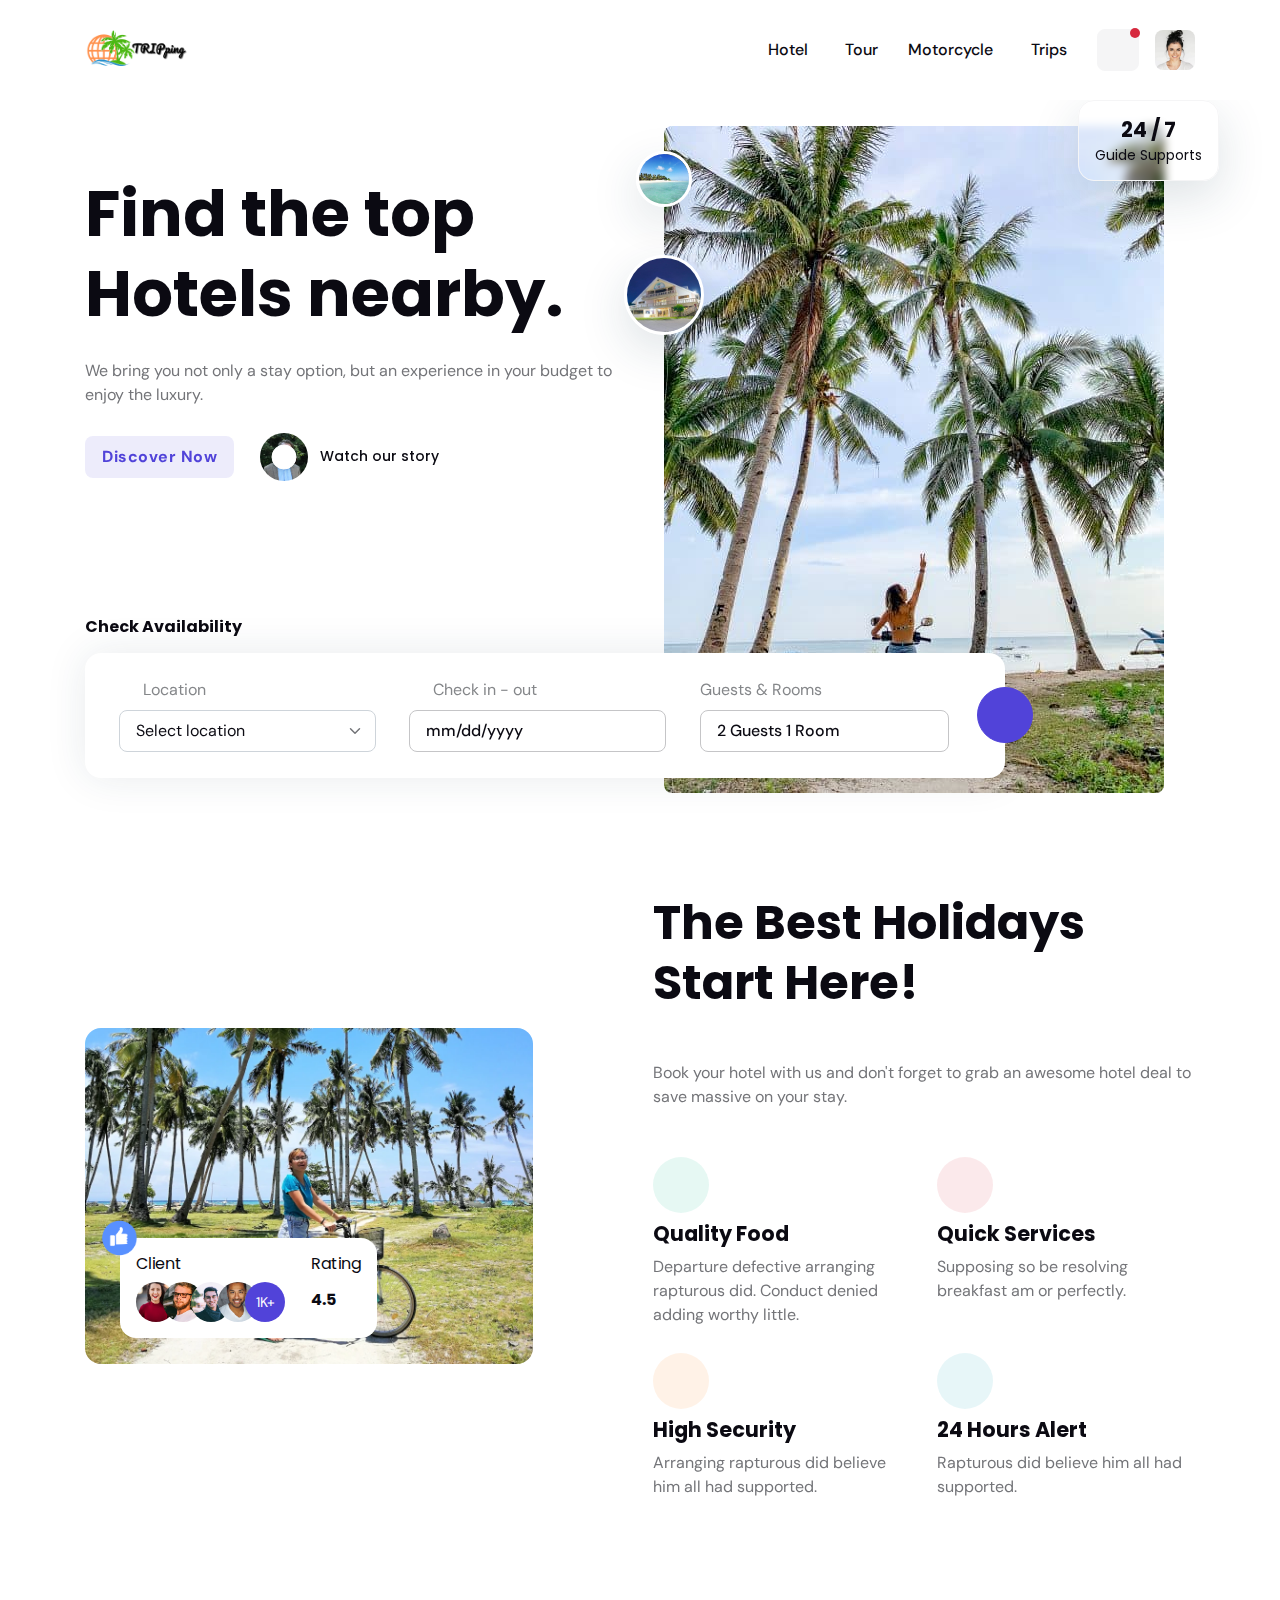
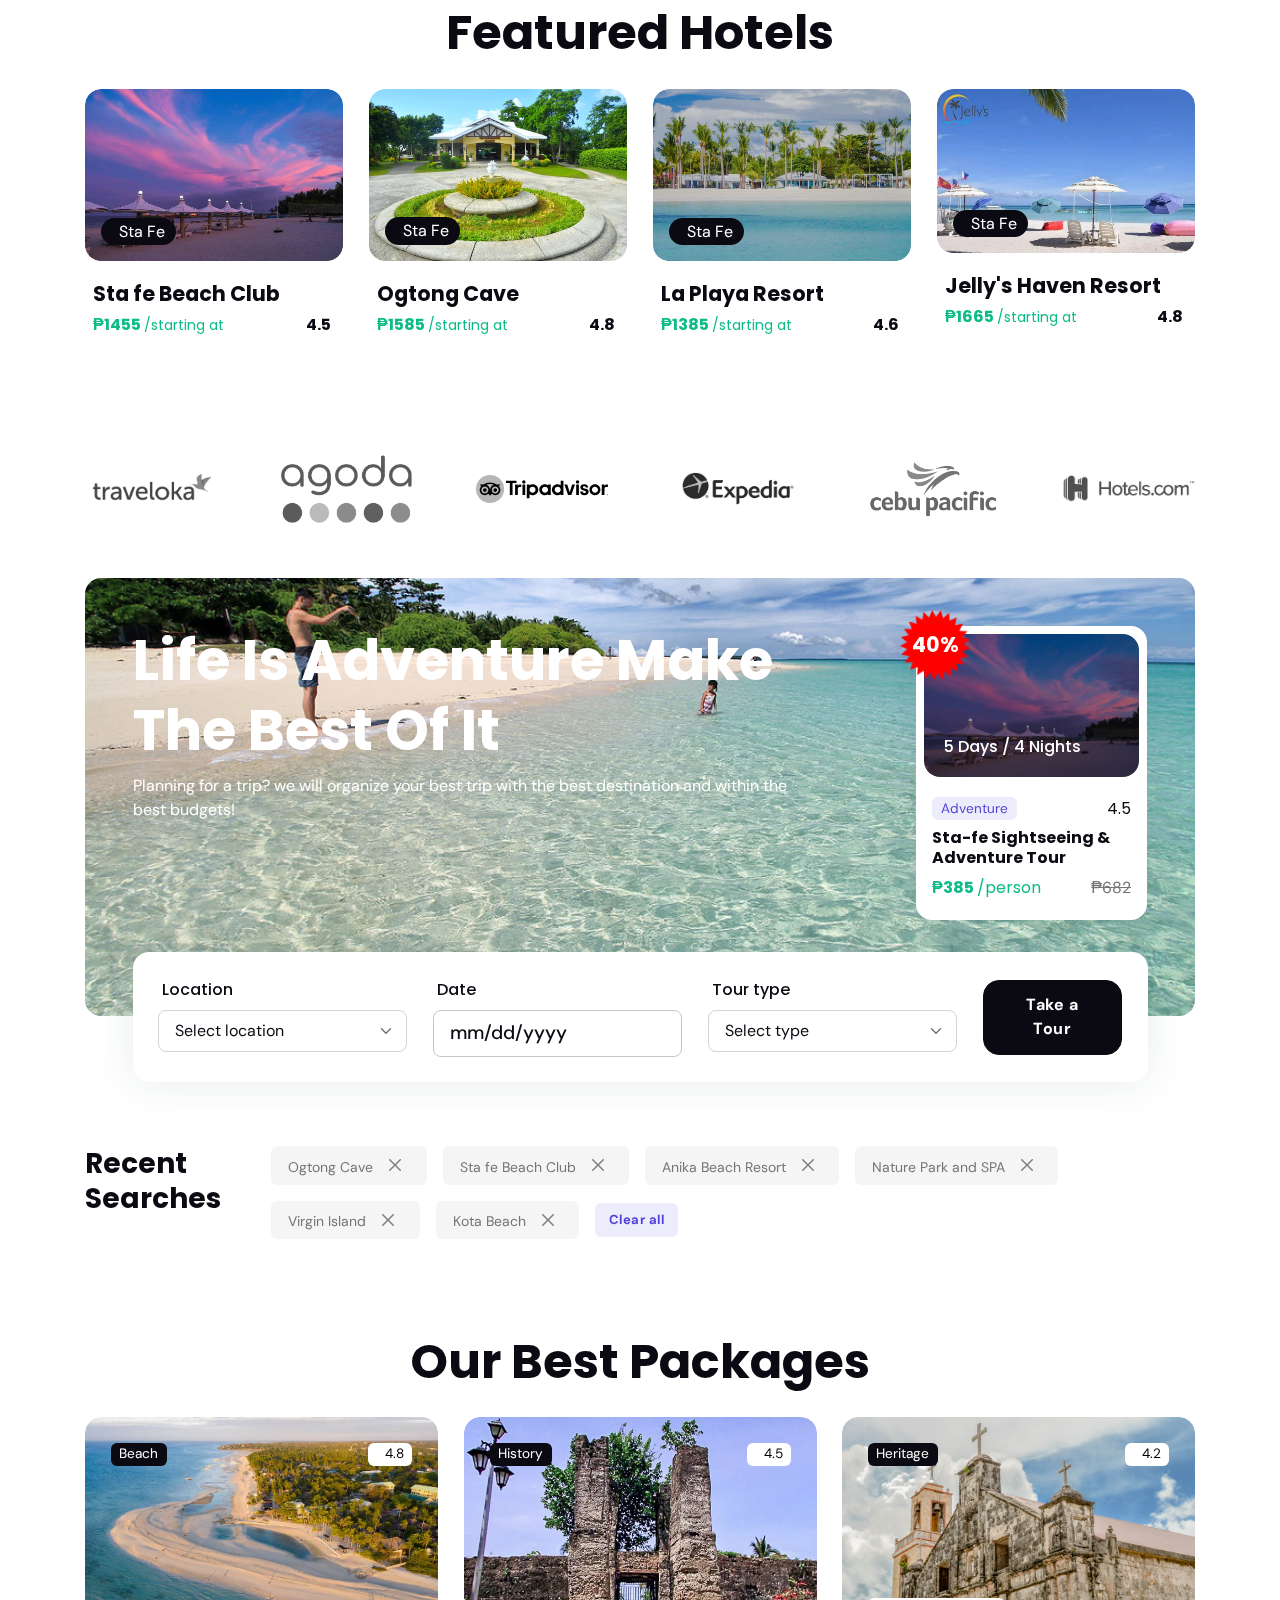
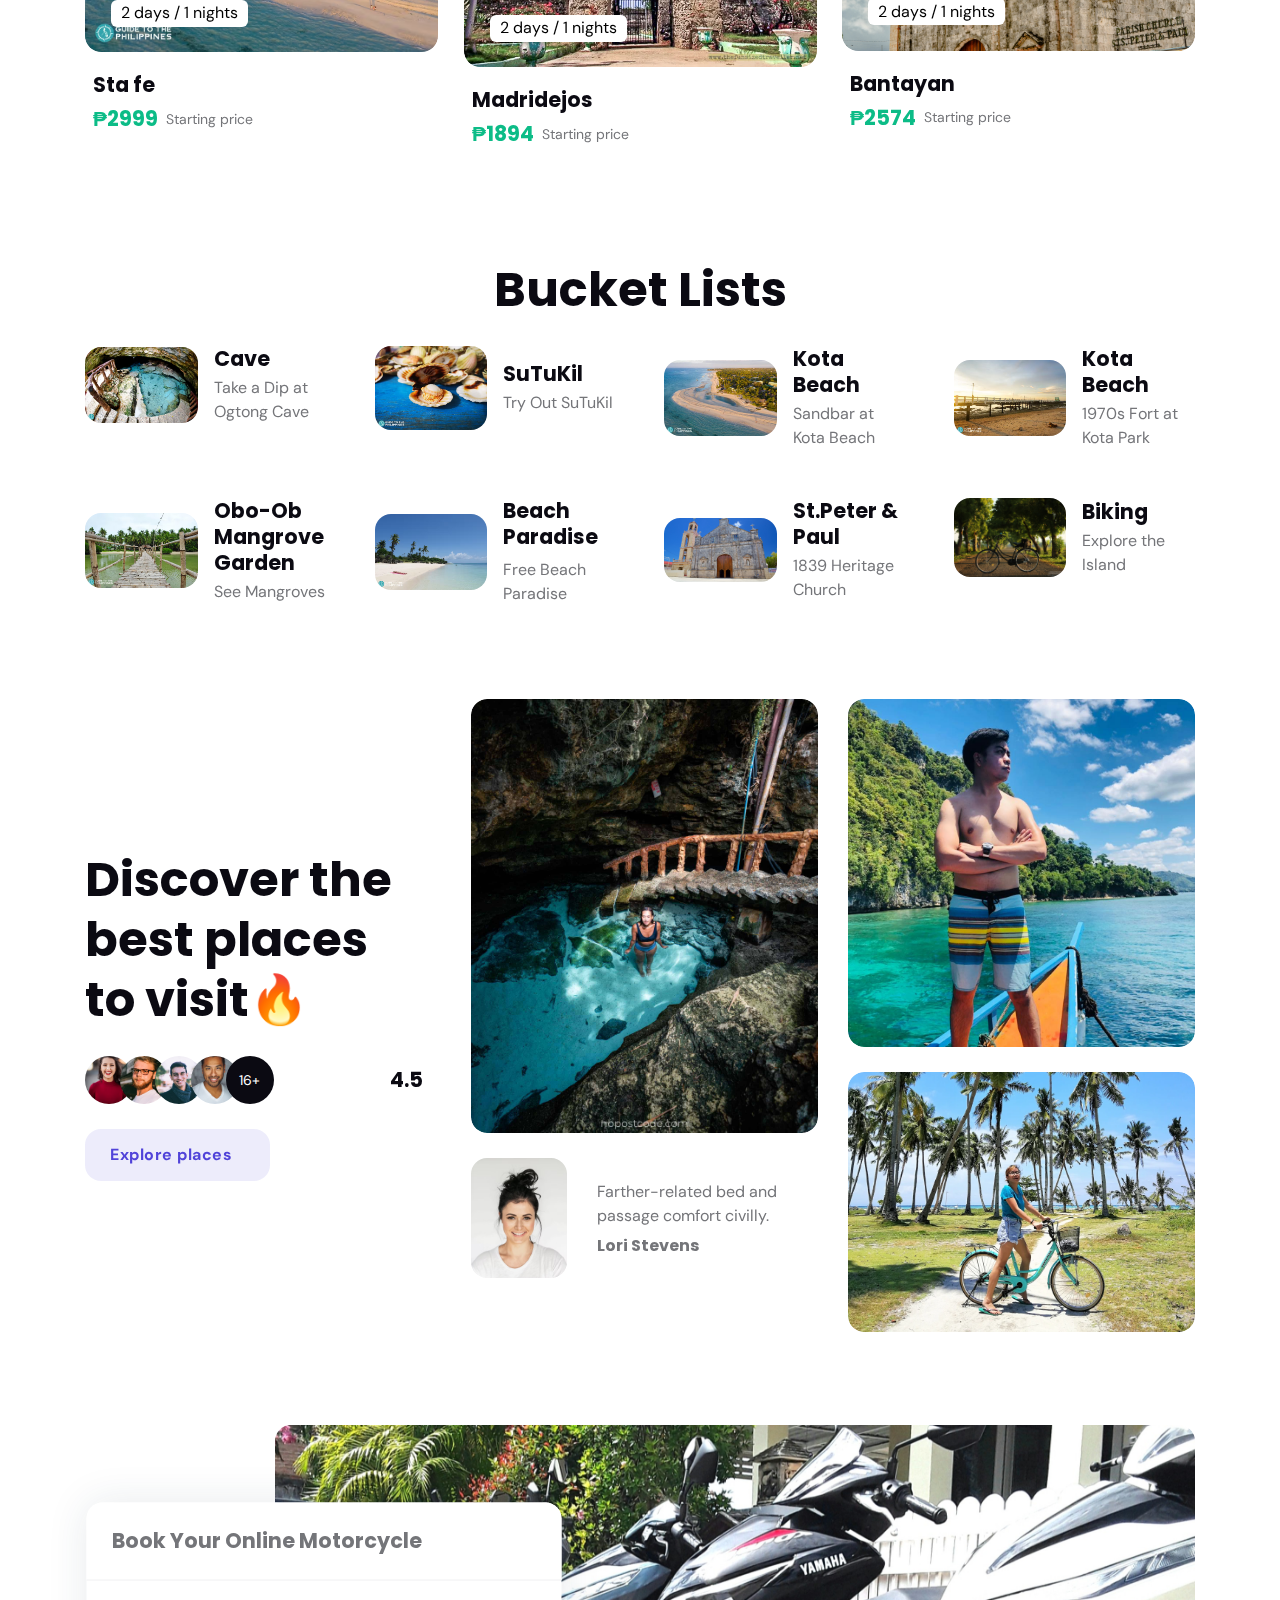
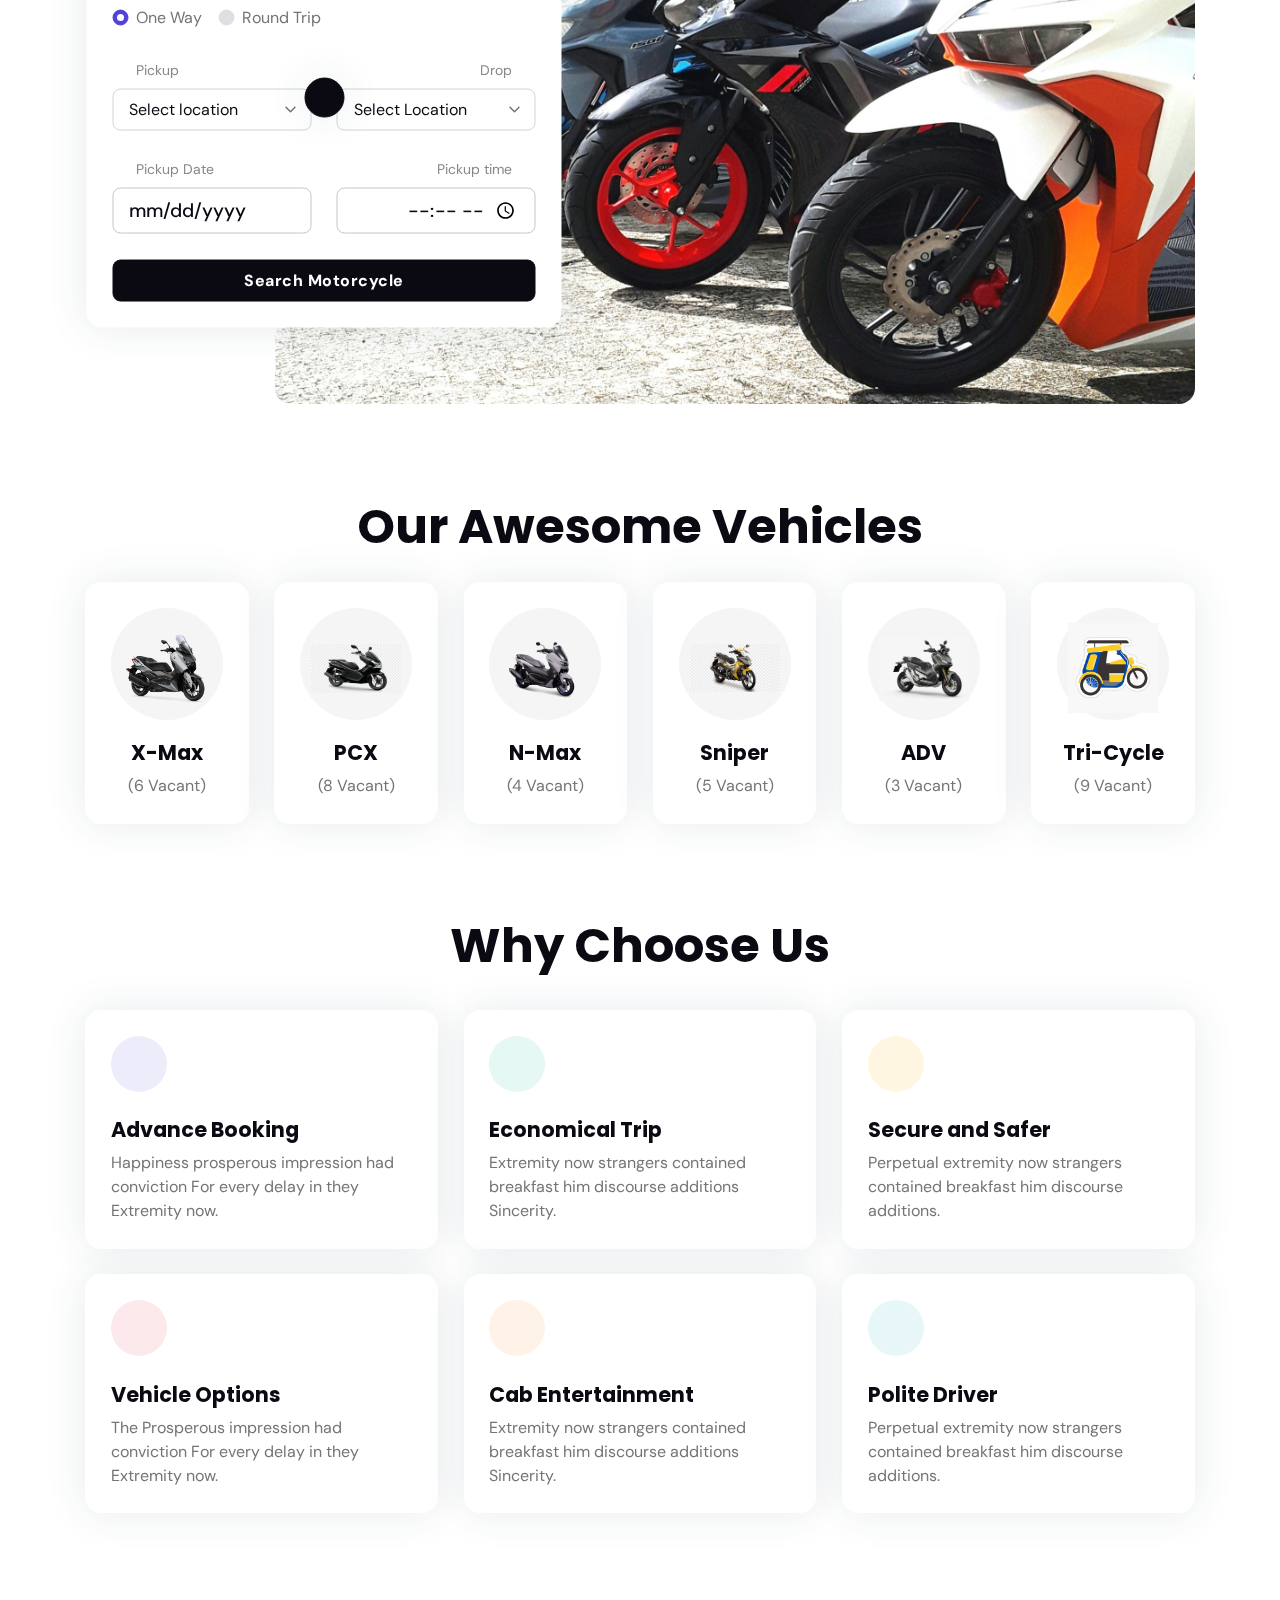
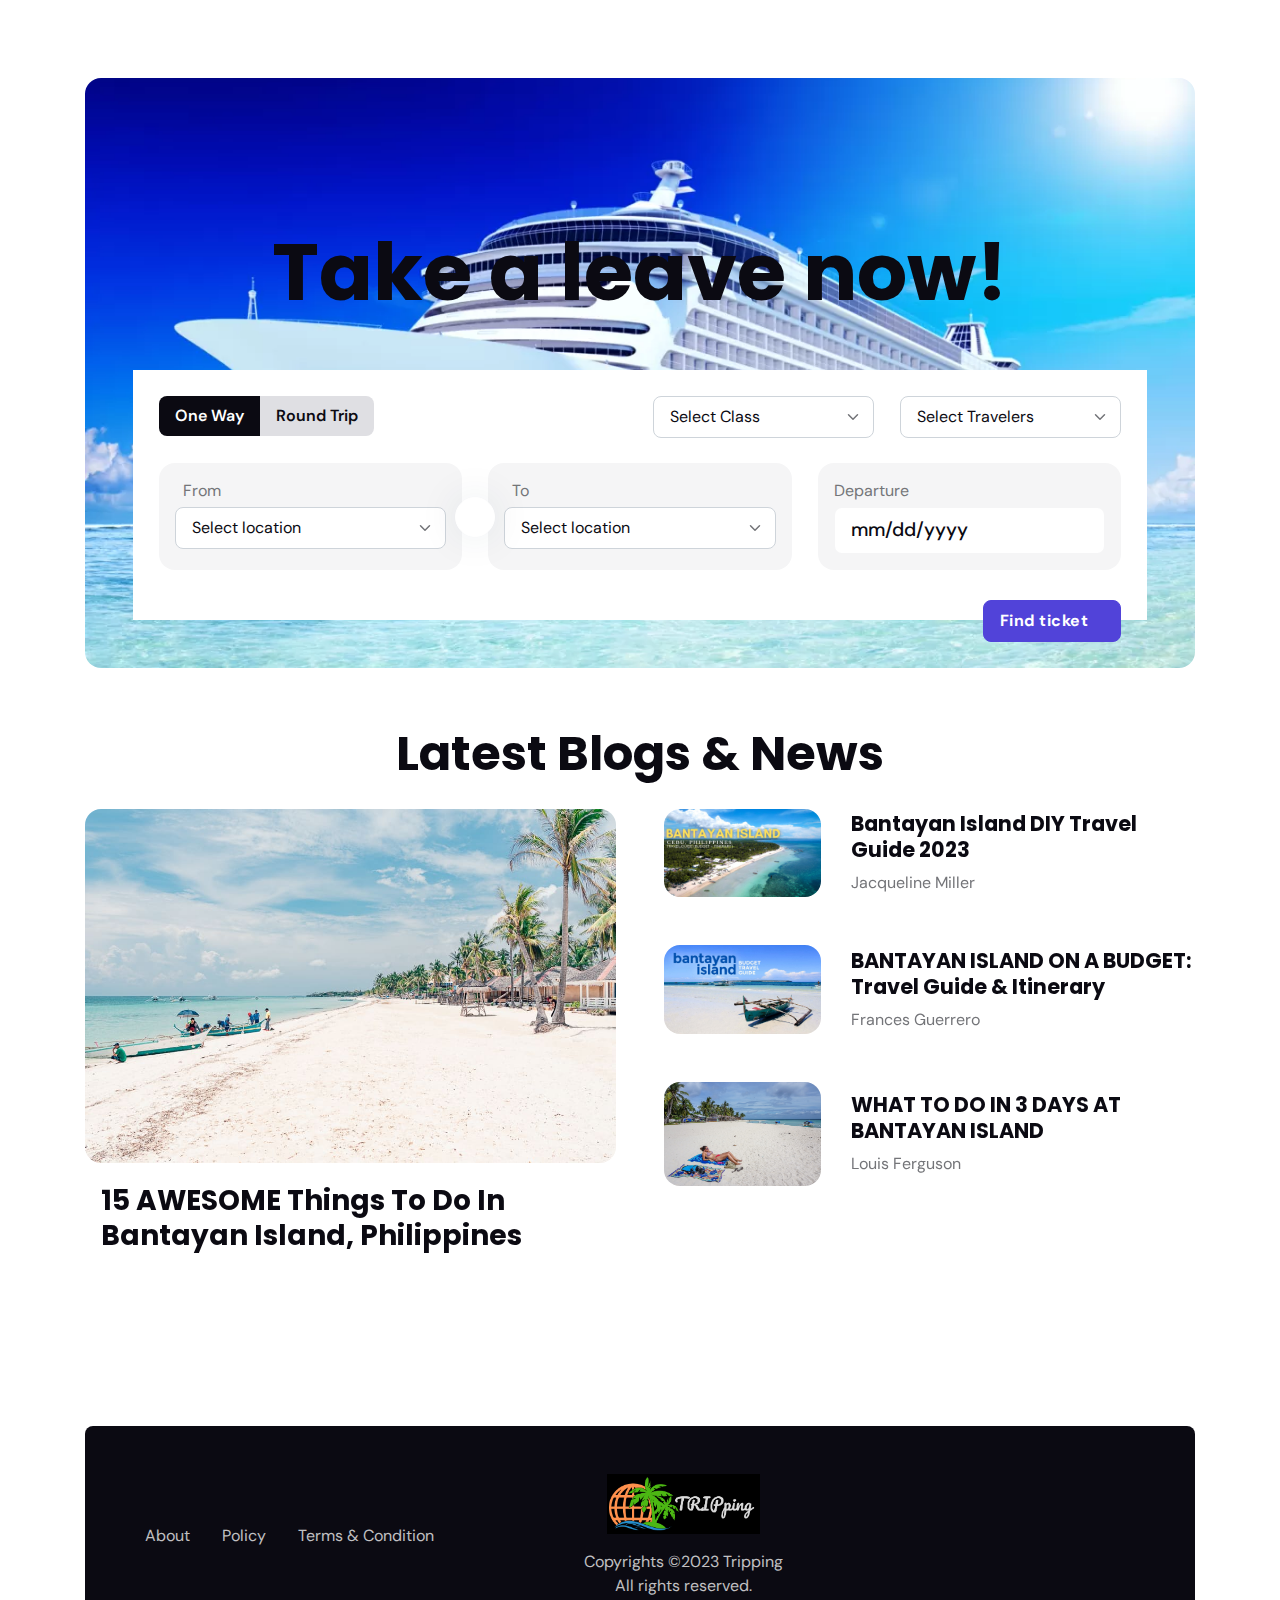
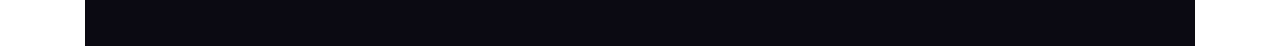
==== index.html @ 611f7858 "for deplying" ====
<!DOCTYPE html>
<html lang="en">
<head>                                                              
	<title>Multipurpose Online Booking Theme</title>                          

	<!-- Meta Tags -->
	<meta charset="utf-8">
	<meta name="viewport" content="width=device-width, initial-scale=1, shrink-to-fit=no">
	<meta name="author" content="Webestica.com">
	<meta name="description" content="Multipurpose Online Booking Theme">

    <!-- Bootstrap -->
    <link rel="stylesheet" href="https://cdn.jsdelivr.net/npm/bootstrap@5.2.0/dist/css/bootstrap.min.css"/>
<script src="https://ajax.googleapis.com/ajax/libs/jquery/3.6.0/jquery.min.js"></script>
<script src="https://cdn.jsdelivr.net/npm/bootstrap@5.0.2/dist/js/bootstrap.bundle.min.js"></script>
	<!-- Favicon -->
	<link rel="shortcut icon" href="assets/images/favicon.ico">
    <!-- FontAwesome -->
    <script src="https://kit.fontawesome.com/9973449bcd.js" crossorigin="anonymous"></script>
<!-- flatpicker -->
<link rel="stylesheet" href="https://cdn.jsdelivr.net/npm/flatpickr/dist/flatpickr.min.css">
<script src="https://cdn.jsdelivr.net/npm/flatpickr"></script>

	<!-- Google Font -->
	<link rel="preconnect" href="https://fonts.googleapis.com">
	<link rel="preconnect" href="https://fonts.gstatic.com" crossorigin>
	<link rel="stylesheet" href="https://fonts.googleapis.com/css2?family=DM+Sans:wght@400;500;700&family=Poppins:wght@400;500;700&display=swap">
                                                                                                       

	

	<!-- My CSS -->
	<link rel="stylesheet" type="text/css" href="style.css">
	<link rel="stylesheet" type="text/css" href="inner.css">
</head>

<body class="has-navbar-mobile">

<!-- Header START -->
<header class="navbar-light header-sticky">
	<!-- Logo Nav START -->
	<nav class="navbar navbar-expand-xl">
		<div class="container">
			<!-- Logo START -->
			<!-- <img class="navbar-brand-item navbar-brand" href="index.html" src="assets/img/logo-2.png" width="150px" alt="logo"> -->
			<a class="navbar-brand mb-0" href="index.html">
				<img class="navbar-brand-item" src="assets/img/logo-2.png" width="150px" alt="logo">
				<!-- <img class="dark-mode-item navbar-brand-item" src="assets/img/logo-2.jpg" alt="logo"> -->
			</a>
			<!-- Logo END -->

			<!-- Responsive navbar toggler -->
			<!-- <button class="navbar-toggler ms-auto ms-sm-0 p-0 p-sm-2" type="button" data-bs-toggle="collapse" data-bs-target="#navbarCollapse" aria-controls="navbarCollapse" aria-expanded="false" aria-label="Toggle navigation">
				<span class="navbar-toggler-animation">
					<span></span>
					<span></span>
					<span></span>
				</span>
		<span class="d-none d-sm-inline-block small">Menu</span>
			</button> -->

			<!-- Responsive category toggler -->
			<button class="navbar-toggler ms-sm-auto mx-3 me-md-0 p-0 p-sm-2" type="button" data-bs-toggle="collapse" data-bs-target="#navbarCategoryCollapse" aria-controls="navbarCategoryCollapse" aria-expanded="false" aria-label="Toggle navigation">
				<i class="fa-solid fa-bars"></i>
			</button>

			<!-- Nav category menu START -->
			<div class="navbar-collapse collapse" id="navbarCategoryCollapse">
				<ul class="navbar-nav navbar-nav-scroll nav-pills-primary-soft text-center ms-auto p-2 p-xl-0" role="tablist"           style="
				--bs-nav-link-color: var(--bs-white);
				--bs-navbar-collapse-link-active-color: var(--bs-dark);
				--bs-navbar-collapse-link-active-bg: var(--bs-white);
			  ">
					<!-- Nav item Hotel -->
					<li class="nav-item cateGory"  role="presentation">
						<a class="nav-link" href="#hotel"><i class="fa-solid fa-hotel me-2"></i>Hotel</a>	
					</li>

					<!-- Nav item Tour -->
					<li class="nav-item cateGory"  role="presentation"> 
						<a class="nav-link" href="#tour"><i class="fa-solid fa-globe-americas me-2"></i>Tour</a> 
					</li>

					<!-- Nav item Motorcycle -->
					<li class="nav-item cateGory"> 
						<a class="nav-link" href="#motorcycle"><i class="fa-solid fa-motorcycle"></i>Motorcycle</a>
					</li>

				 <!-- Nav item Trips -->
				 <li class="nav-item cateGory"> 
					<a class="nav-link" href="#trips"><i class="fa-solid fa-ship me-2"></i>Trips</a>	
				</li>    
<!-- try -->
<!-- 
<li class="nav-item" role="presentation">
	<button
	  class="nav-link active"
	  id="home-tab2"
	  data-bs-toggle="tab"
	  type="button"
	  role="tab"
	  aria-selected="true"
	>
	  <a href="#hotel" class="scrollspy-item"> Home </a>
	</button>
  </li>
  <li class="nav-item" role="presentation">
	<button
	  class="nav-link"
	  id="services-tab2"
	  data-bs-toggle="tab"
	  type="button"
	  role="tab"
	  
	>
	  <a href="#tour" class="scrollspy-item"> Services </a>
	</button>
  </li>
  <li class="nav-item" role="presentation">
	<button
	  class="nav-link"
	  id="portfolio-tab2"
	  data-bs-toggle="tab"
	  type="button"
	  role="tab"
	  aria-selected="false"
	>
	  <a href="#motorcycle" class="scrollspy-item">
		Portfolio
	  </a>
	</button>
  </li>
  <li class="nav-item" role="presentation">
	<button
	  class="nav-link"
	  id="contact-tab2"
	  data-bs-toggle="tab"
	  type="button"
	  role="tab"
	  aria-selected="false"
	>
	  <a href="#trips" class="scrollspy-item">
		Let's Talk
	  </a>
	</button>
  </li> -->



				</ul>
			</div>
			<!-- Nav category menu END -->

			<!-- Profile and Notification START -->
			<ul class="nav flex-row align-items-center list-unstyled ms-xl-auto">

				<!-- Notification dropdown START -->
				<li class="nav-item dropdown ms-0 ms-md-3">
					<!-- Notification button -->
					<a class="nav-notification btn btn-light p-0 mb-0" href="#" role="button" data-bs-toggle="dropdown" aria-expanded="false" data-bs-auto-close="outside">
						<i class="fa-regular fa-bell"></i>
					</a>
					<!-- Notification dote -->
					<span class="notif-badge animation-blink"></span>

					<!-- Notification dropdown menu START -->
					<div class="dropdown-menu dropdown-animation dropdown-menu-end dropdown-menu-size-md shadow-lg p-0">
						<div class="card bg-transparent">
							<!-- Card header -->
							<div class="card-header bg-transparent d-flex justify-content-between align-items-center border-bottom">
								<h6 class="m-0">Notifications <span class="badge bg-danger bg-opacity-10 text-danger ms-2">4 new</span></h6>
								<a class="small" href="#">Clear all</a>
							</div>

							<!-- Card body START -->
							<div class="card-body p-0">
								<ul class="list-group list-group-flush list-unstyled p-2">
									<!-- Notification item -->
									<li>
										<a href="#" class="list-group-item list-group-item-action rounded notif-unread border-0 mb-1 p-3">
											<h6 class="mb-2">New! Booking flights from Cebu City ✈️</h6>
											<p class="mb-0 small">Find the flexible ticket on flights around the world. Start searching today</p>
											<span>Wednesday</span>
										</a>
									</li>
									<!-- Notification item -->
									<li>
										<a href="#" class="list-group-item list-group-item-action rounded border-0 mb-1 p-3">
											<h6 class="mb-2">Sunshine saving are here 🌞 save 30% or more on a stay</h6>
											<span>15 Nov 2022</span>
										</a>
									</li>
								</ul>
							</div>
							<!-- Card body END -->

							<!-- Card footer -->
							<div class="card-footer bg-transparent text-center border-top">
								<a href="#" class="btn btn-sm btn-link mb-0 p-0">See all incoming activity</a>
							</div>
						</div>
					</div>
					<!-- Notification dropdown menu END -->
				</li>
				<!-- Notification dropdown END -->

				<!-- Profile dropdown START -->
				<li class="nav-item ms-3 dropdown">
					<!-- Avatar -->
					<a class="avatar avatar-sm p-0" href="#" id="profileDropdown" role="button" data-bs-auto-close="outside" data-bs-display="static" data-bs-toggle="dropdown" aria-expanded="false">
						<img class="avatar-img rounded-2" src="assets/img/avatar-7.avif" alt="avatar">
					</a>

					<ul class="dropdown-menu dropdown-animation dropdown-menu-end shadow pt-3" aria-labelledby="profileDropdown">
						<!-- Profile info -->
						<li class="px-3 mb-3">
							<div class="d-flex align-items-center">
								<!-- Avatar -->
								<div class="avatar me-3">
									<img class="avatar-img rounded-circle shadow" src="assets/images/avatar/01.jpg" alt="avatar">
								</div>
								<div>
									<a class="h6 mt-2 mt-sm-0" href="#">Lori Ferguson</a>
									<p class="small m-0">example@gmail.com</p>
								</div>
							</div>
						</li>

						<!-- Links -->
						<li> <hr class="dropdown-divider"></li>
						<li><a class="dropdown-item" href="#"><i class="bi bi-bookmark-check fa-fw me-2"></i>My Bookings</a></li>
						<li><a class="dropdown-item" href="#"><i class="bi bi-heart fa-fw me-2"></i>My Wishlist</a></li>
						<li><a class="dropdown-item" href="#"><i class="bi bi-gear fa-fw me-2"></i>Settings</a></li>
						<li><a class="dropdown-item" href="#"><i class="bi bi-info-circle fa-fw me-2"></i>Help Center</a></li>
						<li><a class="dropdown-item bg-danger-soft-hover" href="#"><i class="bi bi-power fa-fw me-2"></i>Sign Out</a></li>
						<li> <hr class="dropdown-divider"></li>

						<!-- Dark mode switch START -->
						<li>
							<div class="modeswitch-wrap" id="darkModeSwitch">
								<div class="modeswitch-item">
									<div class="modeswitch-icon"></div>
								</div>
								<span>Dark mode</span>
							</div>
						</li> 
						<!-- Dark mode switch END -->
					</ul>
				</li>
				<!-- Profile dropdown END -->
			</ul>
			<!-- Profile and Notification START -->

		</div>
	</nav>
	<!-- Logo Nav END -->
</header>
<!-- Header END -->

<!-- **************** Hotel CONTENT START **************** -->
<main>
	
<!-- =======================
Main Banner START -->

<section class="pt-3 pt-lg-4" id="hotel">
	<div class="container">
			<!-- Content and Image START -->
			<div class="row g-4 g-lg-5">
				<!-- Content -->
				<div class="col-lg-6 position-relative mb-4 mb-md-0">
					<!-- Title -->
					<h1 class="mb-4 mt-md-5 display-5">Find the top Hotels nearby.</h1>
					<!-- Info -->
					<p class="mb-4">We bring you not only a stay option, but an experience in your budget to enjoy the luxury.</p>

					<!-- Buttons -->
					<div class="hstack gap-4 flex-wrap align-items-center">
						<!-- Button -->
						<a href="#" class="btn btn-primary-soft mb-0">Discover Now</a>
						<!-- Story button -->
						<a data-glightbox="" data-gallery="office-tour" href="https://www.youtube.com/embed/xHQ7wMP8vfg" class="d-block">
							<!-- Avatar -->
							<div class="avatar avatar-md z-index-1 position-relative me-2">
								<img class="avatar-img rounded-circle" src="assets/img/avatar-5.avif" alt="avatar">
								<!-- Video button -->
								<div class="btn btn-xs btn-round btn-white shadow-sm position-absolute top-50 start-50 translate-middle z-index-9 mb-0"> 
									<i class="fas fa-play"></i>
								</div>
							</div>
							<div class="align-middle d-inline-block">
								<h6 class="fw-normal small mb-0">Watch our story</h6>
							</div>
						</a>
					</div>
				</div>
				
				<!-- Image -->
				<div class="col-lg-6 position-relative">

					<img src="assets/img/activity-3.jpg" class="rounded" alt="">
					<!-- Support guid -->
					<div class="position-absolute top-0 end-0 z-index-1 mt-n4">
						<div class="bg-blur border border-light rounded-3 text-center shadow-lg p-3">
							<!-- Title -->
							<i class="bi bi-headset text-danger fs-3"></i>
							<h5 class="text-dark mb-1">24 / 7</h5>
							<h6 class="text-dark fw-light small mb-0">Guide Supports</h6>
						</div>
					</div>

					<!-- Round image group -->
					<div class="vstack gap-5 align-items-center position-absolute top-0 start-0 d-none d-md-flex mt-4 ms-n3">
						<img class="icon-lg shadow-lg border border-3 border-white rounded-circle" src="assets/img/stafe-10.webp" alt="avatar">
						<img class="icon-xl shadow-lg border border-3 border-white rounded-circle" src="assets/img/package-1.jpg" alt="avatar">
					</div>
				</div>
			</div>
			<!-- Content and Image END -->
			
		<!-- Search START -->
		<div class="row">
			<div class="col-xl-10 position-relative mt-n3 mt-xl-n9">
				<!-- Title -->
				<h6 class="d-none d-xl-block mb-3">Check Availability</h6>

				<!-- Booking from START -->
				<form class="card shadow rounded-3 position-relative p-4 pe-md-5 pb-5 pb-md-4">
					<div class="row g-4 align-items-center">
						<!-- Location -->
						<div class="col-lg-4">
							<div class="form-control-border form-control-transparent form-fs-md d-flex">
								<!-- Icon -->
								<i class="bi bi-geo-alt fs-3 me-2 mt-2"></i>
								<!-- Select input -->
								<div class="flex-grow-1">
									<label class="form-label">Location</label>
									<select class="form-select js-choice" data-search-enabled="true">
										<option value="">Select location</option>
										<option>Sta Fe, Cebu City</option>
										<option>Bantayan, Cebu City</option>
										<option>Madridejos, Cebu City</option>
									</select>
								</div>
							</div>
						</div>

						<!-- Check in -->
						<div class="col-lg-4">
							<div class="d-flex">
								<!-- Icon -->
								<i class="bi bi-calendar fs-3 me-2 mt-2"></i>
								<!-- Date input -->
								<div class="form-control-border form-control-transparent form-fs-md">
									<label class="form-label">Check in - out</label>
									<input type="date" class="form-control flatpickr" data-mode="range" placeholder="Select date" value="19 Sep to 28 Sep">
								</div>
							</div>
						</div>

						<!-- Guest -->
						<div class="col-lg-4">
							<div class="form-control-transparent form-fs-md d-flex">
								<!-- Icon -->
								<i class="bi bi-person fs-3 me-2 mt-2"></i>
								<!-- Dropdown input -->
								<div class="w-100">
									<label class="form-label">Guests & Rooms</label>
									<div class="dropdown guest-selector me-2">
										<input type="text" class="form-guest-selector form-control selection-result" value="2 Guests 1 Room" data-bs-auto-close="outside" data-bs-toggle="dropdown">
									
										<!-- dropdown items -->
										<ul class="dropdown-menu guest-selector-dropdown">
											<!-- Adult -->
											<li class="d-flex justify-content-between">
												<div>
													<h6 class="mb-0">Adults</h6>
													<small>Ages 13 or above</small>
												</div>

												<div class="hstack gap-1 align-items-center">
													<button type="button" class="btn btn-link adult-remove p-0 mb-0"><i class="fa-solid fa-user-minus fs-5 fa-fw"></i></button>
													<h6 class="guest-selector-count mb-0 adults">2</h6>
													<button type="button" class="btn btn-link adult-add p-0 mb-0"><i class="fa-solid fa-user-plus fs-5 fa-fw"></i></button>
												</div>
											</li>

											<!-- Divider -->
											<li class="dropdown-divider"></li>

											<!-- Child -->
											<li class="d-flex justify-content-between">
												<div>
													<h6 class="mb-0">Child</h6>
													<small>Ages 13 below</small>
												</div>

												<div class="hstack gap-1 align-items-center">
													<button type="button" class="btn btn-link child-remove p-0 mb-0" ><i class="fa-solid fa-user-minus fs-5 fa-fw"></i></button>
													<h6 class="guest-selector-count mb-0 child">0</h6>
													<button type="button" class="btn btn-link child-add p-0 mb-0" ><i class="fa-solid fa-user-plus fs-5 fa-fw"></i></button>
												</div>
											</li>

											<!-- Divider -->
											<li class="dropdown-divider"></li>

											<!-- Rooms -->
											<li class="d-flex justify-content-between">
												<div>
													<h6 class="mb-0">Rooms</h6>
													<small>Max room 8</small>
												</div>

												<div class="hstack gap-1 align-items-center">
													<button type="button" class="btn btn-link room-remove p-0 mb-0" ><i class="fa-solid fa-user-minus fs-5 fa-fw"></i></button>
													<h6 class="guest-selector-count mb-0 rooms">1</h6>
													<button type="button" class="btn btn-link room-add p-0 mb-0" ><i class="fa-solid fa-user-plus fs-5 fa-fw"></i></button>
												</div>
											</li>
										</ul>
									</div>
								</div>
							</div>
						</div>
					</div>
					<!-- Button -->
					<div class="btn-position-md-middle">
						<a class="icon-lg btn btn-round btn-primary mb-0" href="#"><i class="fa-solid fa-magnifying-glass"></i></a>
					</div>
				</form>
				<!-- Booking from END -->
			</div>
		</div>
		<!-- Search END -->
	</div>
</section>
<!-- =======================
Main Banner END -->



<!-- =======================
About START -->
<section class="pb-0 pb-xl-5">
	<div class="container">
		<div class="row g-4 justify-content-between align-items-center">
			<!-- Left side START -->
			<div class="col-lg-5 position-relative">
				<!-- Image -->
				<img src="assets/img/activity-4.webp" class="rounded-3 position-relative" alt="">

				<!-- Client rating START -->
				<div class="position-absolute bottom-0 start-0 z-index-1 mb-4 ms-5">
					<div class="bg-body d-flex d-inline-block rounded-3 position-relative p-3">	

						<!-- Element -->
						<img src="assets/img/small-2.png" class="position-absolute top-0 start-0 translate-middle w-40px" alt="">

						<!-- Avatar group -->
						<div class="me-4">
							<h6 class="fw-light">Client</h6>
							<!-- Avatar group -->
							<ul class="avatar-group mb-0">
								<li class="avatar avatar-sm">
									<img class="avatar-img rounded-circle" src="assets/img/avatar-1.avif" alt="avatar">
								</li>
								<li class="avatar avatar-sm">
									<img class="avatar-img rounded-circle" src="assets/img/avatar-2.avif" alt="avatar">
								</li>
								<li class="avatar avatar-sm">
									<img class="avatar-img rounded-circle" src="assets/img/avatar-3.avif" alt="avatar">
								</li>
								<li class="avatar avatar-sm">
									<img class="avatar-img rounded-circle" src="assets/img/avatar-4.avif" alt="avatar">
								</li>
								<li class="avatar avatar-sm">
									<div class="avatar-img rounded-circle bg-primary">
										<span class="text-white position-absolute top-50 start-50 translate-middle small">1K+</span>
									</div>
								</li>
							</ul>
						</div>

						<!-- Rating -->
						<div>
							<h6 class="fw-light mb-3">Rating</h6>
							<h6 class="m-0">4.5<i class="fa-solid fa-star text-warning ms-1"></i></h6>
						</div>
					</div>
				</div>
				<!-- Client rating END -->
			</div>
			<!-- Left side END -->

			<!-- Right side START -->
			<div class="col-lg-6">
				<h2 class="mb-3 mb-lg-5">The Best Holidays Start Here!</h2>
				<p class="mb-3 mb-lg-5">Book your hotel with us and don't forget to grab an awesome hotel deal to save massive on your stay.</p>

				<!-- Features START -->
				<div class="row g-4">
					<!-- Item -->
					<div class="col-sm-6">
						<div class="icon-lg bg-success bg-opacity-10 text-success rounded-circle"><i class="fa-solid fa-utensils"></i></div>
						<h5 class="mt-2">Quality Food</h5>
						<p class="mb-0">Departure defective arranging rapturous did. Conduct denied adding worthy little.</p>
					</div>
					<!-- Item -->
					<div class="col-sm-6">
						<div class="icon-lg bg-danger bg-opacity-10 text-danger rounded-circle"><i class="fa-solid fa-stopwatch"></i></div>
						<h5 class="mt-2">Quick Services</h5>
						<p class="mb-0">Supposing so be resolving breakfast am or perfectly. </p>
					</div>
					<!-- Item -->
					<div class="col-sm-6">
						<div class="icon-lg bg-orange bg-opacity-10 text-orange rounded-circle">
							<i class="fa-solid fa-shield-halved"></i>
						</div>
						<h5 class="mt-2">High Security</h5>
						<p class="mb-0">Arranging rapturous did believe him all had supported. </p>
					</div>
					<!-- Item -->
					<div class="col-sm-6">
						<div class="icon-lg bg-info bg-opacity-10 text-info rounded-circle"><i class="fa-sharp fa-solid fa-bolt-lightning"></i></div>
						<h5 class="mt-2">24 Hours Alert</h5>
						<p class="mb-0">Rapturous did believe him all had supported.</p>
					</div>		
				</div>
				<!-- Features END -->

			</div>
			<!-- Right side END -->
		</div>
	</div>
</section>
<!-- =======================
About END -->

<!-- =======================
Featured Hotels START -->
<section>
	<div class="container">

		<!-- Title -->
		<div class="row mb-4">
			<div class="col-12 text-center">
				<h2 class="mb-0">Featured Hotels</h2>
			</div>
		</div>

		<div class="row g-4">
			<!-- Hotel item -->
			<div class="col-sm-6 col-xl-3">
				<!-- Card START -->
				<div class="card card-img-scale overflow-hidden bg-transparent">
					<!-- Image and overlay -->
					<div class="card-img-scale-wrapper rounded-3">
						<!-- Image -->
						<img src="assets/img/stafe-5.jpg" class="card-img" alt="hotel image">
						<!-- Badge -->
						<div class="position-absolute bottom-0 start-0 p-3">
							<div class="badge text-bg-dark fs-6 rounded-pill stretched-link"><i class="bi bi-geo-alt me-2"></i>Sta Fe</div>
						</div>
					</div>

					<!-- Card body -->
					<div class="card-body px-2">
						<!-- Title -->
						<h5 class="card-title"><a href="hotel-detail.html" class="stretched-link">Sta fe Beach Club</a></h5>
						<!-- Price and rating -->
						<div class="d-flex justify-content-between align-items-center">
							<h6 class="text-success mb-0">₱1455 <small class="fw-light">/starting at</small> </h6>
							<h6 class="mb-0">4.5<i class="fa-solid fa-star text-warning ms-1"></i></h6>
						</div>
					</div>
				</div>
				<!-- Card END -->
			</div>

			<!-- Hotel item -->
			<div class="col-sm-6 col-xl-3">
				<!-- Card START -->
				<div class="card card-img-scale overflow-hidden bg-transparent">
					<!-- Image and overlay -->
					<div class="card-img-scale-wrapper rounded-3">
						<!-- Image -->
						<img src="assets/img/Package-2.webp" class="card-img" alt="hotel image">
						<!-- Badge -->
						<div class="position-absolute bottom-0 start-0 p-3">
							<div class="badge text-bg-dark fs-6 rounded-pill stretched-link"><i class="bi bi-geo-alt me-2"></i>Sta Fe</div>
						</div>
					</div>

					<!-- Card body -->
					<div class="card-body px-2">
						<!-- Title -->
						<h5 class="card-title"><a href="hotel-detail.html" class="stretched-link">Ogtong Cave</a></h5>
						<!-- Price and rating -->
						<div class="d-flex justify-content-between align-items-center">
							<h6 class="text-success mb-0">₱1585 <small class="fw-light">/starting at</small> </h6>
							<h6 class="mb-0">4.8<i class="fa-solid fa-star text-warning ms-1"></i></h6>
						</div>
					</div>
				</div>
				<!-- Card END -->
			</div>

			<!-- Hotel item -->
			<div class="col-sm-6 col-xl-3">
				<!-- Card START -->
				<div class="card card-img-scale overflow-hidden bg-transparent">
					<!-- Image and overlay -->
					<div class="card-img-scale-wrapper rounded-3">
						<!-- Image -->
						<img src="assets/img/package-3.webp" class="card-img" alt="hotel image">
						<!-- Badge -->
						<div class="position-absolute bottom-0 start-0 p-3">
							<div class="badge text-bg-dark fs-6 rounded-pill stretched-link"><i class="bi bi-geo-alt me-2"></i>Sta Fe</div>
						</div>
					</div>

					<!-- Card body -->
					<div class="card-body px-2">
						<!-- Title -->
						<h5 class="card-title"><a href="hotel-detail.html" class="stretched-link">La Playa Resort</a></h5>
						<!-- Price and rating -->
						<div class="d-flex justify-content-between align-items-center">
							<h6 class="text-success mb-0">₱1385 <small class="fw-light">/starting at</small> </h6>
							<h6 class="mb-0">4.6<i class="fa-solid fa-star text-warning ms-1"></i></h6>
						</div>
					</div>
				</div>
				<!-- Card END -->
			</div>

			<!-- Hotel item -->
			<div class="col-sm-6 col-xl-3">
				<!-- Card START -->
				<div class="card card-img-scale overflow-hidden bg-transparent">
					<!-- Image and overlay -->
					<div class="card-img-scale-wrapper rounded-3">
						<!-- Image -->
						<img src="assets/img/package-4.webp" class="card-img" alt="hotel image">
						<!-- Badge -->
						<div class="position-absolute bottom-0 start-0 p-3">
							<div class="badge text-bg-dark fs-6 rounded-pill stretched-link"><i class="bi bi-geo-alt me-2"></i>Sta Fe</div>
						</div>
					</div>

					<!-- Card body -->
					<div class="card-body px-2">
						<!-- Title -->
						<h5 class="card-title"><a href="hotel-detail.html" class="stretched-link">Jelly's Haven Resort</a></h5>
						<!-- Price and rating -->
						<div class="d-flex justify-content-between align-items-center">
							<h6 class="text-success mb-0">₱1665 <small class="fw-light">/starting at</small> </h6>
							<h6 class="mb-0">4.8<i class="fa-solid fa-star text-warning ms-1"></i></h6>
						</div>
					</div>
				</div>
				<!-- Card END -->
			</div>
		</div> <!-- Row END -->
	</div>
</section>
<!-- =======================
Featured Hotels END -->

<!-- =======================
Client START -->
<section class="py-0 py-md-5">
	<div class="container">
		<div class="row g-4 g-lg-7 justify-content-center align-items-center">
			<!-- Image -->
			<div class="col-5 col-sm-3 col-xl-2">
				<img src="assets/img/partner-1.jpg" class="grayscale" alt="">
			</div>
			<!-- Image -->
			<div class="col-5 col-sm-3 col-xl-2">
				<img src="assets/img/partner-2.jpg" class="grayscale" alt="">
			</div>
			<!-- Image -->
			<div class="col-5 col-sm-3 col-xl-2">
				<img src="assets/img/partner-4.svg" class="grayscale" alt="">
			</div>
			<!-- Image -->
			<div class="col-5 col-sm-3 col-xl-2">
				<img src="assets/img/partner-6.jpg" class="grayscale" alt="">
			</div>
			<!-- Image -->
			<div class="col-5 col-sm-3 col-xl-2">
				<img src="assets/img/partner-7.png" class="grayscale" alt="">
			</div>
			<!-- Image -->
			<div class="col-5 col-sm-3 col-xl-2">
				<img src="assets/img/partner-8.png" class="grayscale" alt="">
			</div>
		</div>
	</div>
</section>
<!-- =======================
Client END -->






<!-- **************** Hotel CONTENT END **************** -->

<!-- **************** Tour CONTENT START **************** -->

	
	<!-- =======================
	Main Banner START -->
	<section class="pt-0" id="tour">
		<div class="container position-relative">
			<!-- Bg image -->
			<div class="rounded-3 p-4 p-sm-5" style="background-image: url(assets/img/stafe-8.jpg); background-position: center center; background-repeat: no-repeat; background-size: cover;">
				<!-- Banner title -->
				<div class="row justify-content-between pt-0 pb-5"> 
					<div class="col-md-7 col-lg-8 col-xxl-7 pb-5 mb-0 mb-lg-5"> 
						<h1 class="text-white">Life Is Adventure Make The Best Of It</h1>
						<p class="text-white mb-0">Planning for a trip? we will organize your best trip with the best destination and within the best budgets!</p>
					</div>
	
					<!-- Produce item START -->
					<div class="col-md-5 col-lg-4 col-xl-3 mb-3 mb-sm-0">
						<div class="card shadow p-2 pb-0">
							<!-- Offer badge -->
							<div class="position-absolute top-0 start-0 mt-n3 ms-n3 z-index-9">
								<img src="assets/img/ribbon-2.png" class="position-relative h-70px" alt="">
								<span class="h5 text-white position-absolute top-50 start-50 translate-middle">40%</span>
							</div>
	
							<div class="rounded-3 overflow-hidden position-relative">
								<!-- Image -->
								<img src="assets/img/stafe-5.jpg" class="card-img" alt="">
								<!-- Overlay -->
								<div class="bg-overlay bg-dark opacity-4"></div>
								
								<!-- Hover element -->
								<div class="card-img-overlay d-flex">
									<h6 class="text-white fw-normal mt-auto mb-0">5 Days / 4 Nights</h6>
								</div>
							</div>
							<!-- Card body -->
							<div class="card-body px-2">
								<!-- Badge and Rating -->
								<div class="d-flex justify-content-between align-items-center mb-2">
									<a href="#" class="badge bg-primary bg-opacity-10 text-primary">Adventure</a>
									<!-- Rating -->
									<h6 class="fw-light m-0"><i class="fa-solid fa-star text-warning me-2"></i>4.5</h6>
								</div>
	
								<!-- Title -->
								<h6 class="card-title"><a href="#">Sta-fe Sightseeing & Adventure Tour</a></h6>
								
								<!-- Badge and Price -->
								<div class="d-flex justify-content-between align-items-center mb-0">
									<!-- Price -->
									<h6 class="text-success mb-0">₱385 <span class="fw-light">/person</span></h6>
									<span class="text-decoration-line-through mb-0 text-reset">₱682</span>
								</div>
							</div>
						</div>
					</div>
					<!-- Produce item END -->
				</div>
			</div>
	
			<!-- Search START -->
			<div class="row mt-n7">
				<div class="col-11 mx-auto">				
					<!-- Booking from START -->
					<form class="bg-mode shadow rounded-3 p-4">
						<div class="row g-4 align-items-center">
	
							<div class="col-xl-10">
								<div class="row g-4">
									<!-- Location -->
									<div class="col-md-6 col-lg-4">
										<label class="h6 fw-normal mb-0"><i class="fa-solid fa-location-dot text-primary me-1"></i>Location</label>
										<!-- Input field -->
										<div class="form-control-border form-control-transparent form-fs-lg mt-2">
											<select class="form-select js-choice" data-search-enabled="true">
												<option value="">Select location</option>
												<option>Sta Fe, Cebu City</option>
												<option>Bantayan, Cebu City</option>
												<option>Madridejos, PCebu City</option>
											</select>
										</div>
									</div>
	
									<!-- Check in -->
									<div class="col-md-6 col-lg-4">
										<label class="h6 fw-normal mb-0"><i class="fa-solid fa-calendar-days text-primary me-1"></i>Date</label>
										<!-- Input field -->
										<div class="form-control-border form-control-transparent form-fs-lg mt-2">
											<input type="date" class="form-control flatpickr py-2" data-date-format="D M Y" placeholder="Choose a date">
										</div>
									</div>
	
									<!-- Guest -->
									<div class="col-md-6 col-lg-4">
										<label class="h6 fw-normal mb-0"><i class="fa-solid fa-person-skating text-primary me-1"></i>Tour type</label>
										<!-- Input field -->
										<div class="form-control-border form-control-transparent form-fs-lg mt-2">
											<select class="form-select js-choice" data-search-enabled="true">
												<option value="">Select type</option>
												<option>Adventure</option>
												<option>Beach</option>
												<option>History</option>
											</select>
										</div>
									</div>
								</div>
							</div>
	
							<!-- Button -->
							<div class="col-xl-2">
								<div class="d-grid">
									<a href="#" class="btn btn-lg btn-dark mb-0">Take a Tour</a>
								</div>
							</div>
						</div>
					</form>
					<!-- Booking from END -->
				</div>
			</div>
			<!-- Search END -->
	
			<!-- Recent Search START -->
			<div class="row g-2 mt-6">
				<!-- Title -->
				<div class="col-lg-2">
					<h4 class="mb-0">Recent Searches</h4>
				</div>
	
				<div class="col-lg-10">
					<div class="hstack flex-wrap gap-3">
						<!-- Search item -->			
						<div class="alert bg-light fade show small px-3 py-1 mb-0" role="alert">
							<span class="me-1">Ogtong Cave</span>
							<button type="button" class="btn-close small p-2" data-bs-dismiss="alert" aria-label="Close"></button>
						</div>
	
						<!-- Search item -->			
						<div class="alert bg-light fade show small px-3 py-1 mb-0" role="alert">
							<span class="me-1">Sta fe Beach Club</span>
							<button type="button" class="btn-close small p-2" data-bs-dismiss="alert" aria-label="Close"></button>
						</div>
	
						<!-- Search item -->			
						<div class="alert bg-light fade show small px-3 py-1 mb-0" role="alert">
							<span class="me-1">Anika Beach Resort</span>
							<button type="button" class="btn-close small p-2" data-bs-dismiss="alert" aria-label="Close"></button>
						</div>
	
						<!-- Search item -->			
						<div class="alert bg-light fade show small px-3 py-1 mb-0" role="alert">
							<span class="me-1">Nature Park and SPA</span>
							<button type="button" class="btn-close small p-2" data-bs-dismiss="alert" aria-label="Close"></button>
						</div>
	
						<!-- Search item -->			
						<div class="alert bg-light fade show small px-3 py-1 mb-0" role="alert">
							<span class="me-1">Virgin Island</span>
							<button type="button" class="btn-close small p-2" data-bs-dismiss="alert" aria-label="Close"></button>
						</div>
						
						<!-- Search item -->			
						<div class="alert bg-light fade show small px-3 py-1 mb-0" role="alert">
							<span class="me-1">Kota Beach</span>
							<button type="button" class="btn-close small p-2" data-bs-dismiss="alert" aria-label="Close"></button>
						</div>
	
						<!-- Search item -->			
						<button type="button" class="btn btn-sm btn-primary-soft mb-0"> Clear all</button>
					</div>
				</div>
			</div>
			<!-- Recent Search END -->
	
		</div>
	</section>
	<!-- =======================
	Main Banner END -->
	
	<!-- =======================
	Packages START -->
	<section class="pt-0 pt-md-5">
		<div class="container">
			<!-- Title -->
			<div class="row mb-4">
				<div class="col-12 text-center">
					<h2 class="mb-0">Our Best Packages</h2>
				</div>
			</div>
	
			<div class="row g-4">
				<!-- Package item -->
				<div class="col-sm-6 col-xl-4">
					<!-- Card START -->
					<div class="card card-img-scale overflow-hidden bg-transparent">
						<div class="card-img-scale-wrapper rounded-3">
							<!-- Card Image -->
							<img src="assets/img/municipal-4.avif" class="card-img" alt="">
							<!-- Overlay -->
							<div class="card-img-overlay d-flex flex-column z-index-1 p-4">
								<!-- Card overlay top -->
								<div class="d-flex justify-content-between">
									<span class="badge text-bg-dark">Beach</span>
									<span class="badge text-bg-white"><i class="fa-solid fa-star text-warning me-2"></i>4.8</span>
								</div>
								<!-- Card overlay bottom -->
								<div class="w-100 mt-auto">
									<!-- Card category -->
									<span class="badge text-bg-white fs-6">2 days / 1 nights</span>
								</div>
							</div>
						</div> 
						
						<!-- Card body -->
						<div class="card-body px-2">
							<!-- Title -->
							<h5 class="card-title"><a href="tour-grid.html" class="stretched-link">Sta fe</a></h5>
							<!-- Content -->
							<div class="hstack gap-2">
								<span class="h5 mb-0 text-success">₱2999</span>
								<small>Starting price</small>
							</div>
						</div>
					</div>
					<!-- Card END -->
				</div>
	
				<!-- Package item -->
				<div class="col-sm-6 col-xl-4">
					<!-- Card START -->
					<div class="card card-img-scale overflow-hidden bg-transparent">
						<div class="card-img-scale-wrapper rounded-3">
							<!-- Card Image -->
							<img src="assets/img/municipal-5.webp" class="card-img" alt="">
							<!-- Overlay -->
							<div class="card-img-overlay d-flex flex-column z-index-1 p-4">
								<!-- Card overlay top -->
								<div class="d-flex justify-content-between">
									<span class="badge text-bg-dark">History</span>
									<span class="badge text-bg-white"><i class="fa-solid fa-star text-warning me-2"></i>4.5</span>
								</div>
								<!-- Card overlay bottom -->
								<div class="w-100 mt-auto">
									<!-- Card category -->
									<span class="badge text-bg-white fs-6">2 days / 1 nights</span>
								</div>
							</div>
						</div> 
						
						<!-- Card body -->
						<div class="card-body px-2">
							<!-- Title -->
							<h5 class="card-title"><a href="tour-grid.html" class="stretched-link">Madridejos</a></h5>
							<!-- Content -->
							<div class="hstack gap-2">
								<span class="h5 mb-0 text-success">₱1894</span>
								<small>Starting price</small>
							</div>
						</div>
					</div>
					<!-- Card END -->
				</div>
	
				<!-- Package item -->
				<div class="col-sm-12 col-xl-4">
					<div class="card card-img-scale overflow-hidden bg-transparent">
						<div class="card-img-scale-wrapper rounded-3">
							<!-- Card Image -->
							<img src="assets/img/municipal-2.jpg" class="card-img" alt="">
							<!-- Overlay -->
							<div class="card-img-overlay d-flex flex-column z-index-1 p-4">
								<!-- Card overlay top -->
								<div class="d-flex justify-content-between">
									<span class="badge text-bg-dark">Heritage</span>
									<span class="badge text-bg-white"><i class="fa-solid fa-star text-warning me-2"></i>4.2</span>
								</div>
								<!-- Card overlay bottom -->
								<div class="w-100 mt-auto">
									<!-- Card category -->
									<span class="badge text-bg-white fs-6">2 days / 1 nights</span>
								</div>
							</div>
						</div> 
						
						<!-- Card body -->
						<div class="card-body px-2">
							<!-- Title -->
							<h5 class="card-title"><a href="tour-grid.html" class="stretched-link">Bantayan</a></h5>
							<!-- Content -->
							<div class="hstack gap-2">
								<span class="h5 mb-0 text-success">₱2574</span>
								<small>Starting price</small>
							</div>
						</div>
					</div>
				</div>
			</div> <!-- Row END -->
		</div>
	</section>
	<!-- =======================
	Packages END -->

	
	<!-- =======================
	Top category START -->
	<section class="pt-0 pt-md-5">
		<div class="container">
			<!-- Title -->
			<div class="row mb-3 mb-sm-4">
				<div class="col-12 text-center">
					<h2 class="mb-0">Bucket Lists</h2>
				</div>
			</div>
	
			<div class="row g-4 g-xl-5">
				<!-- Category item -->
				<div class="col-sm-6 col-lg-4 col-xl-3">
					<div class="row g-2 g-md-3 align-items-center position-relative">
						<!-- Image -->
						<div class="col-md-6">
							<img src="assets/img/list-1.avif" class="rounded-3" alt="">
						</div>
						<!-- Content -->
						<div class="col-md-6">
							<div class="p-2 p-md-0">
								<h5 class="mb-1"><a href="#" class="stretched-link">Cave</a></h5>
								<span>Take a Dip at Ogtong Cave</span>
							</div>
						</div>
					</div>
				</div>
	
				<!-- Category item -->
				<div class="col-sm-6 col-lg-4 col-xl-3">
					<div class="row g-2 g-md-3 align-items-center position-relative">
						<!-- Image -->
						<div class="col-md-6">
							<img src="assets/img/list-2.avif" class="rounded-3" alt="">
						</div>
						<!-- Content -->
						<div class="col-md-6">
							<div class="p-2 p-md-0">
								<h5 class="mb-1"><a href="#" class="stretched-link">SuTuKil</a></h5>
								<span>Try Out SuTuKil</span>
							</div>	
						</div>
					</div>
				</div>
	
				<!-- Category item -->
				<div class="col-sm-6 col-lg-4 col-xl-3">
					<div class="row g-2 g-md-3 align-items-center position-relative">
						<!-- Image -->
						<div class="col-md-6">
							<img src="assets/img/list-3.avif" class="rounded-3" alt="">
						</div>
						<!-- Content -->
						<div class="col-md-6">
							<div class="p-2 p-md-0">
								<h5 class="mb-1"><a href="#" class="stretched-link">Kota Beach</a></h5>
								<span>Sandbar at Kota Beach</span>
							</div>	
						</div>
					</div>
				</div>
	
				<!-- Category item -->
				<div class="col-sm-6 col-lg-4 col-xl-3">
					<div class="row g-2 g-md-3 align-items-center position-relative">
						<!-- Image -->
						<div class="col-md-6">
							<img src="assets/img/list-4.avif" class="rounded-3" alt="">
						</div>
						<!-- Content -->
						<div class="col-md-6">
							<div class="p-2 p-md-0">
								<h5 class="mb-1"><a href="#" class="stretched-link">Kota Beach</a></h5>
								<span>1970s Fort at Kota Park</span>
							</div>
						</div>
					</div>
				</div>
	
				<!-- Category item -->
				<div class="col-sm-6 col-lg-4 col-xl-3">
					<div class="row g-2 g-md-3 align-items-center position-relative">
						<!-- Image -->
						<div class="col-md-6">
							<img src="assets/img/list-5.avif" class="rounded-3" alt="">
						</div>
						<!-- Content -->
						<div class="col-md-6">
							<div class="p-2 p-md-0">
								<h5 class="mb-1"><a href="#" class="stretched-link">Obo-Ob Mangrove Garden</a></h5>
								<span>See Mangroves</span>
							</div>
						</div>
					</div>
				</div>
	
				<!-- Category item -->
				<div class="col-sm-6 col-lg-4 col-xl-3">
					<div class="row g-2 g-md-3 align-items-center position-relative">
						<!-- Image -->
						<div class="col-md-6">
							<img src="assets/img/list-6.avif" class="rounded-3" alt="">
						</div>
						<!-- Content -->
						<div class="col-md-6">
							<div class="p-2 p-md-0">
								<h5 class=""><a href="#" class="stretched-link">Beach Paradise</a></h5>
								<span>Free Beach Paradise</span>
							</div>
						</div>
					</div>
				</div>
	
				<!-- Category item -->
				<div class="col-sm-6 col-lg-4 col-xl-3">
						<div class="row g-2 g-md-3 align-items-center position-relative">
							<!-- Image -->
							<div class="col-md-6">
								<img src="assets/img/list-7.jpg" class="rounded-3" alt="">
							</div>
							<!-- Content -->
							<div class="col-md-6">
								<div class="p-2 p-md-0">
									<h5 class="mb-1"><a href="#" class="stretched-link">St.Peter & Paul</a></h5>
									<span>1839 Heritage Church</span>
								</div>
							</div>
						</div>
				</div>
	
				<!-- Category item -->
				<div class="col-sm-6 col-lg-4 col-xl-3">
					<div class="row g-2 g-md-3 align-items-center position-relative">
						<!-- Image -->
						<div class="col-md-6">
							<img src="assets/img/list-8.jpg" class="rounded-3" alt="">
						</div>
						<!-- Content -->
						<div class="col-md-6">
							<div class="p-2 p-md-0">
								<h5 class="mb-1"><a href="#" class="stretched-link">Biking</a></h5>
								<span>Explore the Island</span>
							</div>
						</div>
					</div>
				</div>
			</div> <!-- Row END -->
		</div>
	</section>
	<!-- =======================
	Top category END -->
	
	<!-- =======================
	Stories START-->
	<section class="pt-0 pt-md-5">
		<div class="container">
	
			<div class="row g-4 g-lg-5 align-items-center">
	
				<div class="col-lg-4">
					<!-- Title -->
					<h2 class="mb-0">Discover the best places to visit🔥</h2>
	
					<div class="d-sm-flex justify-content-sm-between align-items-center mt-4">
						<!-- Avatar group -->
						<ul class="avatar-group mb-sm-0">
							<li class="avatar">
								<img class="avatar-img rounded-circle" src="assets/img/avatar-1.avif" alt="avatar">
							</li>
							<li class="avatar">
								<img class="avatar-img rounded-circle" src="assets/img/avatar-2.avif" alt="avatar">
							</li>
							<li class="avatar">
								<img class="avatar-img rounded-circle" src="assets/img/avatar-3.avif" alt="avatar">
							</li>
							<li class="avatar">
								<img class="avatar-img rounded-circle" src="assets/img/avatar-4.avif" alt="avatar">
							</li>
							<li class="avatar">
								<div class="avatar-img rounded-circle bg-dark">
									<span class="text-white position-absolute top-50 start-50 translate-middle small">16+</span>
								</div>
							</li>
						</ul>
	
						<!-- Rating -->
						<h5 class="m-0"><i class="fa-solid fa-star text-warning me-2"></i>4.5</h5>
					</div>
	
					<!-- Button -->
					<a href="#" class="btn btn-lg btn-primary-soft mb-0 mt-4">Explore places <i class="bi fa-fw bi-arrow-right ms-2"></i></a>
				</div>
	
				<div class="col-lg-8">
					<div class="row">
						<div class="col-md-6">
							<!-- Card item -->
							<div class="card card-element-hover card-overlay-hover overflow-hidden">
								<!-- Image -->
								<img src="assets/img/activity-1.jpg" class="rounded-3" alt="">
								<!-- Full screen button -->
								<a class="hover-element position-absolute w-100 h-100" data-glightbox data-gallery="gallery" href="assets/img/activity/activity-1.jpg">
									<i class="bi bi-fullscreen fs-6 text-white position-absolute top-50 start-50 translate-middle bg-dark rounded-1 p-2 lh-1"></i>
								</a>
							</div>                               
	
							<!-- Testimonials START -->
							<div class="my-4 mb-md-0">
								<div class="pb-1">
									<!-- Testimonial item -->
									<div class="card bg-transparent">
										<div class="row align-items-center">
											<!-- Image -->
											<div class="col-4">
												<img src="assets/img/avatar-7.avif" class="card-img" alt="">
											</div>
											<!-- Card body -->
											<div class="col-8">
												<div class="card-body p-0">
													<p class="mb-0">Farther-related bed and passage comfort civilly.</p>
													<h6 class="card-title mb-0 mt-2">Lori Stevens</h6>
												</div>
											</div>
										</div>
									</div>
								</div>
							</div>		
							<!-- Testimonials END -->
						</div>
	
						<div class="col-md-6">
							<!-- Card item -->
							<div class="card card-element-hover card-overlay-hover overflow-hidden mb-4">
								<!-- Image -->
								<img src="assets/img/activity-5.jpg" class="rounded-3" alt="">
								<!-- Full screen button -->
								<a class="hover-element position-absolute w-100 h-100" data-glightbox data-gallery="gallery" href="https://www.youtube.com/embed/BswLVIRuGE4">
									<span class="btn text-danger btn-round btn-white position-absolute top-50 start-50 translate-middle mb-0">
										<i class="fas fa-play"></i>
									</span>
								</a>
							</div>
							<!-- Card item -->
							<div class="card card-element-hover card-overlay-hover overflow-hidden">
								<!-- Image -->
								<img src="assets/img/activity-4.webp" class="rounded-3" alt="">
								<!-- Full screen button -->
								<a class="hover-element position-absolute w-100 h-100" data-glightbox data-gallery="gallery" href="assets/img/activity-4.webp">
									<i class="bi bi-fullscreen fs-6 text-white position-absolute top-50 start-50 translate-middle bg-dark rounded-1 p-2 lh-1"></i>
								</a>
							</div>
						</div>
					</div><!-- Row END -->
				</div>
			</div> <!-- Row END -->
		</div>
	</section>
	<!-- =======================
	Stories END-->
	
	

<!-- **************** Tour CONTENT END **************** -->

<!-- **************** Motorcycle CONTENT START **************** -->


	
	<!-- =======================
	Main Banner START -->
	<section class="pt-0 pt-lg-5" id="motorcycle">
		<div class="container">
			<div class="row">
	
				<div class="col-lg-10 ms-auto position-relative">
					<img src="assets/img/motor-3.jpg" class="rounded-3" alt="">
	
					<!-- Search START -->
					<div class="col-11 col-sm-10 col-lg-8 col-xl-6 position-lg-middle ms-lg-8 ms-xl-7">
						<div class="card shadow pb-0 mt-n7 mt-sm-n8 mt-lg-0">
	
							<!-- Card header -->
							<div class="card-header border-bottom p-3 p-sm-4">
								<h5 class="card-title mb-0">Book Your Online Motorcycle</h5>
							</div>
	
							<!-- Card body START -->
							<form class="card-body form-control-border p-3 p-sm-4">
								<!-- Tabs START -->
								<div class="nav nav-pills mb-3" id="pills-tab" role="tablist">
									<div class="form-check form-check-inline active" id="cab2-one-way-tab" data-bs-toggle="pill" data-bs-target="#cab2-one-way" role="tab" aria-controls="cab2-one-way" aria-selected="true">
										<input class="form-check-input" type="radio" name="inlineRadioOptions" id="cabRadio1" value="option1" checked>
										<label class="form-check-label" for="cabRadio1">One Way</label>
									</div>
									<div class="form-check form-check-inline" id="cab2-round-way-tab" data-bs-toggle="pill" data-bs-target="#cab2-round-way" role="tab" aria-controls="cab2-round-way" aria-selected="false">
										<input class="form-check-input" type="radio" name="inlineRadioOptions" id="cabRadio2" value="option2">
										<label class="form-check-label" for="cabRadio2">Round Trip</label>
									</div>
								</div>
								<!-- Tabs END -->
	
								<!-- Tabs content START -->
								<div class="tab-content my-4" id="pills-tabContent">
									<!-- One way START -->
									<div class="tab-pane fade show active" id="cab2-one-way" role="tabpanel" aria-labelledby="cab2-one-way-tab">
										<div class="row g-2 g-md-4">
											<!-- Pickup -->
											<div class="col-md-6 position-relative">
												<div class="form-fs-lg form-control-transparent">
													<label class="form-label small">Pickup</label>
													<select class="form-select js-choice" data-search-enabled="true">
														<option value="">Select location</option>
														<option>Sta Fe</option>
														<option>Bantayan</option>
														<option>Madridejos</option>
													</select>
												</div>
	
												<!-- Auto fill button -->
												<div class="btn-flip-icon z-index-9 mt-2 mt-md-1">
													<button class="btn btn-dark shadow btn-round mb-0"><i class="fa-solid fa-right-left"></i></button>
												</div>
											</div>
	
											<!-- Drop -->
											<div class="col-md-6 text-md-end">
												<div class="form-fs-lg form-control-transparent">
													<label class="form-label small ms-3 ms-md-0 me-md-3">Drop</label>
													<select class="form-select js-choice" data-search-enabled="true">
														<option value="">Select Location</option>
														<option>Sta Fe</option>
														<option>Bantayan</option>
														<option>Madridejos</option>
													</select>
												</div>	
											</div>
	
											<!-- Date -->
											<div class="col-md-6">
												<div class="form-fs-lg form-control-transparent">
													<label class="form-label small">Pickup Date</label>
													<input type="date" class="form-control flatpickr" placeholder="Select date">
												</div>
											</div>
	
											<!-- Time -->
											<div class="col-md-6 text-md-end">
												<div class="form-fs-lg form-control-transparent">
													<label class="form-label small ms-3 ms-md-0 me-md-3">Pickup time</label>
													<input type="time" class="form-control flatpickr text-md-end" data-enableTime="true" data-noCalendar="true" placeholder="Select time">
												</div>
											</div>
	
										</div>
									</div>
									<!-- One way END -->
	
									<!-- Round trip START -->
									<div class="tab-pane fade" id="cab2-round-way" role="tabpanel" aria-labelledby="cab2-round-way-tab">
										<div class="row g-2 g-md-4">
											<!-- Pickup -->
											<div class="col-md-6 position-relative">
												<label class="form-label small">Pickup</label>
												<div class="form-fs-lg form-control-transparent">
													<select class="form-select js-choice" data-search-enabled="true">
														<option value="">Select Location</option>
														<option>Sta Fe</option>
														<option>Bantayan</option>
														<option>Madridejos</option>
													</select>
												</div>	
	
												<!-- Auto fill button -->
												<div class="btn-flip-icon z-index-9 mt-2 mt-md-1">
													<button class="btn btn-dark shadow btn-round mb-0"><i class="fa-solid fa-right-left"></i></button>
												</div>
											</div>
	
											<!-- Drop -->
											<div class="col-sm-6 text-sm-end">
												<label class="form-label small ms-3 ms-md-0 me-md-3">Drop</label>
												<div class="form-fs-lg form-control-transparent">
													<select class="form-select js-choice" data-search-enabled="true">
														<option value="">Select Location</option>
														<option>Sta Fe</option>
														<option>Bantayan</option>
														<option>Madridejos</option>
													</select>
												</div>	
											</div>
	
											<!-- Date -->
											<div class="col-sm-6">
												<div class="form-fs-lg form-control-transparent">
													<label class="form-label small">Pickup Date</label>
													<input type="date" class="form-control flatpickr" placeholder="Select date">
												</div>
											</div>
	
											<!-- Time -->
											<div class="col-sm-6 text-sm-end">
												<div class="form-fs-lg form-control-transparent">
													<label class="form-label small ms-3 ms-md-0 me-md-3">Pickup time</label>
													<input type="time" class="form-control flatpickr text-sm-end" data-enableTime="true" data-noCalendar="true" placeholder="Select time">
												</div>
											</div>
	
											<!-- Date -->
											<div class="col-sm-6">
												<div class="form-fs-lg form-control-transparent">
													<label class="form-label small">Return Date</label>
													<input type="date" class="form-control flatpickr" placeholder="Select date">
												</div>
											</div>
	
											<!-- Time -->
											<div class="col-sm-6 text-sm-end">
												<div class="form-fs-lg form-control-transparent">
													<label class="form-label small ms-3 ms-md-0 me-md-3">Return time</label>
													<input type="time" class="form-control flatpickr text-sm-end" data-enableTime="true" data-noCalendar="true" placeholder="Select time">
												</div>
											</div>
										</div> <!-- Row END -->
									</div>
									<!-- Round trip END -->
								</div>
								<!-- Tabs content END -->
	
								<!-- Button -->
								<div class="d-grid">
									<button class="btn btn-dark mb-0">Search Motorcycle</button>
								</div>
	
							</form>
							<!-- Card-body END -->
						</div>
					</div>
					<!-- Search END -->
				</div>
			</div> <!-- Row END -->
		</div>
	</section>
	<!-- =======================
	Main Banner END -->
	
	<!-- =======================
	Fleet START -->
	<section class="pt-0 pt-md-5">
		<div class="container">
	
			<!-- Title -->
			<div class="row mb-4">
				<div class="col-12 text-center">
					<h2 class="mb-0">Our Awesome Vehicles</h2>
				</div>
			</div>
	
			<div class="row g-4">
				<!-- Fleet item -->
				<div class="col-sm-4 col-xl-2">
					<div class="card shadow text-center align-items-center h-100 p-4">
						<!-- Image -->
						<div class="icon-xxl bg-light rounded-circle">
							<img src="assets/img/vehicle-2.png" class="w-90px" alt="">
						</div>
						<!-- Card body -->
						<div class="card-body px-0 pb-0">
							<h5 class="card-title"><a href="#" class="stretched-link">X-Max</a></h5>
							<span>(6 Vacant)</span>
						</div>
					</div>
				</div>
	
				<!-- Fleet item -->
				<div class="col-sm-4 col-xl-2">
					<div class="card shadow text-center align-items-center h-100 p-4">
						<!-- Image -->
						<div class="icon-xxl bg-light rounded-circle">
							<img src="assets/img/vehicle-3.png" class="w-90px" alt="">
						</div>
						<!-- Card body -->
						<div class="card-body px-0 pb-0">
							<h5 class="card-title"><a href="#" class="stretched-link">PCX</a></h5>
							<span>(8 Vacant)</span>
						</div>
					</div>
				</div>
	
				<!-- Fleet item -->
				<div class="col-sm-4 col-xl-2">
					<div class="card shadow text-center align-items-center h-100 p-4">
						<!-- Image -->
						<div class="icon-xxl bg-light rounded-circle">
							<img src="assets/img/vehicle-4.jpg" class="w-90px" alt="">
						</div>
						<!-- Card body -->
						<div class="card-body px-0 pb-0">
							<h5 class="card-title"><a href="#" class="stretched-link">N-Max</a></h5>
							<span>(4 Vacant)</span>
						</div>
					</div>
				</div>
	
				<!-- Fleet item -->
				<div class="col-sm-4 col-xl-2">
					<div class="card shadow text-center align-items-center h-100 p-4">
						<!-- Image -->
						<div class="icon-xxl bg-light rounded-circle">
							<img src="assets/img/vehicle-6.png" class="w-90px" alt="">
						</div>
						<!-- Card body -->
						<div class="card-body px-0 pb-0">
							<h5 class="card-title"><a href="#" class="stretched-link">Sniper</a></h5>
							<span>(5 Vacant)</span>
						</div>
					</div>
				</div>
	
				<!-- Fleet item -->
				<div class="col-sm-4 col-xl-2">
					<div class="card shadow text-center align-items-center h-100 p-4">
						<!-- Image -->
						<div class="icon-xxl bg-light rounded-circle">
							<img src="assets/img/vehicle-7.jpg" class="w-90px" alt="">
						</div>
						<!-- Card body -->
						<div class="card-body px-0 pb-0">
							<h5 class="card-title"><a href="#" class="stretched-link">ADV</a></h5>
							<span>(3 Vacant)</span>
						</div>
					</div>
				</div>
	
				<!-- Fleet item -->
				<div class="col-sm-4 col-xl-2">
					<div class="card shadow text-center align-items-center h-100 p-4">
						<!-- Image -->
						<div class="icon-xxl bg-light rounded-circle">
							<img src="assets/img/vehicle-1.jpg" class="w-90px" alt="">
						</div>
						<!-- Card body -->
						<div class="card-body px-0 pb-0">
							<h5 class="card-title"><a href="#" class="stretched-link">Tri-Cycle</a></h5>
							<span>(9 Vacant)</span>
						</div>
					</div>
				</div>
	
			</div>
		</div>
	</section>
	<!-- =======================
	Fleet END -->
	
	<!-- =======================
	Why Choose Us START -->
	<section class="pt-0 pt-xl-5">
		<div class="container">
			<!-- Title -->
			<div class="row mb-3 mb-sm-4">
				<div class="col-12 text-center">
					<h2>Why Choose Us</h2>
				</div>
			</div>
	
			<div class="row g-4">
				<!-- Category item -->
				<div class="col-sm-6 col-lg-4">
					<!-- Card START -->
					<div class="card card-body shadow p-4 h-100">
						<!-- Icon -->
						<div class="icon-lg bg-primary bg-opacity-10 text-primary rounded-circle mb-4"><i class="fa-solid fa-bolt-lightning"></i></div>
						<h5>Advance Booking</h5>
						<p class="mb-0">Happiness prosperous impression had conviction For every delay in they Extremity now. </p>
					</div>
					<!-- Card END -->
				</div>
	
				<!-- Category item -->
				<div class="col-sm-6 col-lg-4">
					<!-- Card START -->
					<div class="card card-body shadow p-4 h-100">
						<!-- Icon -->
						<div class="icon-lg bg-success bg-opacity-10 text-success rounded-circle mb-4"><i class="fa-solid fa-leaf fs-5"></i></div>
						<h5>Economical Trip</h5>
						<p class="mb-0">Extremity now strangers contained breakfast him discourse additions Sincerity.</p>
					</div>
					<!-- Card END -->
				</div>
	
				<!-- Category item -->
				<div class="col-sm-6 col-lg-4">
					<!-- Card START -->
					<div class="card card-body shadow p-4 h-100">
						<!-- Icon -->
						<div class="icon-lg bg-warning bg-opacity-15 text-warning rounded-circle mb-4"><i class="fa-solid fa-user-shield"></i></div>
						<h5>Secure and Safer</h5>
						<p class="mb-0">Perpetual extremity now strangers contained breakfast him discourse additions.</p>
					</div>
					<!-- Card END -->
				</div>
	
				<!-- Category item -->
				<div class="col-sm-6 col-lg-4">
					<!-- Card START -->
					<div class="card card-body shadow p-4 h-100">
						<!-- Icon -->
						<div class="icon-lg bg-danger bg-opacity-10 text-danger rounded-circle mb-4"><i class="fa-solid fa-car fs-5"></i></div>
						<h5>Vehicle Options</h5>
						<p class="mb-0">The Prosperous impression had conviction For every delay in they Extremity now. </p>
					</div>
					<!-- Card END -->
				</div>
	
				<!-- Category item -->
				<div class="col-sm-6 col-lg-4">
					<!-- Card START -->
					<div class="card card-body shadow p-4 h-100">
						<!-- Icon -->
						<div class="icon-lg bg-orange bg-opacity-10 text-orange rounded-circle mb-4"><i class="fa-solid fa-wifi fs-5"></i></div>
						<h5>Cab Entertainment</h5>
						<p class="mb-0">Extremity now strangers contained breakfast him discourse additions Sincerity.</p>
					</div>
					<!-- Card END -->
				</div>
	
				<!-- Category item -->
				<div class="col-sm-6 col-lg-4">
					<!-- Card START -->
					<div class="card card-body shadow p-4 h-100">
						<!-- Icon -->
						<div class="icon-lg bg-info bg-opacity-10 text-info rounded-circle mb-4"><i class="fa-solid fa-user-check"></i></div>
						<h5>Polite Driver</h5>
						<p class="mb-0">Perpetual extremity now strangers contained breakfast him discourse additions.</p>
					</div>
					<!-- Card END -->
				</div>
	
			</div> <!-- Row END -->
	
		</div>
	</section>
	<!-- =======================
	Why Choose Us END -->
	

	
	<!-- =======================
	Client START-->
	<section class="pt-0 py-md-5">
		<div class="container">
			<div class="row g-4 align-items-center">
				<!-- Image -->
				<div class="col-6 col-sm-4 col-lg-3 col-xl-2">
					<img src="assets/images/client/01.svg" class="grayscale px-3 px-sm-4" alt="">
				</div>
				<!-- Image -->
				<div class="col-6 col-sm-4 col-lg-3 col-xl-2">
					<img src="assets/images/client/02.svg" class="grayscale px-3 px-sm-4" alt="">
				</div>
				<!-- Image -->
				<div class="col-6 col-sm-4 col-lg-3 col-xl-2">
					<img src="assets/images/client/03.svg" class="grayscale px-3 px-sm-4" alt="">
				</div>
				<!-- Image -->
				<div class="col-6 col-sm-4 col-lg-3 col-xl-2">
					<img src="assets/images/client/04.svg" class="grayscale px-3 px-sm-4" alt="">
				</div>
				<!-- Image -->
				<div class="col-6 col-sm-4 col-lg-3 col-xl-2">
					<img src="assets/images/client/05.svg" class="grayscale px-3 px-sm-4" alt="">
				</div>
				<!-- Image -->
				<div class="col-6 col-sm-4 col-lg-3 col-xl-2">
					<img src="assets/images/client/06.svg" class="grayscale px-3 px-sm-4" alt="">
				</div>
			</div>
		</div>
	</section>
	<!-- =======================
	Client END-->
	
	

<!-- **************** Motorcycle CONTENT END **************** -->

<!-- **************** Trips CONTENT START **************** -->

	
	<!-- =======================
	Main Banner START -->
	<section class="py-0" id="trips">
		<div class="container">
			<!-- Background image -->
			<div class="rounded-3 p-3 p-sm-5" style="background-image: url(assets/img/trip-4.webp); background-position: center center; background-repeat: no-repeat; background-size: cover;">
				<!-- Banner title -->
				<div class="row"> 
					<div class="col-md-10 mx-auto text-center"> 
						<h1 class="text-dark display-3 pt-sm-5 my-5">Take a leave now!</h1>
					</div>
				</div>
	
				<!-- Booking from START -->
				<form class="bg-mode position-relative px-3 px-sm-4 pt-4 mb-4 mb-sm-0">
	

	
					<div class="row g-4 position-relative">
	
						<!-- Nav tabs START -->
						<div class="col-lg-6">
							<ul class="nav nav-pills nav-pills-dark" id="pills-tab" role="tablist">
								<li class="nav-item" role="presentation">
									<button class="nav-link rounded-start rounded-0 mb-0 active" id="pills-one-way-tab" data-bs-toggle="pill" data-bs-target="#pills-one-way" type="button" role="tab" aria-selected="true">One Way</button>
								</li>
								<li class="nav-item" role="presentation">
									<button class="nav-link rounded-end rounded-0 mb-0" id="pills-round-trip-tab" data-bs-toggle="pill" data-bs-target="#pills-round-trip" type="button" role="tab" aria-selected="false">Round Trip</button>
								</li>
							</ul>
						</div>
						<!-- Nav tabs END -->
	
						<!-- Ticket class -->
						<div class="col-lg-3 ms-auto">
							<div class="form-control-bg-light form-fs-md">
								<select class="form-select js-choice">
									<option value="">Select Class</option>
									<option>Economy</option>
									<option>Premium Economy</option>
									<option>Business</option>
									<option>First Class</option>
								</select>
							</div>	
						</div>
	
						<!-- Ticket Travelers -->
			  <div class="col-lg-3 ms-auto">
							<div class="form-control-bg-light form-fs-md">
								<select class="form-select js-choice">
									<option value="">Select Travelers</option>
									<option>1</option>
									<option>2</option>
									<option>3</option>
									<option>4</option>
								</select>
							</div>	
						</div>
	
			  <!-- Tab content START -->
			  <div class="tab-content mt-4" id="pills-tabContent">
				<!-- One way tab START -->
				<div class="tab-pane fade show active" id="pills-one-way" role="tabpanel" aria-labelledby="pills-one-way-tab">
				  <div class="row g-4">
					<!-- Leaving From -->
					<div class="col-md-6 col-lg-4 position-relative">
					  <div class="form-border-transparent form-fs-lg bg-light rounded-3 h-100 p-3">
						<!-- Input field -->
						<label class="mb-1"><i class="bi bi-geo-alt me-2"></i>From</label>
						<select class="form-select js-choice" data-search-enabled="true">
						  <option value="">Select location</option>
						  <option>Hagnaya, Cebu</option>
						  <option>Cebu Pier 1, Cebu City</option>
						  <option>Kawit, Medellin</option>
						</select>
					  </div>
	
					  <!-- Auto fill button -->
					  <div class="btn-flip-icon mt-3 mt-md-0">
						<button class="btn btn-white shadow btn-round mb-0"><i class="fa-solid fa-right-left"></i></button>
					</div>
					</div>
	
					<!-- Going To -->
					<div class="col-md-6 col-lg-4">
					  <div class="form-border-transparent form-fs-lg bg-light rounded-3 h-100 p-3">
						<!-- Input field -->
						<label class="mb-1"><i class="bi bi-send me-2"></i>To</label>
						<select class="form-select js-choice" data-search-enabled="true">
						  <option value="">Select location</option>
						  <option>Sta fe, Cebu City</option>
						  <!-- <option>Sta fe, Cebu City</option>
						  <option>Sta fe, Cebu City</option> -->
						</select>
					  </div>
					</div>
	
					<!-- Departure -->
					<div class="col-lg-4">
					  <div class="form-border-transparent form-fs-lg bg-light rounded-3 h-100 p-3">
						<label class="mb-1"><i class="fa-solid fa-calendar-days"></i> Departure</label>
						<input type="date" class="form-control flatpickr" data-date-format="d M Y" placeholder="Select date">
					  </div>
					</div>
	
					<div class="col-12 text-end pt-0">
					  <a  class="btn btn-primary mb-n4" href="#">Find ticket <i class="bi bi-arrow-right ps-3"></i></a>
					</div>
				  </div>
				</div>
				<!-- One way tab END -->
	
				<!-- Round way tab END -->
				<div class="tab-pane fade" id="pills-round-trip" role="tabpanel" aria-labelledby="pills-round-trip-tab">
				  <div class="row g-4">
	
					<!-- Leaving From -->
					<div class="col-md-6 col-xl-3 position-relative">
					  <div class="form-border-transparent form-fs-lg bg-light rounded-3 h-100 p-3">
						<!-- Input field -->
						<label class="mb-1"><i class="bi bi-geo-alt me-2"></i>From</label>
						<select class="form-select js-choice" data-search-enabled="true">
						  <option value="">Select location</option>
						  <option>Hagnaya, Cebu</option>
						  <option>Cebu Pier 1, Cebu City</option>
						  <option>Kawit, Medellin</option>
						</select>
					  </div>
					  
					  <!-- Auto fill button -->
					  <div class="btn-flip-icon mt-3 mt-md-0">
						<button class="btn btn-white shadow btn-round mb-0"><i class="fa-solid fa-right-left"></i></button>
					  </div>
					</div>
	
					<!-- Going To -->
					<div class="col-md-6 col-xl-3">
					  <div class="form-border-transparent form-fs-lg bg-light rounded-3 h-100 p-3">
						<!-- Input field -->
						<label class="mb-1"><i class="bi bi-send me-2"></i>To</label>
						<select class="form-select js-choice" data-search-enabled="true">
						  <option value="">Select location</option>
						  <option>Sta fe, Cebu City</option>
						</select>
					  </div>
					</div>
	
					<!-- Departure -->
					<div class="col-md-6 col-xl-3">
					  <div class="form-border-transparent form-fs-lg bg-light rounded-3 h-100 p-3">
						<label class="mb-1"><i class="bi bi-calendar me-2"></i>Departure</label>
						<input type="date" class="form-control flatpickr" data-date-format="d M Y" placeholder="Select date">
					  </div>
					</div>
	
					<!-- Return -->
					<div class="col-md-6 col-xl-3">
					  <div class="form-border-transparent form-fs-lg bg-light rounded-3 h-100 p-3">
						<label class="mb-1"><i class="bi bi-calendar me-2"></i>Return</label>
						<input type="date" class="form-control flatpickr" data-date-format="d M Y" placeholder="Select date">
					  </div>
					</div>
	
					<div class="col-12 text-end pt-0">
					  <a  class="btn btn-primary mb-n4" href="#">Find ticket <i class="bi bi-arrow-right ps-3"></i></a>
					</div>
				  </div>
				</div>
				<!-- Round way tab END -->
			  </div>
			  <!-- Tab content END -->
			</div>
				</form>
				<!-- Booking from END -->
			</div>
		</div>


	</section>

	<!-- =======================
	Blog START-->
	<section>
		<div class="container">
			<!-- Title -->
			<div class="row mb-3 mb-sm-4">
				<div class="col-12 text-center">
					<h2 class="mb-0">Latest Blogs & News</h2>
				</div>
			</div>
	
			<div class="row g-4 g-xl-5 justify-content-between">
				<div class="col-md-6">
					<!-- Card START -->
					<div class="card bg-transparent">
						<!-- Image -->
						<img src="assets/img/blog-2.jpg" class="card-img" alt="">
	
						<!-- Card body -->
						<div class="card-body px-3">
							<h4><a href="https://www.jonnymelon.com/things-to-do-in-bantayan-island-cebu/" class="stretched-link">15 AWESOME Things To Do In Bantayan Island, Philippines</a></h4>
						</div>
					</div>
					<!-- Card END -->
				</div>
	
				<div class="col-md-6">
					<!-- Card START -->
					<div class="card bg-transparent mb-4 mb-md-5">
						<div class="row align-items-center">
							<!-- Images -->
							<div class="col-sm-4">
								<img src="assets/img/blog-1.jpg" class="card-img" alt="">
							</div>
							<div class="col-sm-8">
								<!-- card body -->
								<div class="card-body p-sm-0">
									<h5 class="card-title"><a href="https://thequeensescape.com/bantayan-island-diy-travel-guide-2022/" class="stretched-link">Bantayan Island DIY Travel Guide 2023</a></h5>
									<p class="mb-0">Jacqueline Miller</p>
								</div>
							</div>
						</div>
					</div>
					<!-- Card END -->
	
					<!-- Card START -->
					<div class="card bg-transparent mb-4 mb-md-5">
						<div class="row align-items-center">
							<!-- Images -->
							<div class="col-sm-4">
								<img src="assets/img/blog-3.jpg" class="card-img" alt="">
							</div>
							<div class="col-sm-8">
								<!-- card body -->
								<div class="card-body p-sm-0">
									<h5 class="card-title"><a href="blog-detail.html" class="stretched-link">BANTAYAN ISLAND ON A BUDGET: Travel Guide & Itinerary </a></h5>
									<p class="mb-0">Frances Guerrero</p>
								</div>
							</div>
						</div>
					</div>
					<!-- Card END -->
	
					<!-- Card START -->
					<div class="card bg-transparent mb-0 mb-md-5">
						<div class="row align-items-center">
							<!-- Images -->
							<div class="col-sm-4">
								<img src="assets/img/blog-4.jpg" class="card-img" alt="">
							</div>
							<div class="col-sm-8">
								<!-- card body -->
								<div class="card-body p-sm-0">
									<h5 class="card-title"><a href="https://thegeestravel.com/bantayan-island-travel-guide/" class="stretched-link">WHAT TO DO IN 3 DAYS AT BANTAYAN ISLAND</a></h5>
									<p class="mb-0">Louis Ferguson</p>
								</div>
							</div>
						</div>
					</div>
					<!-- Card END -->
				</div>
			</div> <!-- Row END -->
		</div>
	</section>
	<!-- =======================
	Blog START-->
	
	
	<!-- **************** Trips CONTENT END **************** -->
</main>




		
	
	<!-- =======================
	Main Banner END -->

	

<!-- =======================
Footer START -->
<footer>
	
	<div class="container">
		<div class="bg-dark rounded-top py-5 p-sm-5 mx-0">
    <div class="row g-4 align-items-center text-center text-lg-start">
			<!-- Copyright -->
			<div class="col-lg-5">
				<ul class="nav list-inline text-primary-hover justify-content-center justify-content-lg-start mb-0">
					<li class="list-inline-item"><a class="nav-link text-muted" href="#">About</a></li>
					<li class="list-inline-item"><a class="nav-link text-muted" href="#">Policy</a></li>
					<li class="list-inline-item"><a class="nav-link text-muted pe-0" href="#">Terms & Condition</a></li>
				</ul>
			</div>
			
			<!-- Logo -->
			<div class="col-lg-3 text-center">
				<!-- Logo -->
				<a class="me-0" href="index.html">
					<img class="h-60px" src="assets/img/Tripping.png" alt="footer logo">
				</a>
				<div class="text-muted text-primary-hover mt-3"> Copyrights <a href="#" class="text-muted">©2023 Tripping</a> <br> All rights reserved. </div>
			</div>

			<!-- Social links -->
			<div class="col-lg-4">
				<ul class="nav text-primary-hover hstack gap-2 justify-content-center justify-content-lg-end">
					<li class="nav-item">
						<a class="nav-link fs-5 text-muted" href="#"><i class="fab fa-facebook-f"></i></a>
					</li>
					<li class="nav-item">
						<a class="nav-link fs-5 text-muted" href="#"><i class="fab fa-twitter"></i></a>
					</li>
					<li class="nav-item">
						<a class="nav-link fs-5 text-muted" href="#"><i class="fab fa-instagram"></i></a>
					</li>
					<li class="nav-item">
						<a class="nav-link fs-5 text-muted" href="#"><i class="fab fa-linkedin-in"></i></a>
					</li>
					<li class="nav-item">
						<a class="nav-link fs-5 text-muted" href="#"><i class="fab fa-github"></i></a>
					</li>
				</ul>
			</div>
		</div>
    </div>
	</div>
</footer>
<!-- =======================
Footer END -->

<!-- SCRIPTS -->
<script>
	flatpickr("input[type=date]", {});
</script>
</body>
</html>
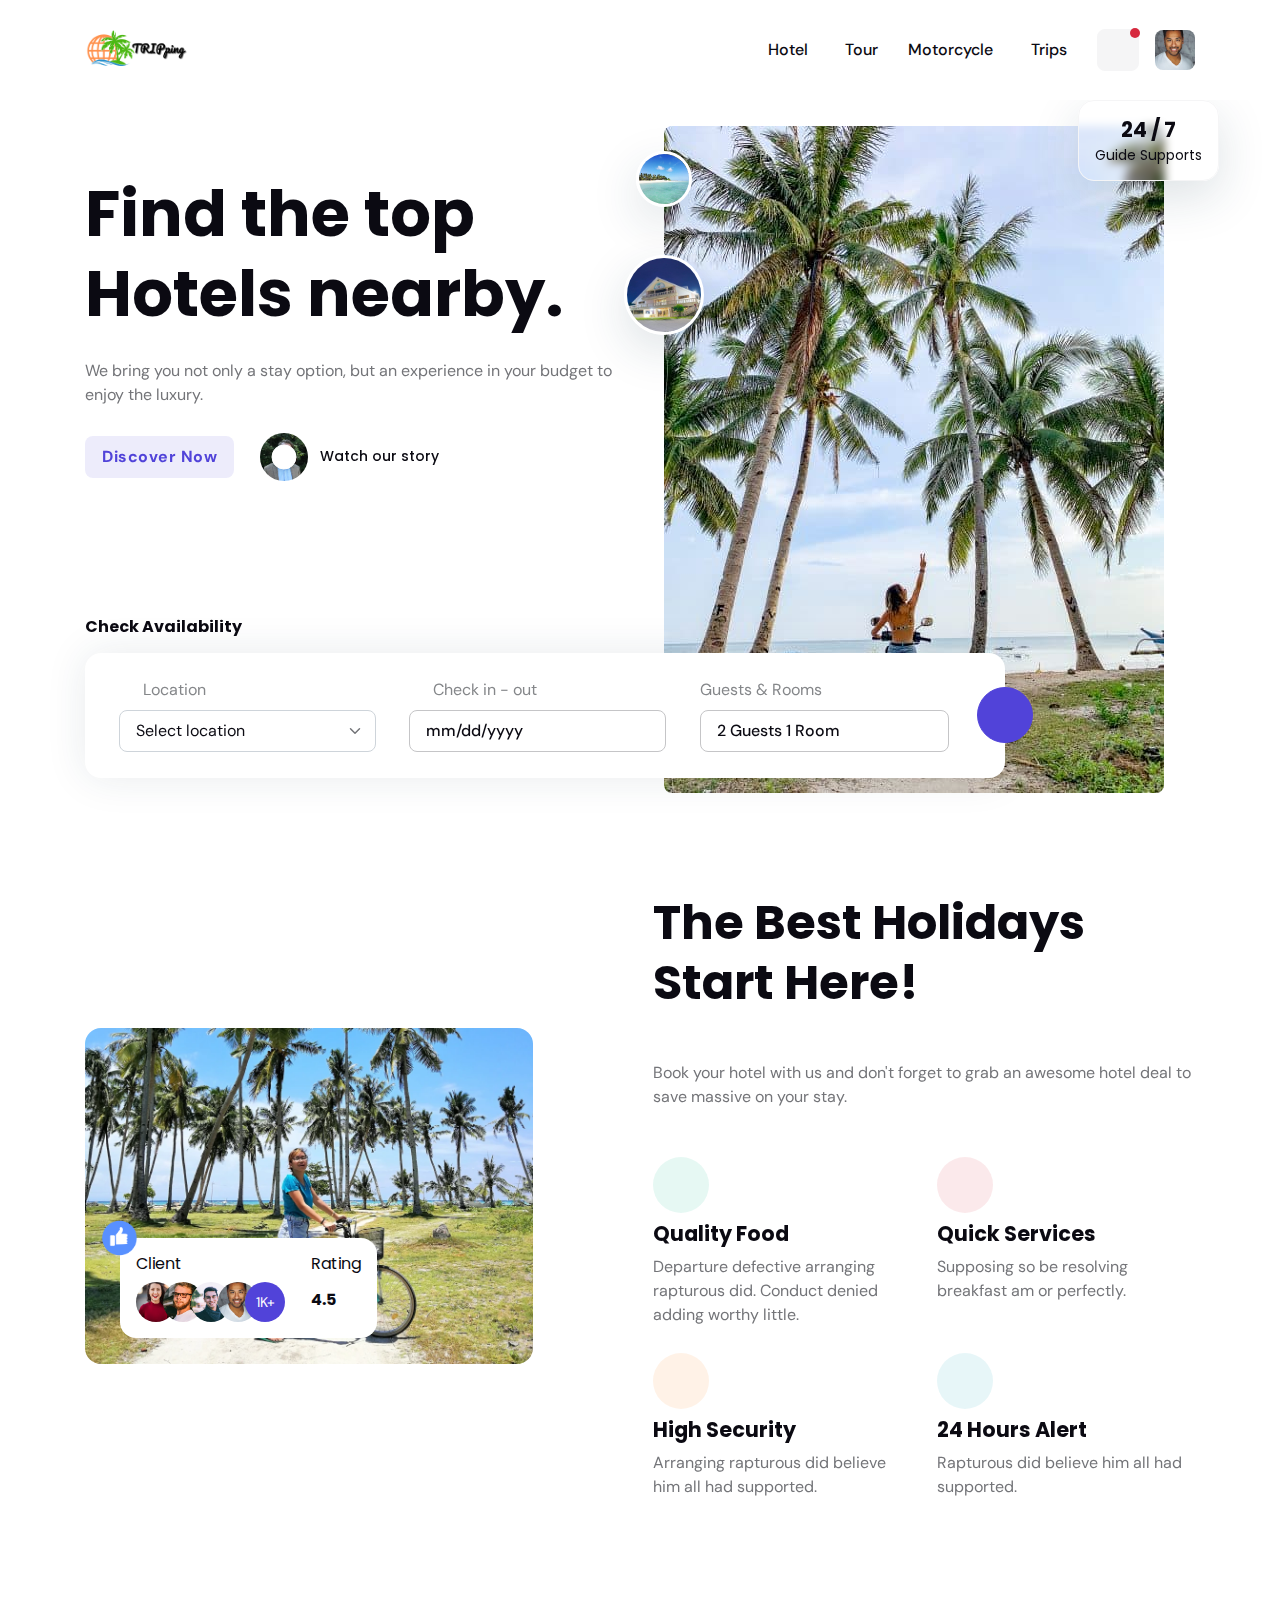
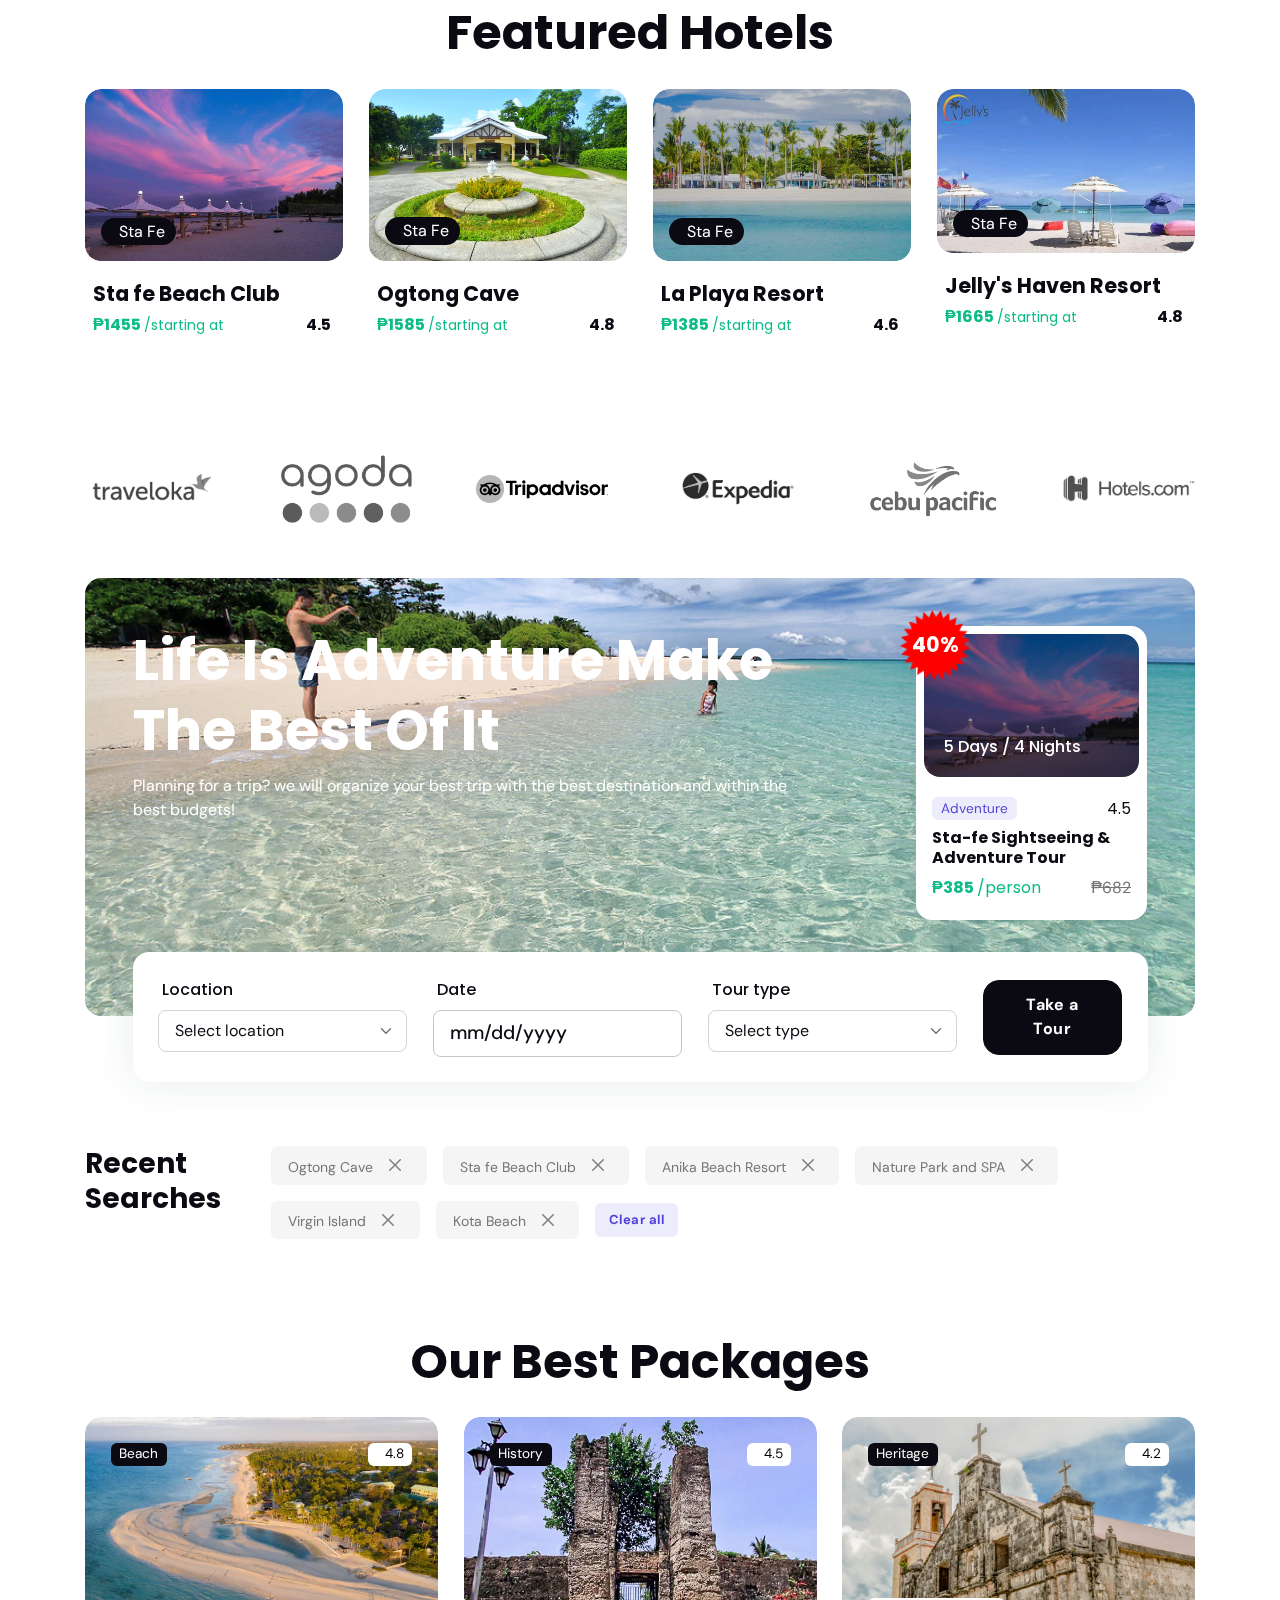
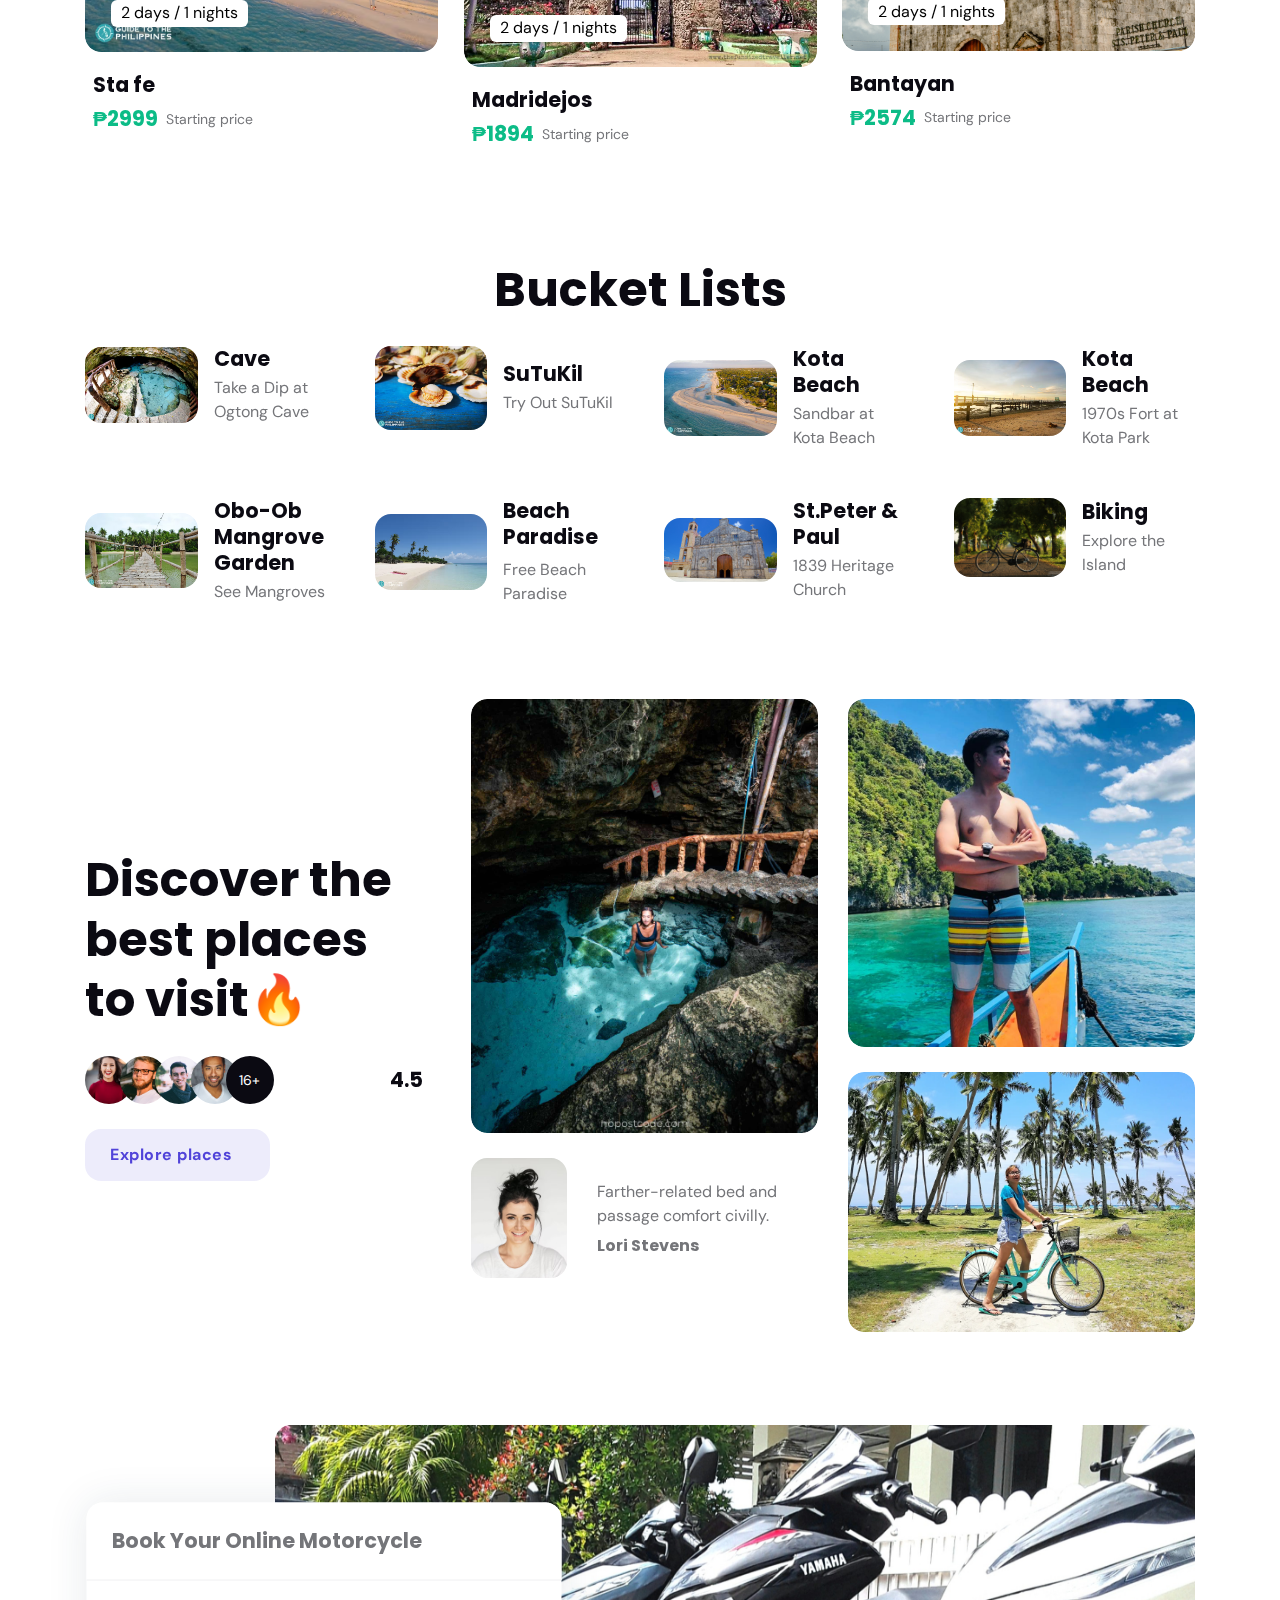
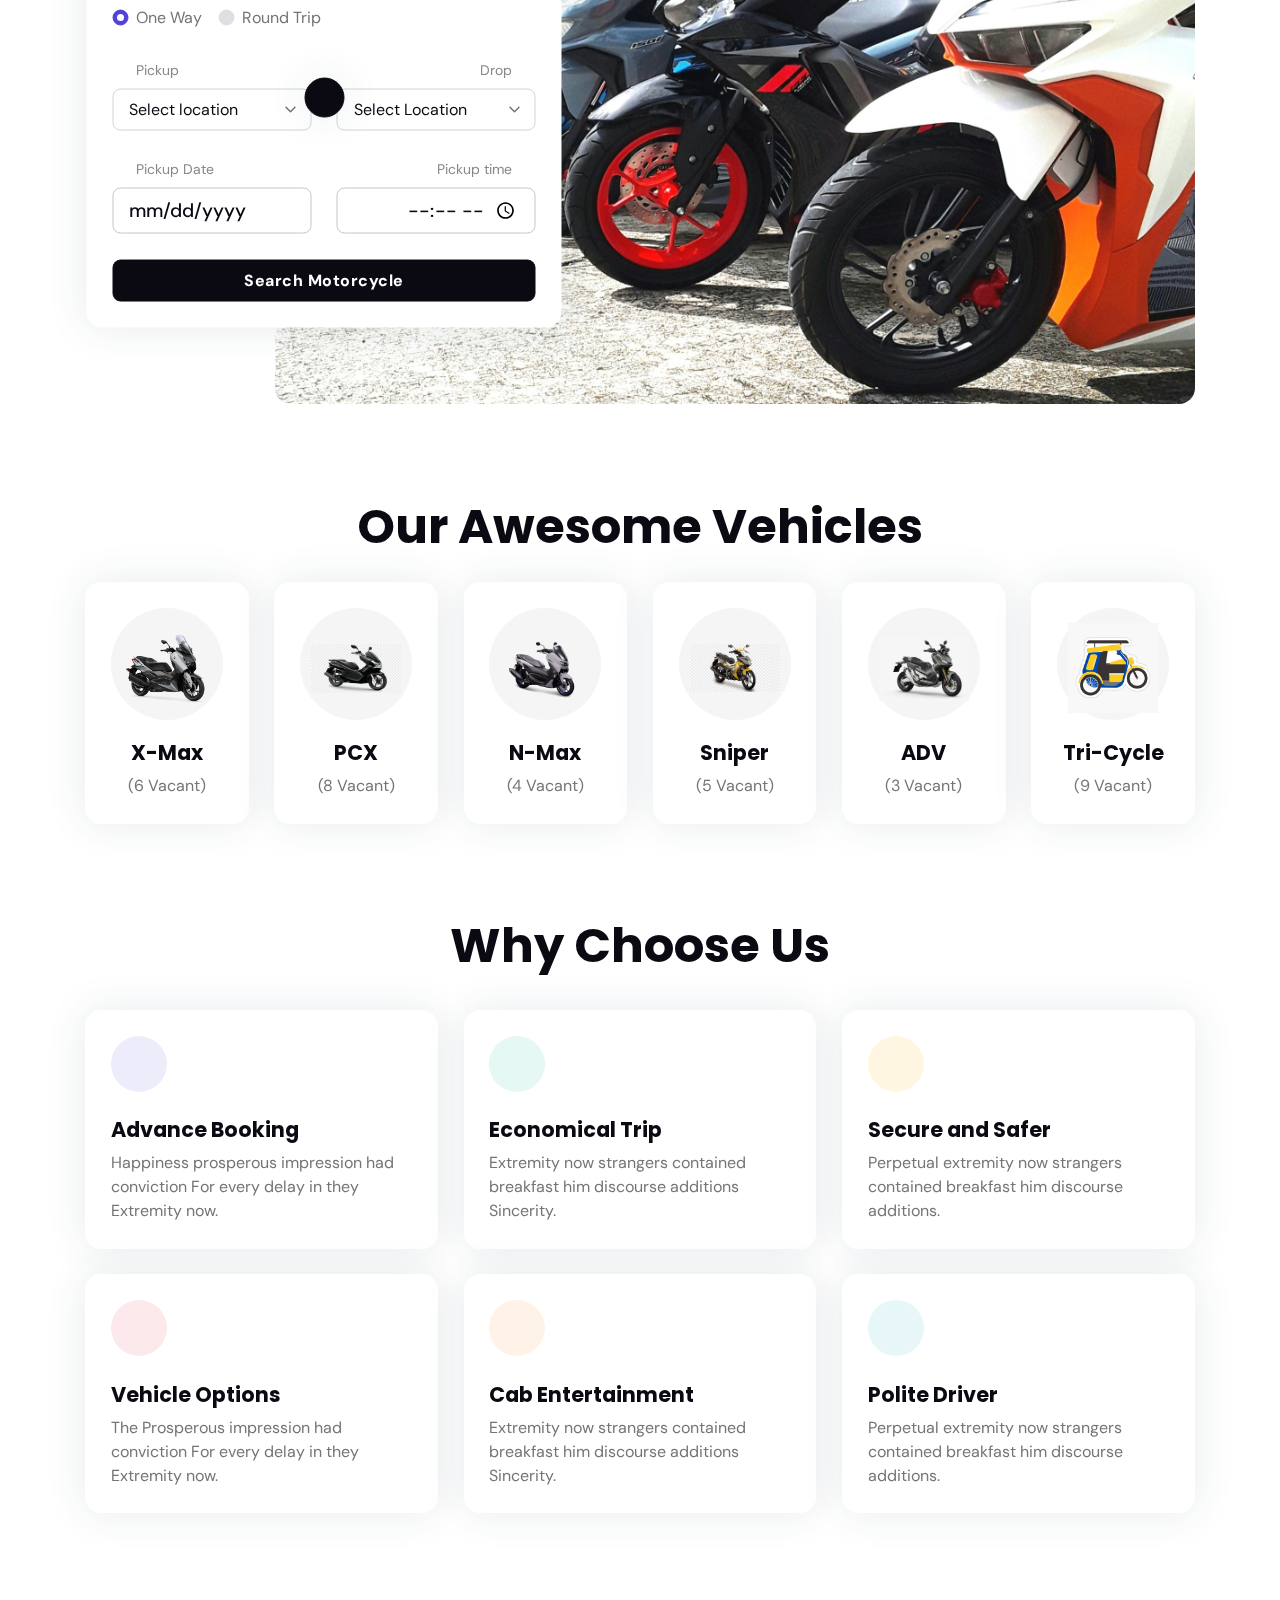
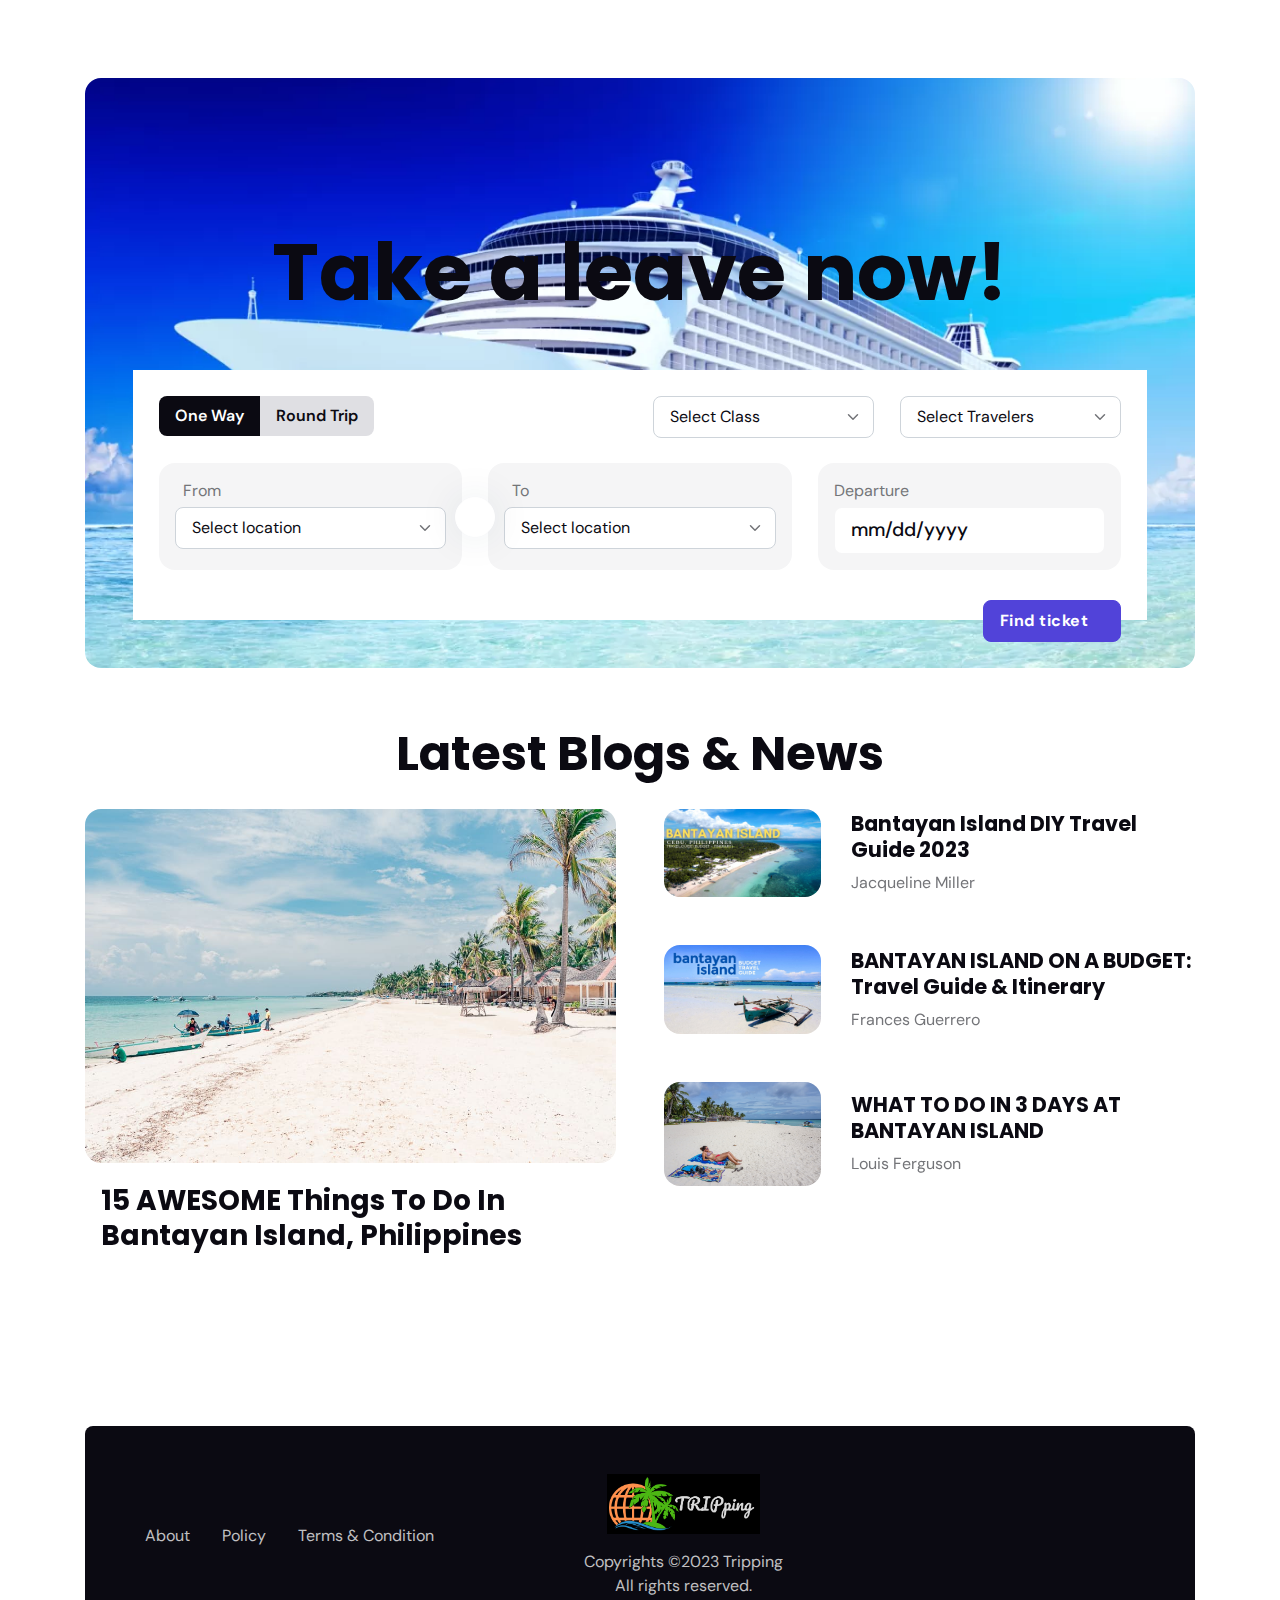
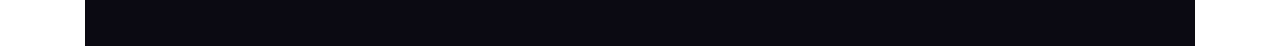
==== commit 2f8b73ac: "changing avatar" ====
--- a/index.html
+++ b/index.html
@@ -1,8 +1,9 @@
 
 <!DOCTYPE html>
 <html lang="en">
-<head>                                                              
-	<title>Multipurpose Online Booking Theme</title>                          
+<head>
+	<link rel="shortcut icon" href="assets/img/logo-6.png" type="image/x-icon">                                                              
+	<title>TRIPping</title>                          
 
 	<!-- Meta Tags -->
 	<meta charset="utf-8">
@@ -209,7 +210,7 @@
 				<li class="nav-item ms-3 dropdown">
 					<!-- Avatar -->
 					<a class="avatar avatar-sm p-0" href="#" id="profileDropdown" role="button" data-bs-auto-close="outside" data-bs-display="static" data-bs-toggle="dropdown" aria-expanded="false">
-						<img class="avatar-img rounded-2" src="assets/img/avatar-7.avif" alt="avatar">
+						<img class="avatar-img rounded-2" src="assets/img/avatar-4.avif" alt="avatar">
 					</a>
 
 					<ul class="dropdown-menu dropdown-animation dropdown-menu-end shadow pt-3" aria-labelledby="profileDropdown">
@@ -218,7 +219,7 @@
 							<div class="d-flex align-items-center">
 								<!-- Avatar -->
 								<div class="avatar me-3">
-									<img class="avatar-img rounded-circle shadow" src="assets/images/avatar/01.jpg" alt="avatar">
+									<img class="avatar-img rounded-circle shadow" src="assets/img/avatar-4.avif" alt="avatar">
 								</div>
 								<div>
 									<a class="h6 mt-2 mt-sm-0" href="#">Lori Ferguson</a>
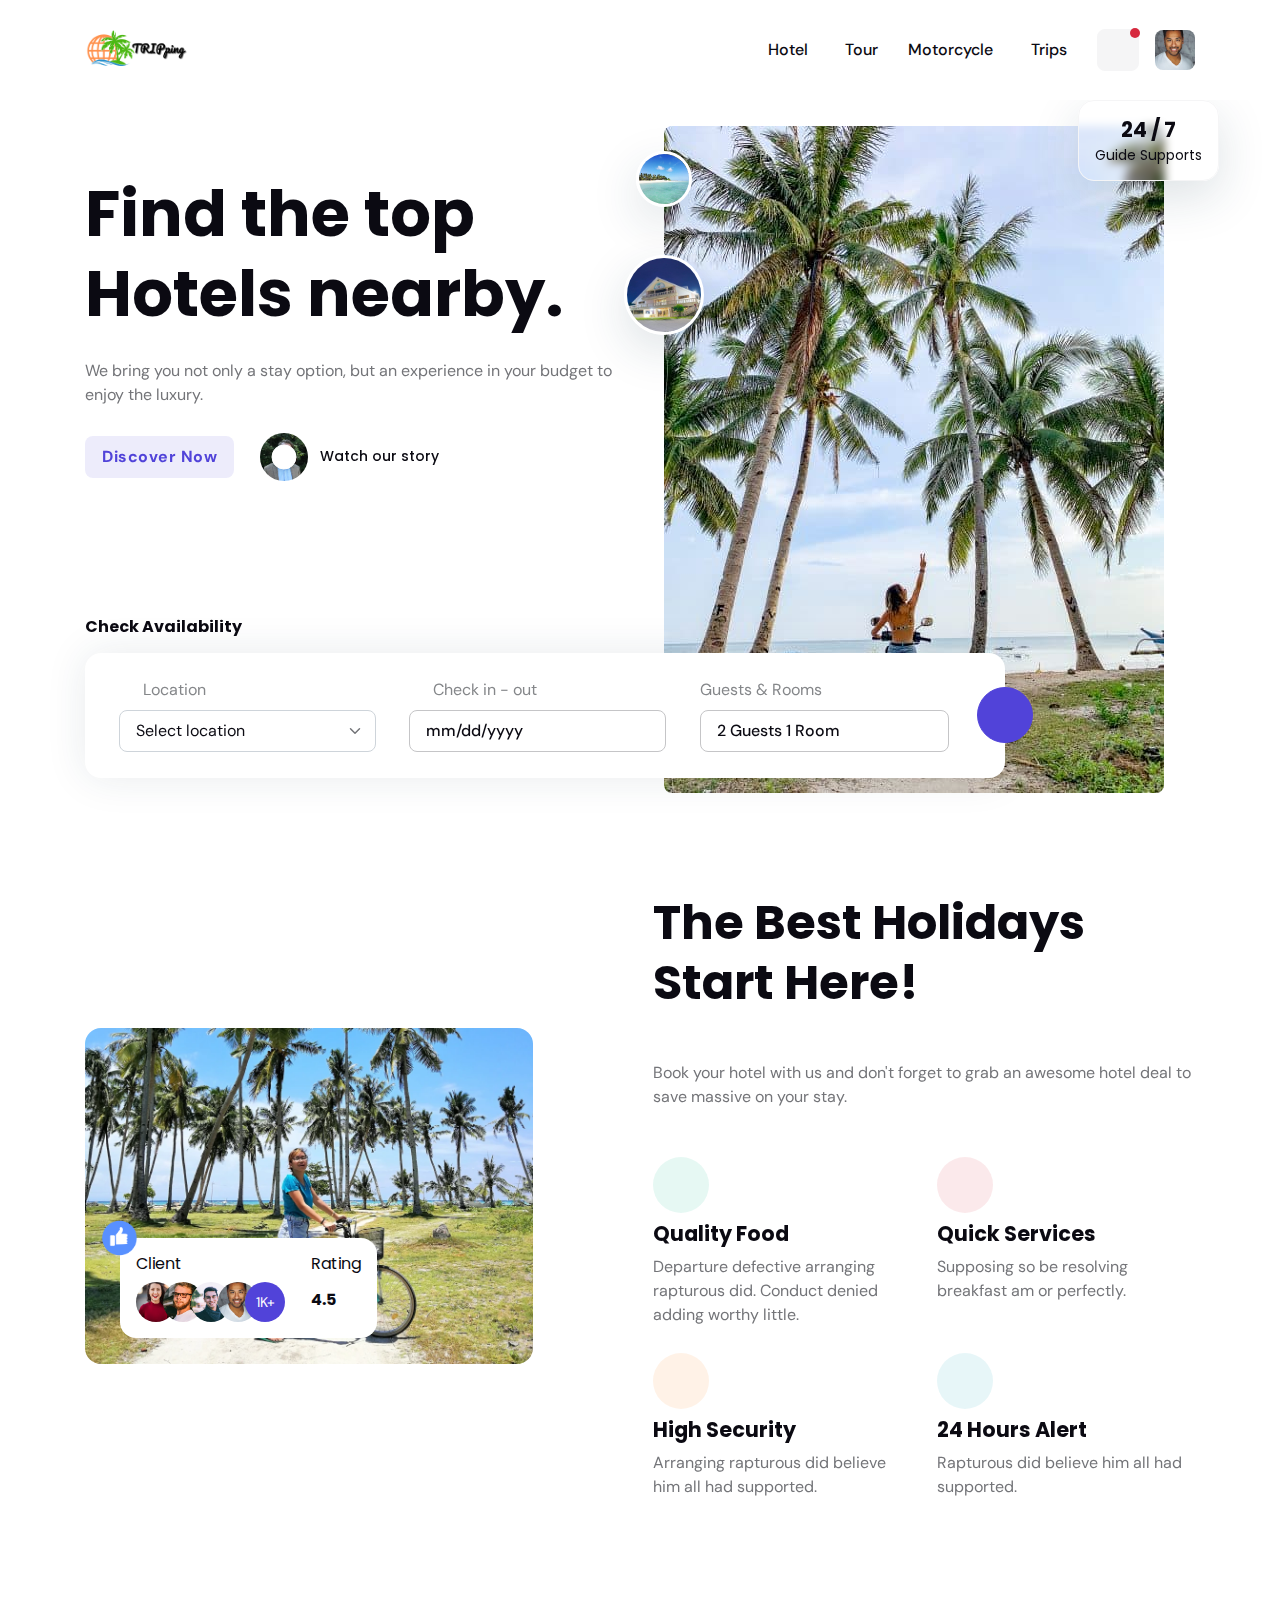
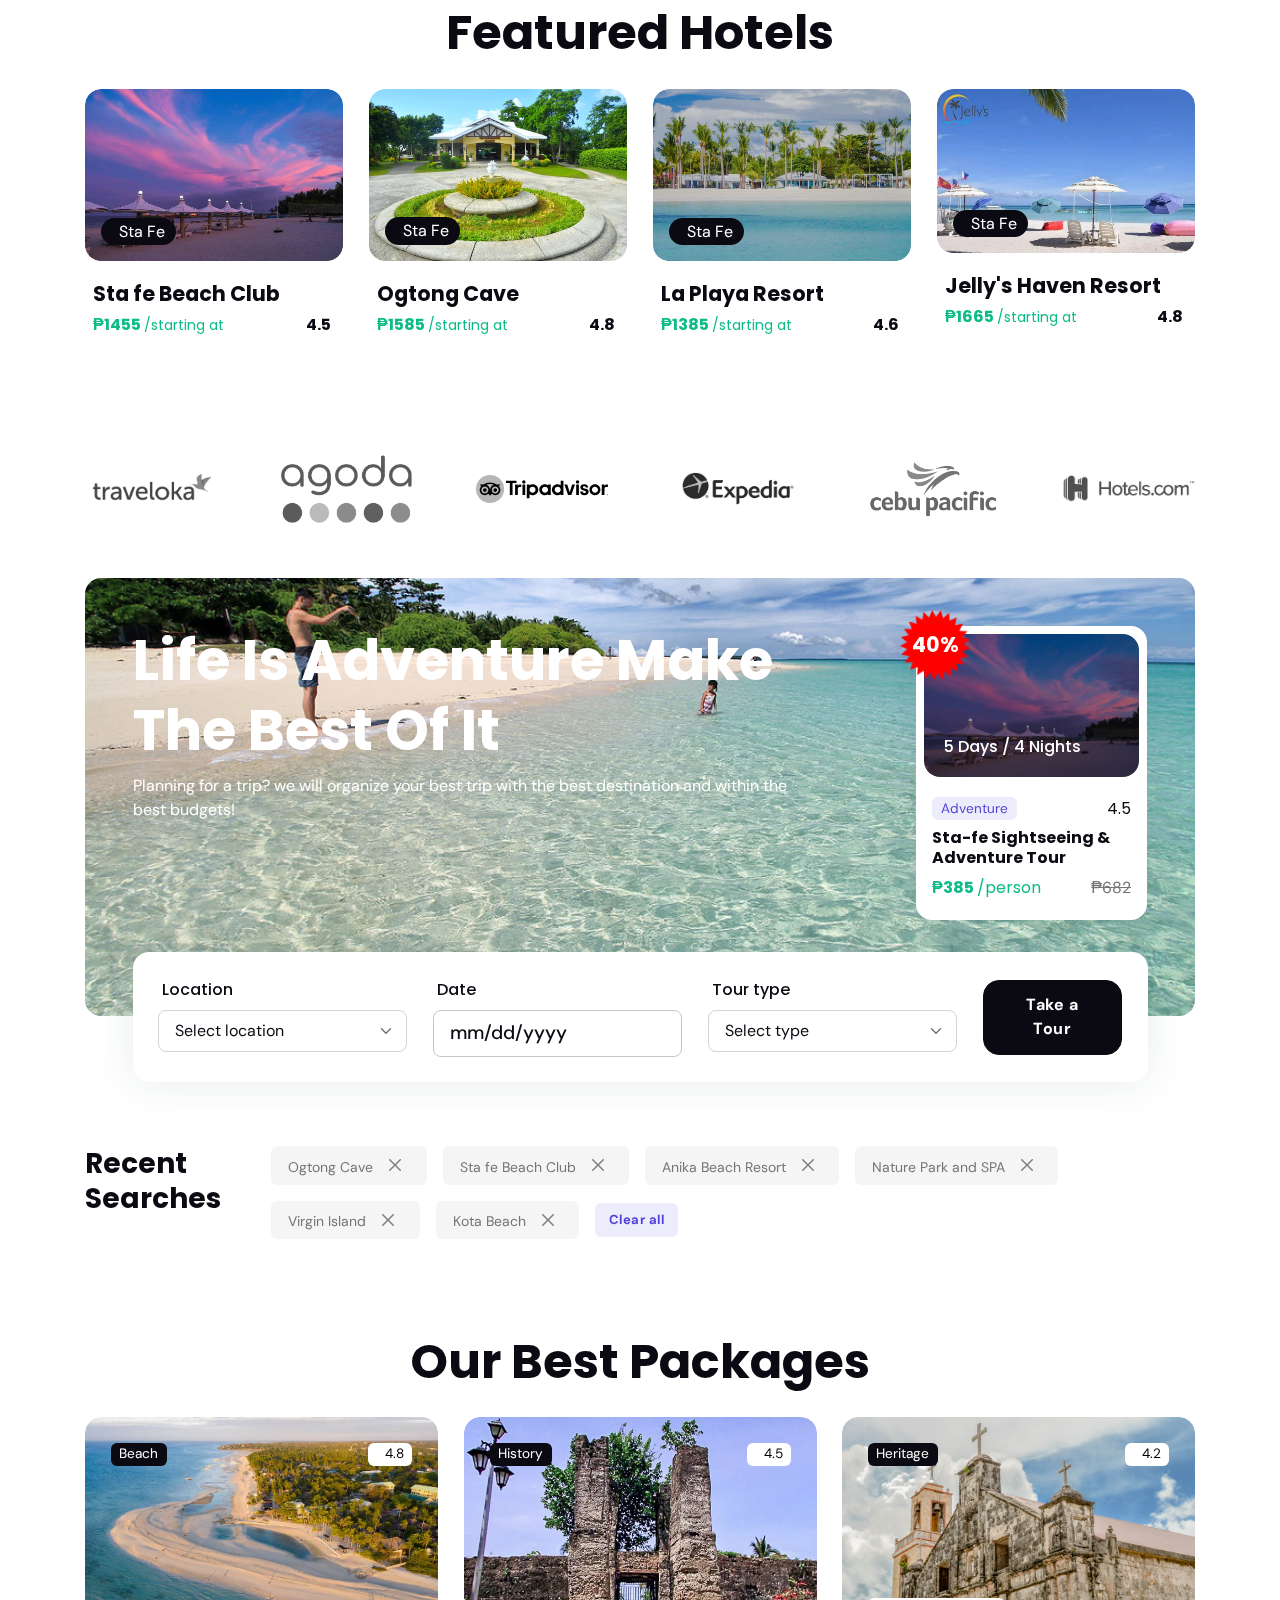
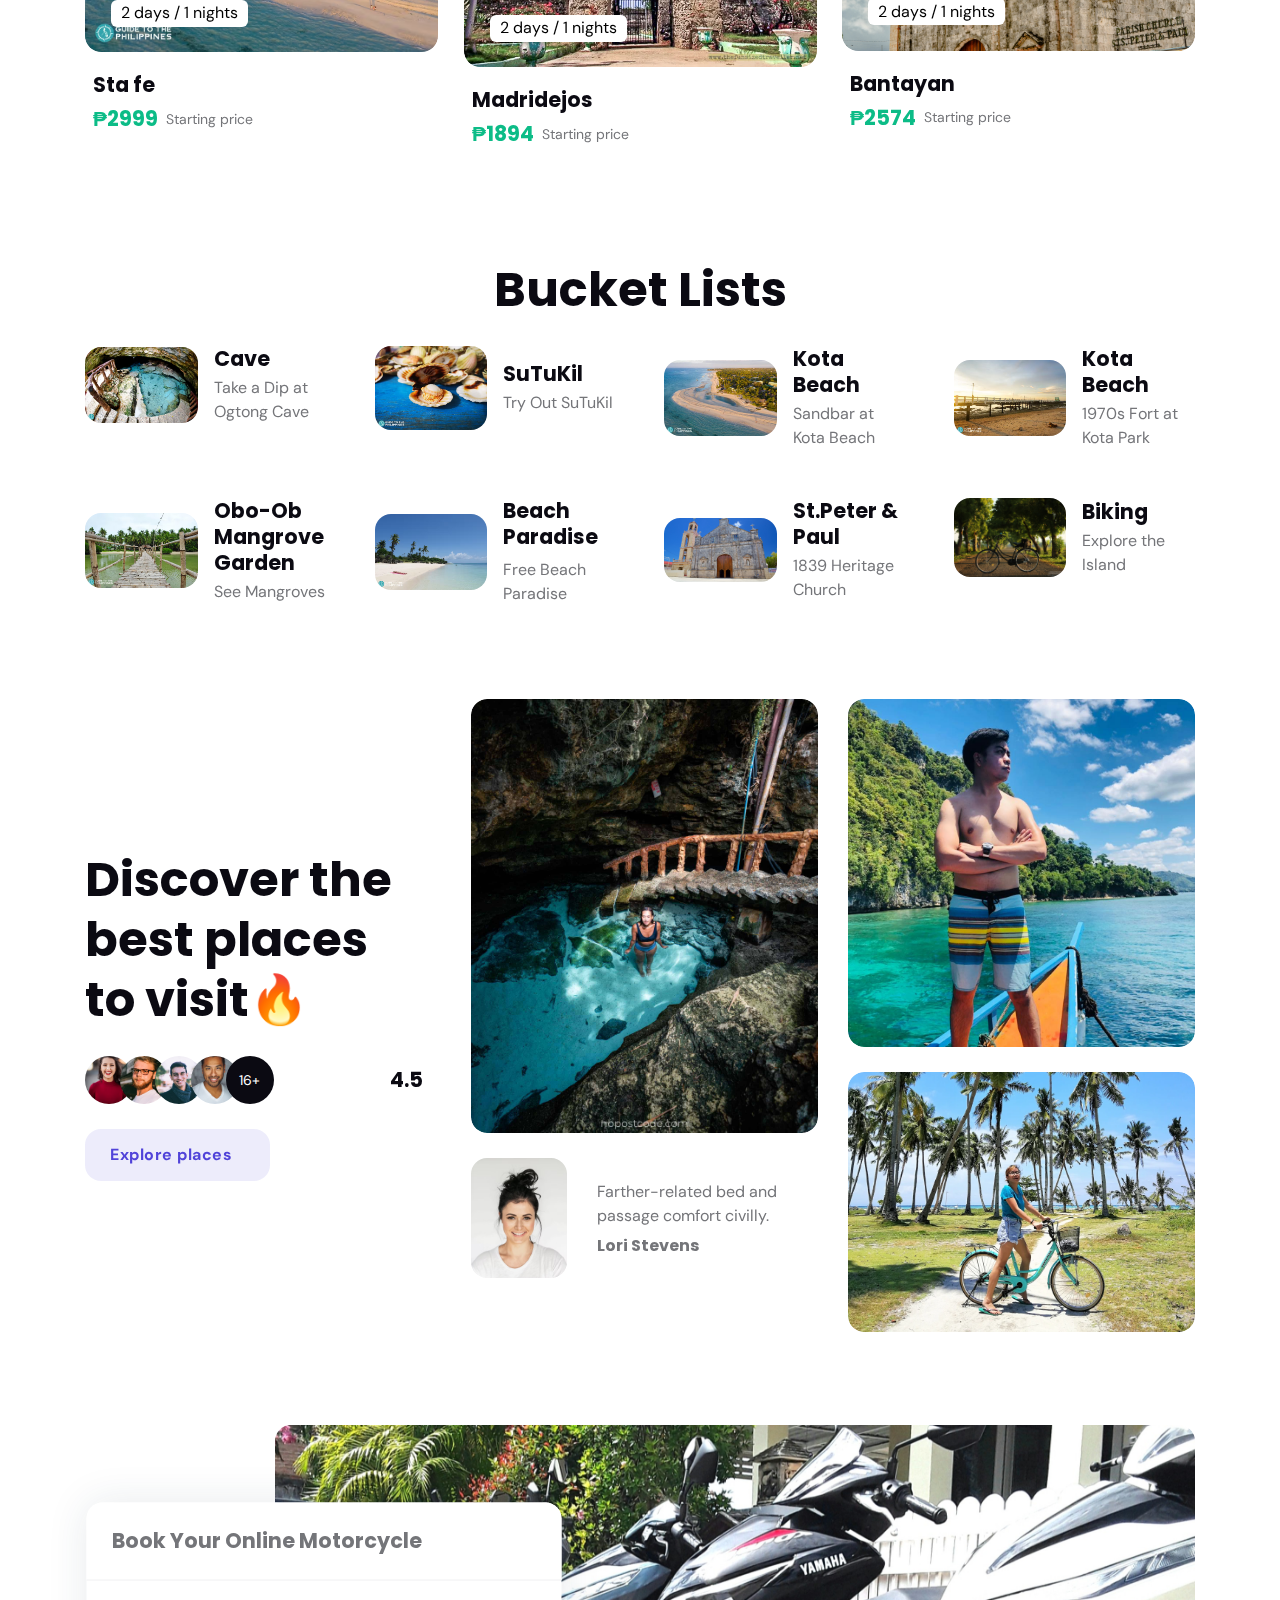
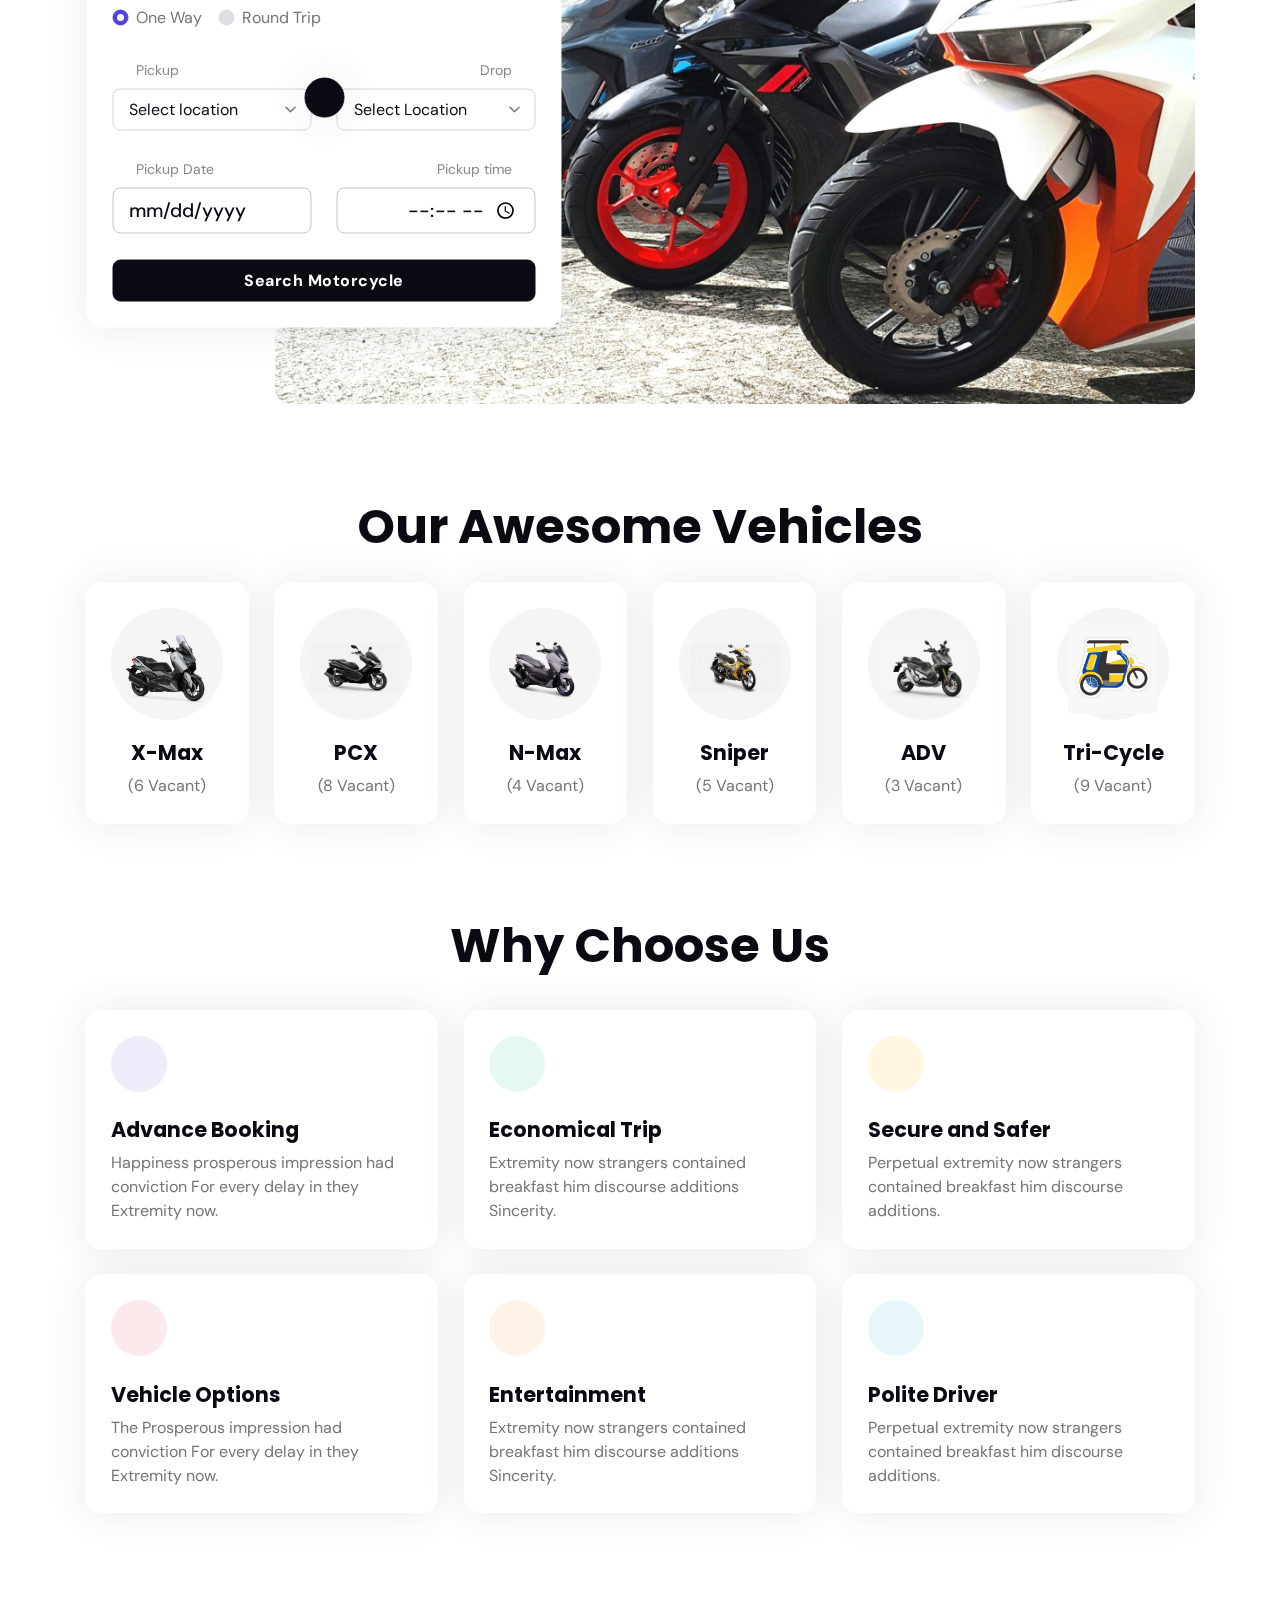
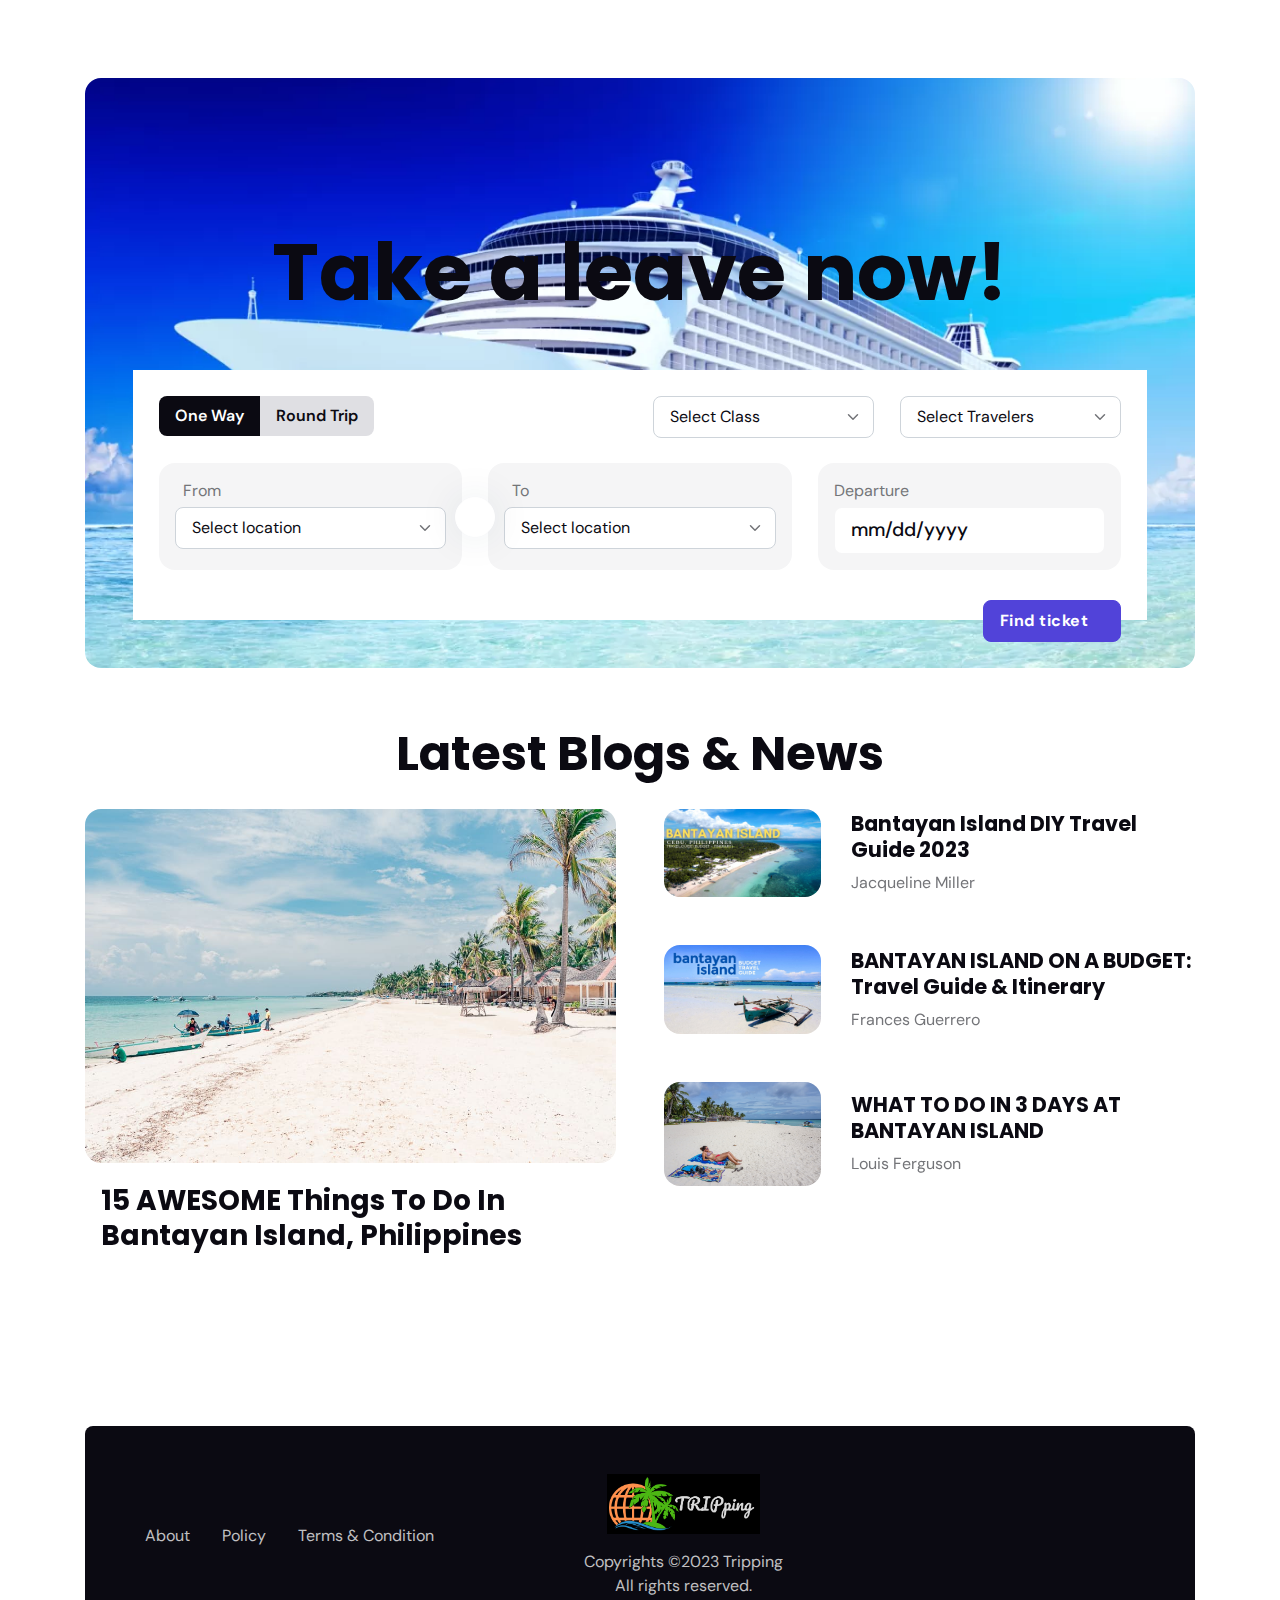
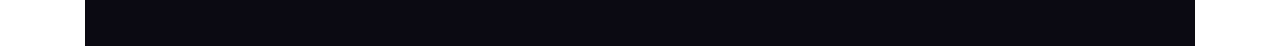
==== commit 432395ff: "motor" ====
--- a/index.html
+++ b/index.html
@@ -1216,7 +1216,7 @@
 								<!-- Image -->
 								<img src="assets/img/activity-1.jpg" class="rounded-3" alt="">
 								<!-- Full screen button -->
-								<a class="hover-element position-absolute w-100 h-100" data-glightbox data-gallery="gallery" href="assets/img/activity/activity-1.jpg">
+								<a class="hover-element position-absolute w-100 h-100" data-glightbox data-gallery="gallery" href="assets/img/activity-1.jpg">
 									<i class="bi bi-fullscreen fs-6 text-white position-absolute top-50 start-50 translate-middle bg-dark rounded-1 p-2 lh-1"></i>
 								</a>
 							</div>                               
@@ -1635,7 +1635,7 @@
 					<div class="card card-body shadow p-4 h-100">
 						<!-- Icon -->
 						<div class="icon-lg bg-orange bg-opacity-10 text-orange rounded-circle mb-4"><i class="fa-solid fa-wifi fs-5"></i></div>
-						<h5>Cab Entertainment</h5>
+						<h5>Entertainment</h5>
 						<p class="mb-0">Extremity now strangers contained breakfast him discourse additions Sincerity.</p>
 					</div>
 					<!-- Card END -->
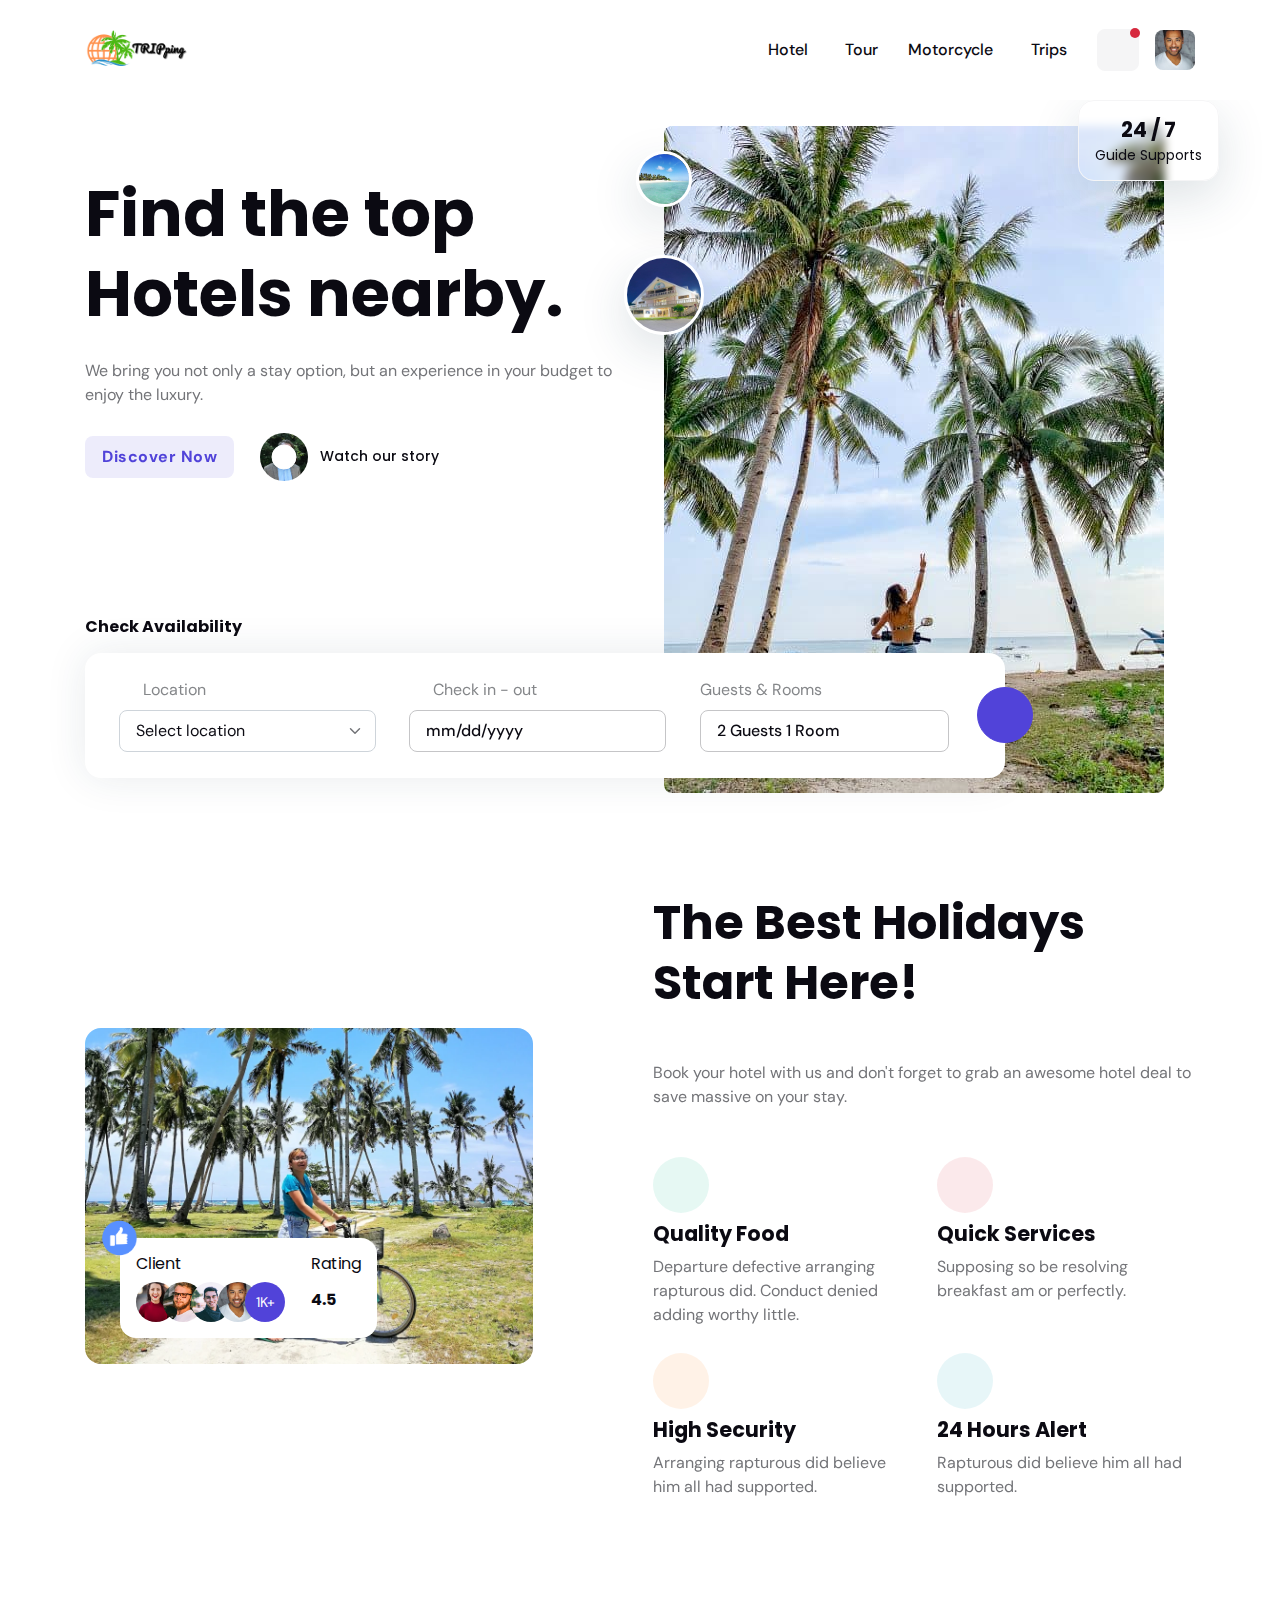
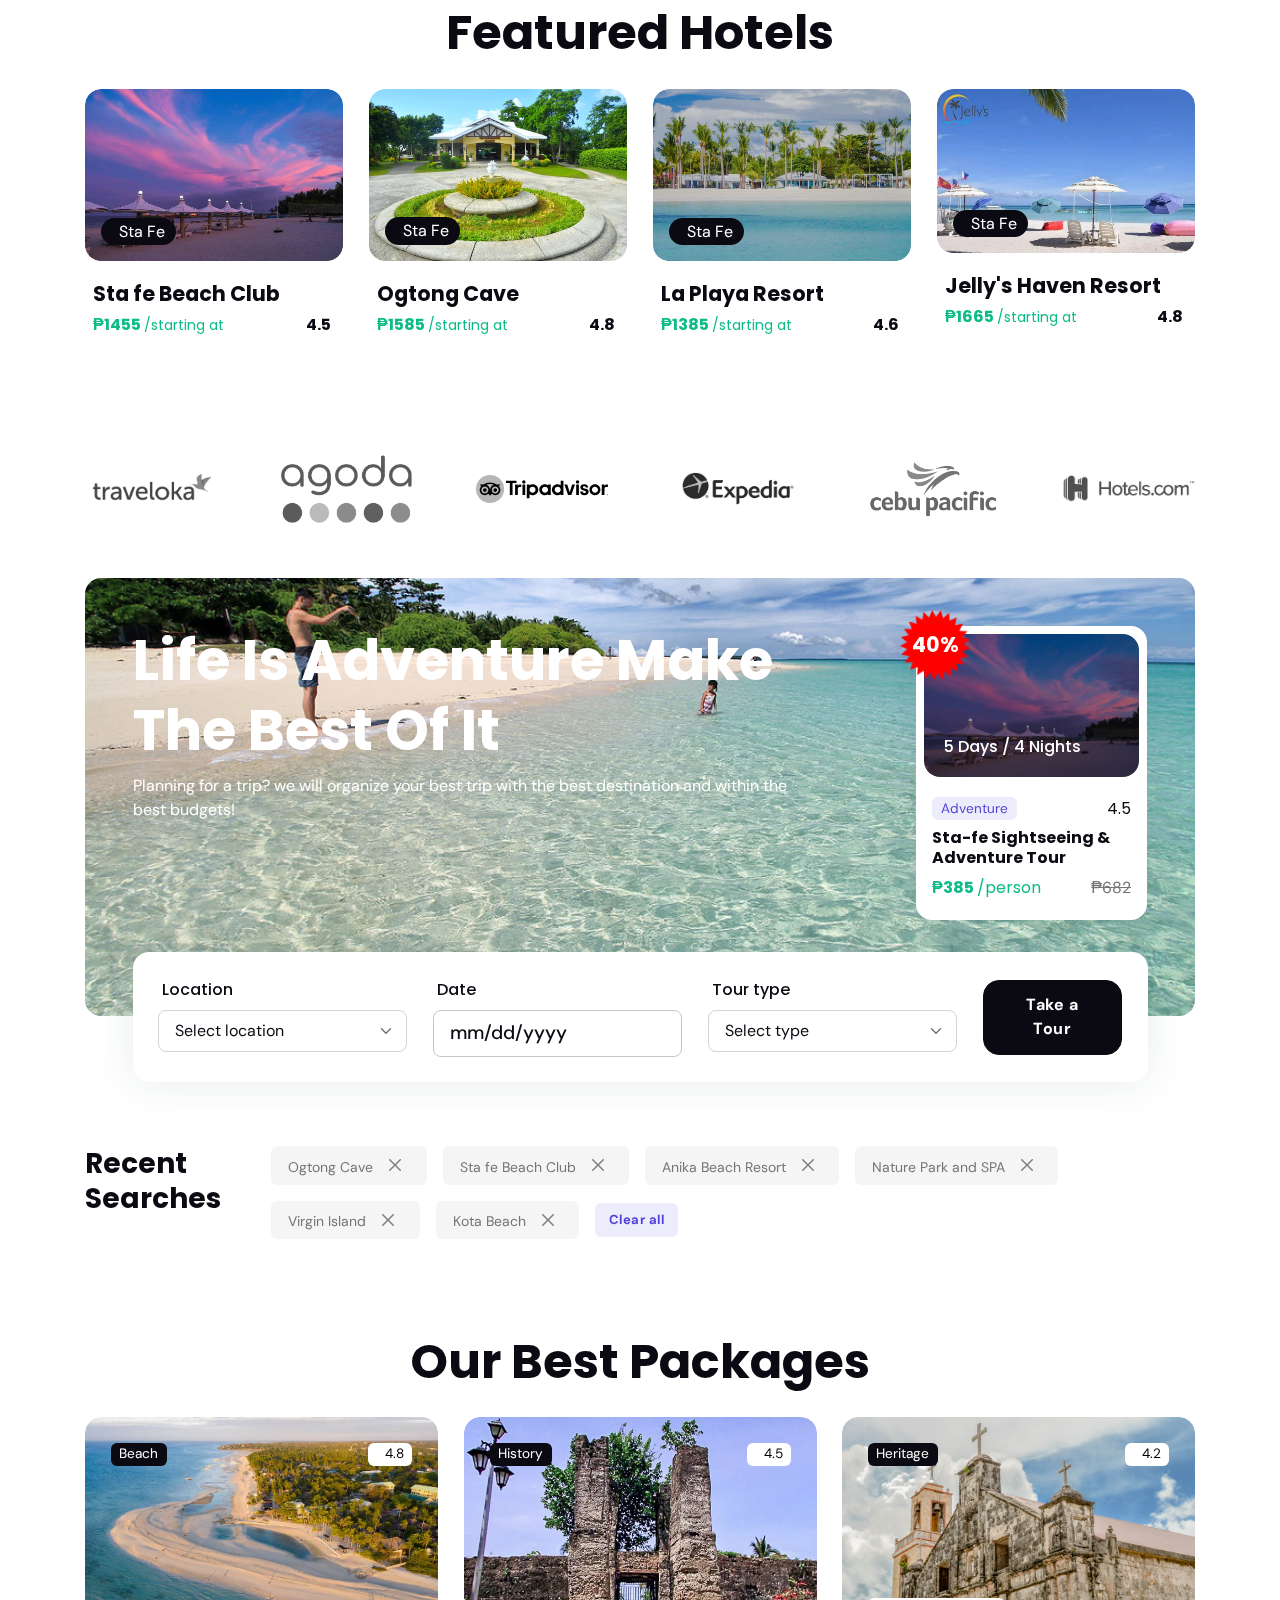
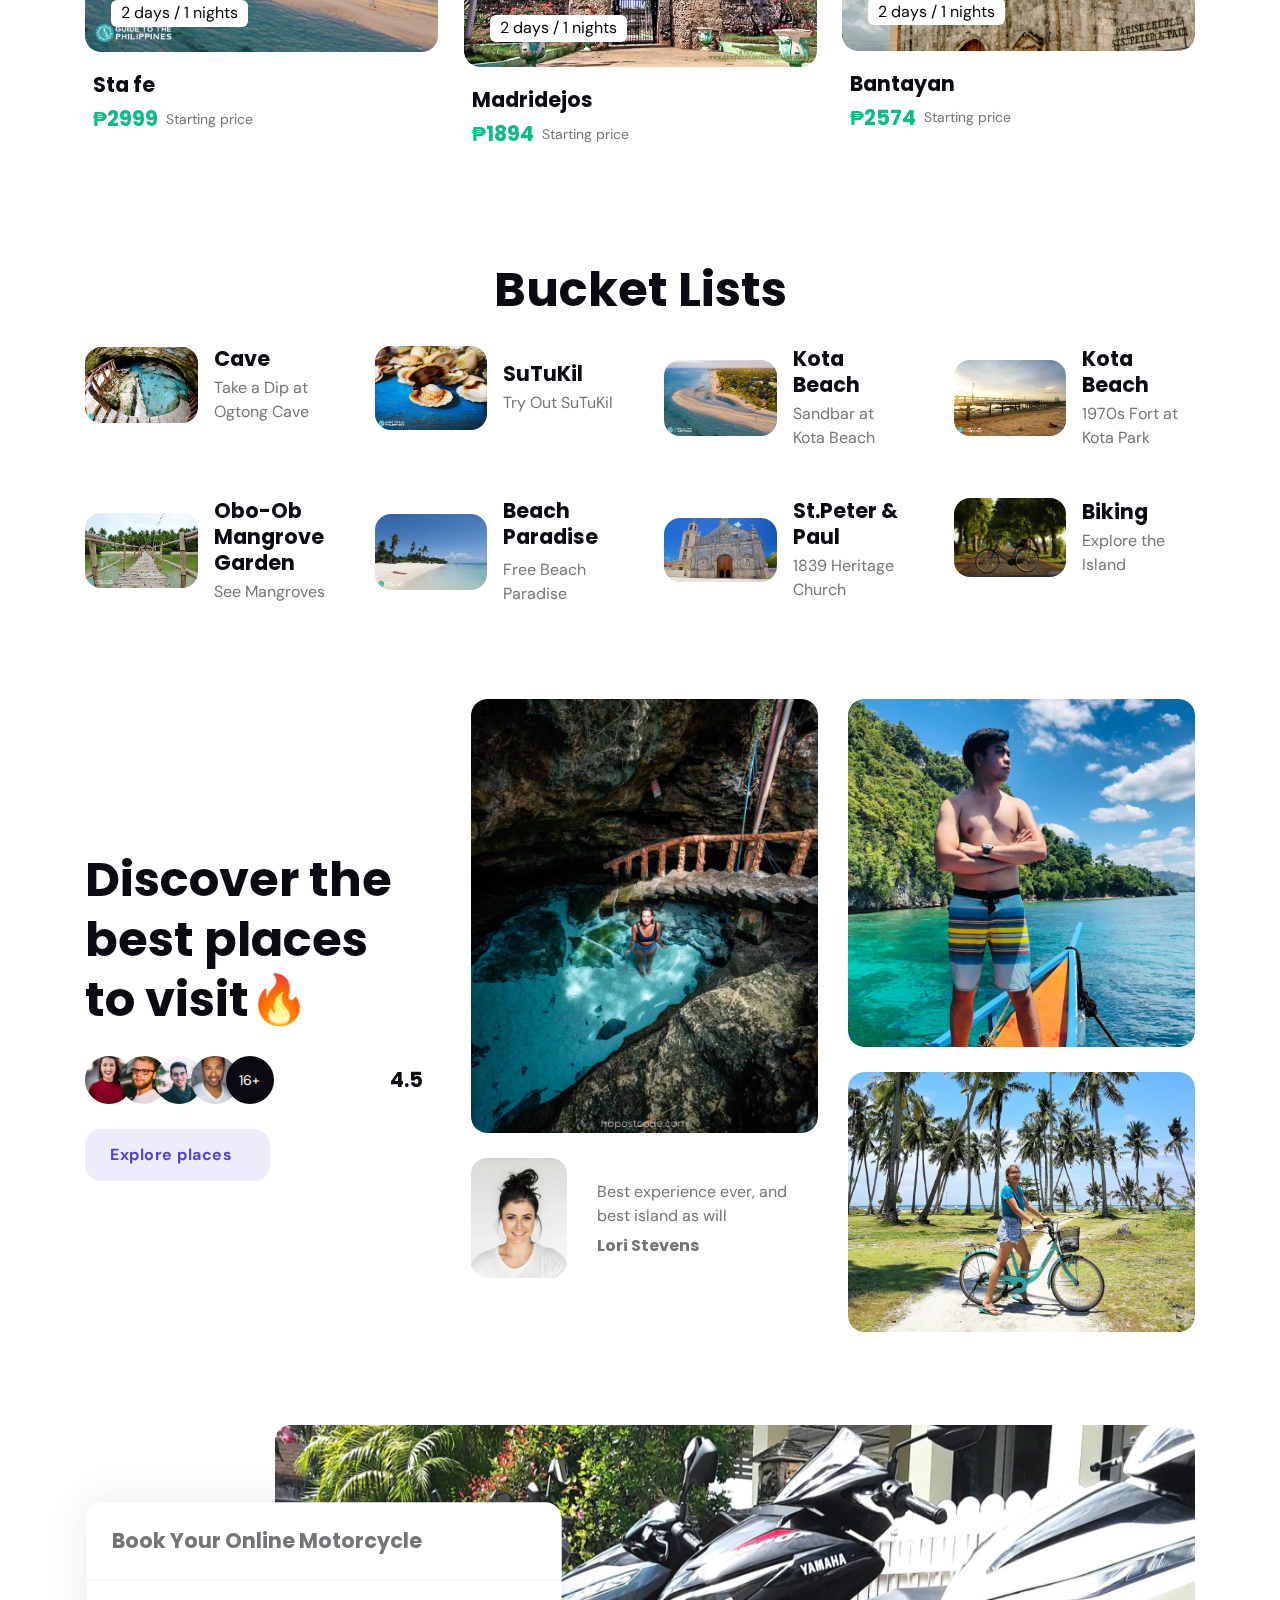
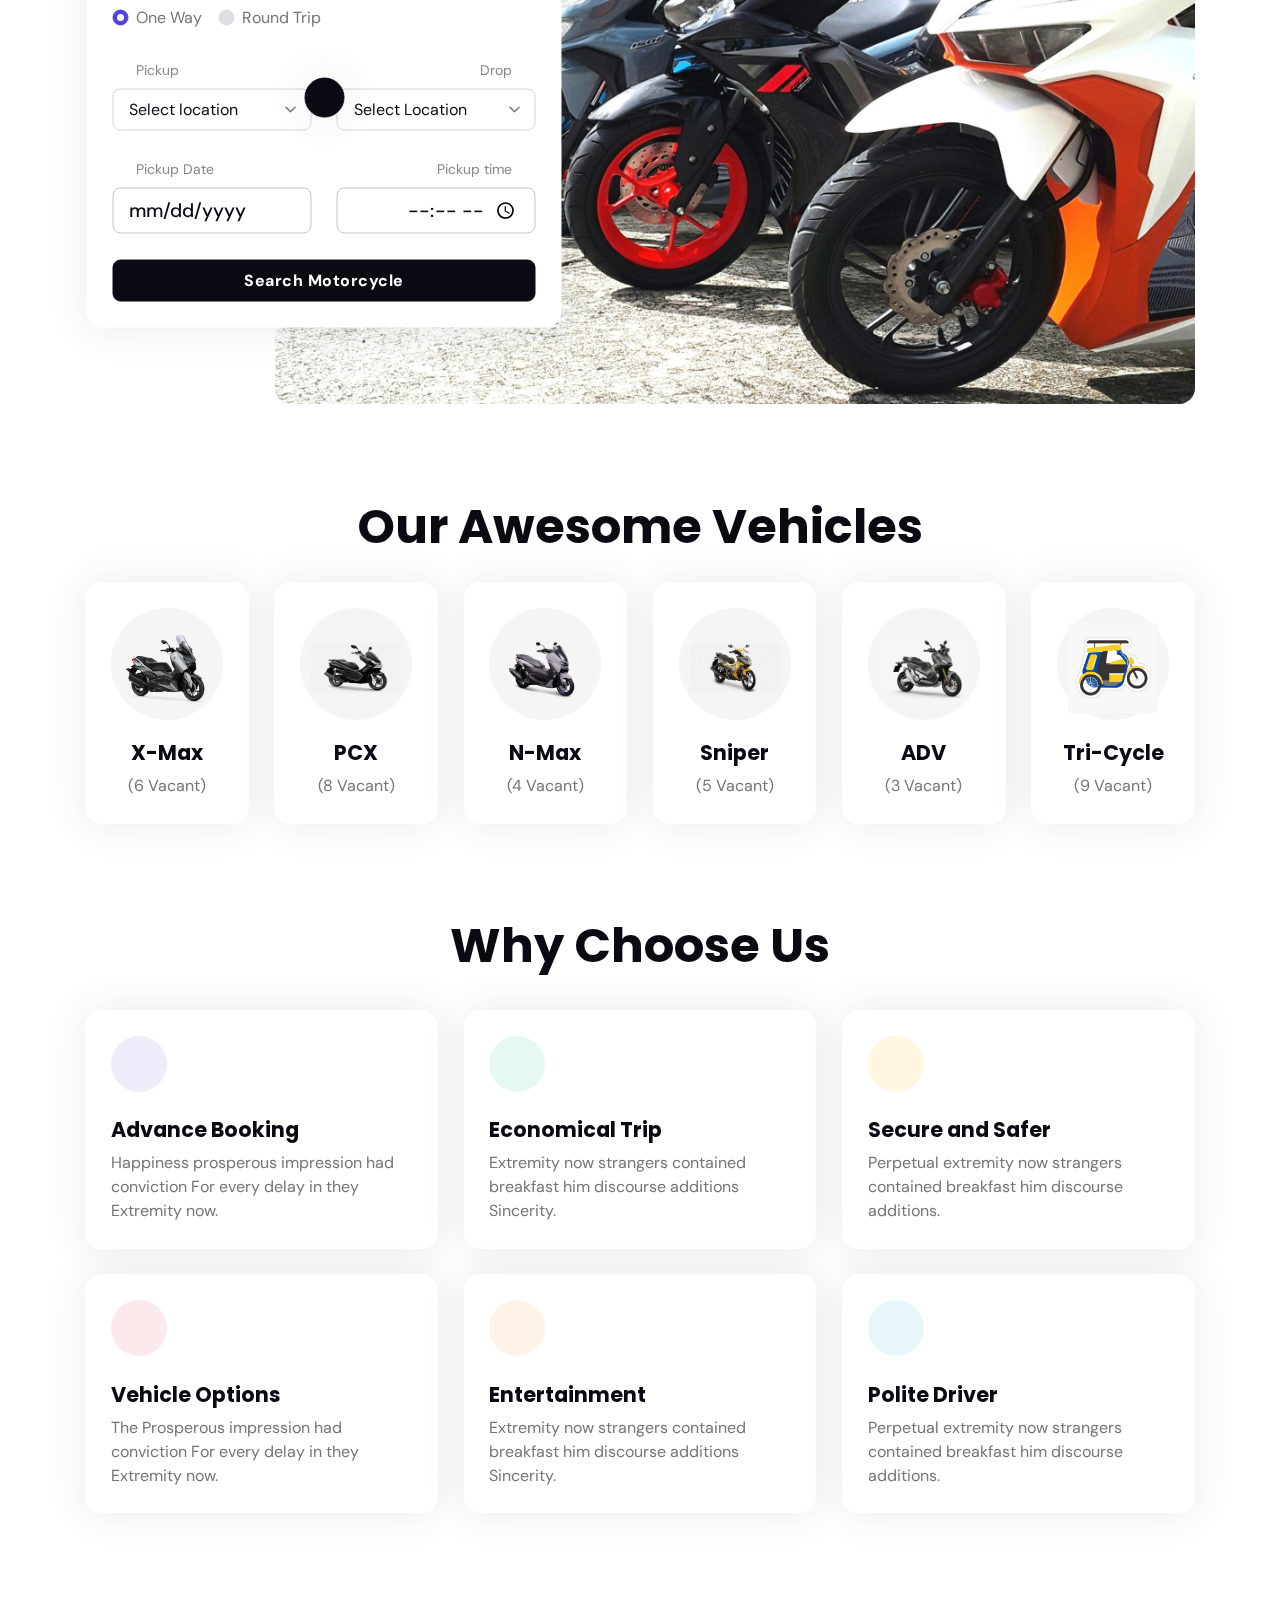
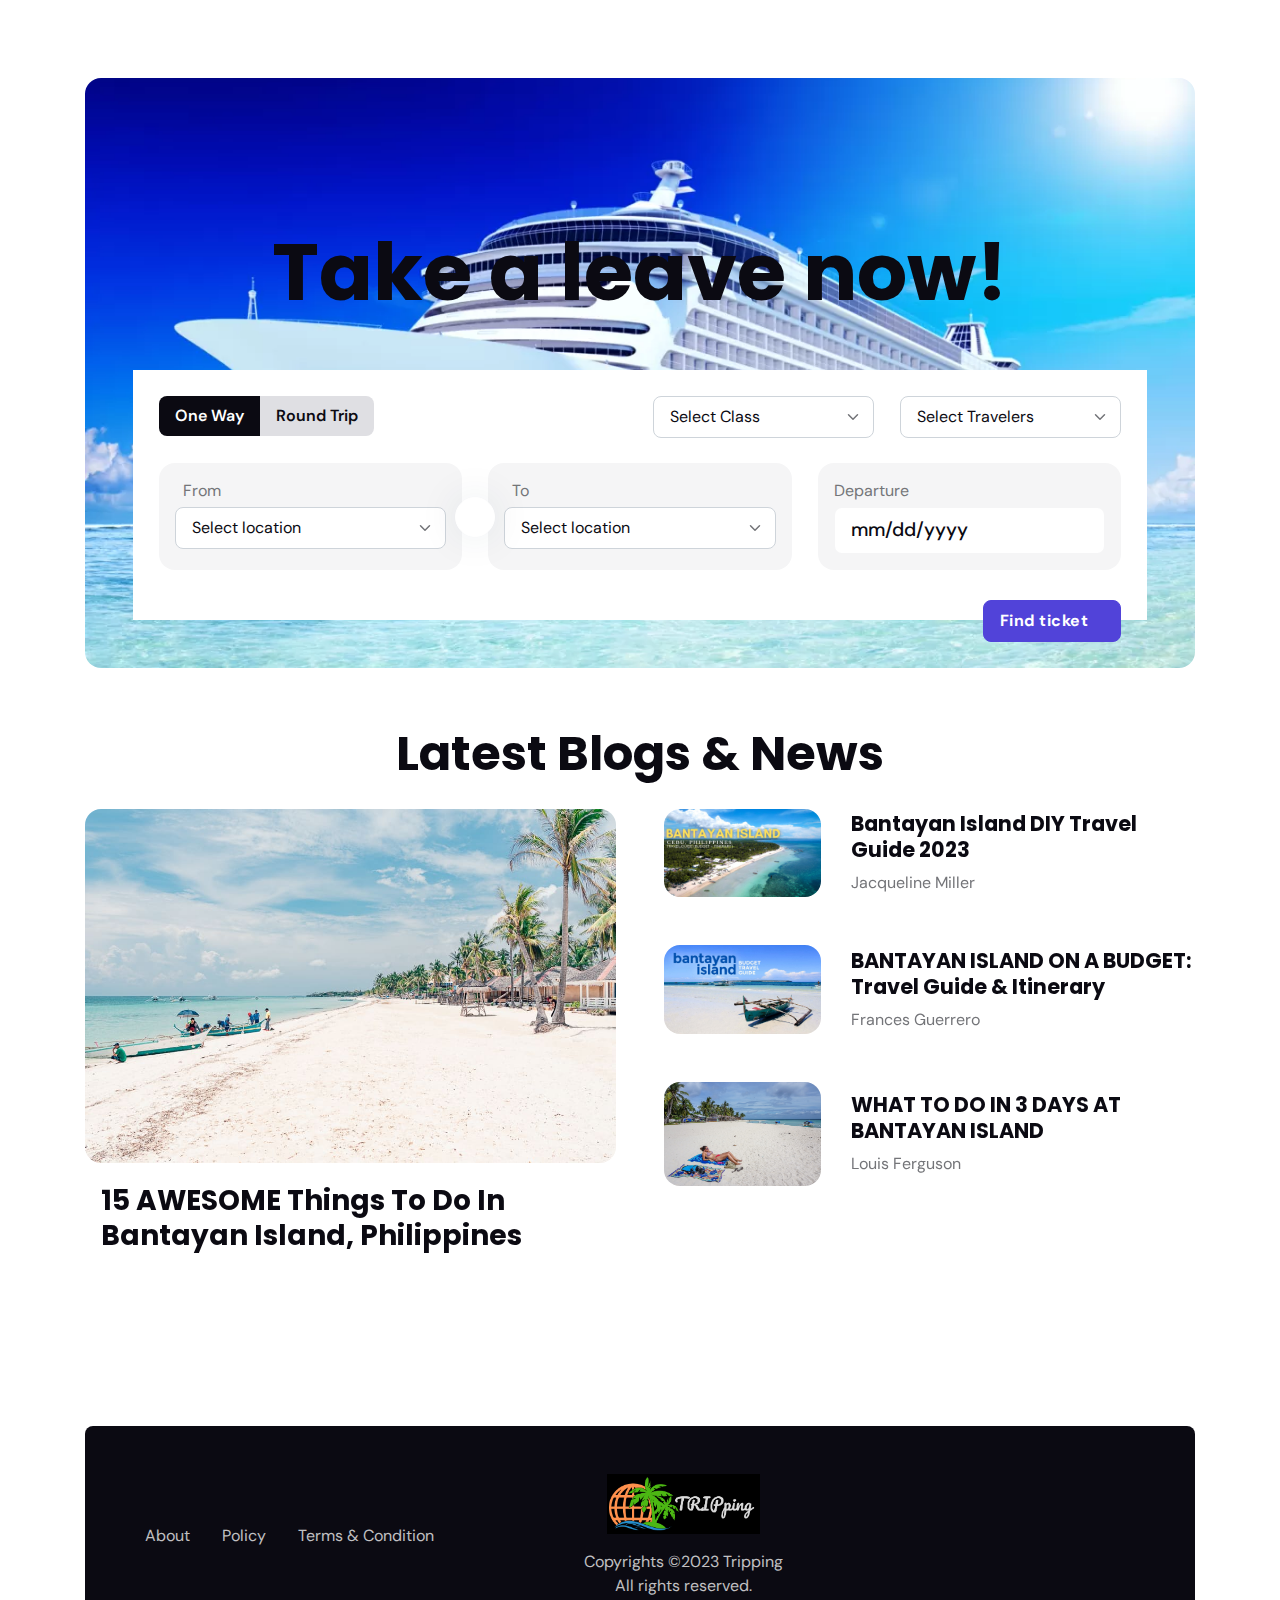
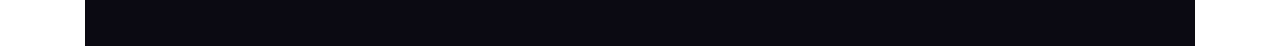
==== commit 7ac9e5e6: "targeting blank tab" ====
--- a/index.html
+++ b/index.html
@@ -281,7 +281,8 @@
 						<!-- Button -->
 						<a href="#" class="btn btn-primary-soft mb-0">Discover Now</a>
 						<!-- Story button -->
-						<a data-glightbox="" data-gallery="office-tour" href="https://www.youtube.com/embed/xHQ7wMP8vfg" class="d-block">
+						
+						<a data-glightbox="" data-gallery="office-tour" href="https://www.youtube.com/embed/xHQ7wMP8vfg" target="_blank"class="d-block">
 							<!-- Avatar -->
 							<div class="avatar avatar-md z-index-1 position-relative me-2">
 								<img class="avatar-img rounded-circle" src="assets/img/avatar-5.avif" alt="avatar">
@@ -1234,7 +1235,7 @@
 											<!-- Card body -->
 											<div class="col-8">
 												<div class="card-body p-0">
-													<p class="mb-0">Farther-related bed and passage comfort civilly.</p>
+													<p class="mb-0">Best experience ever, and best island as will</p>
 													<h6 class="card-title mb-0 mt-2">Lori Stevens</h6>
 												</div>
 											</div>
@@ -1251,7 +1252,7 @@
 								<!-- Image -->
 								<img src="assets/img/activity-5.jpg" class="rounded-3" alt="">
 								<!-- Full screen button -->
-								<a class="hover-element position-absolute w-100 h-100" data-glightbox data-gallery="gallery" href="https://www.youtube.com/embed/BswLVIRuGE4">
+								<a class="hover-element position-absolute w-100 h-100" data-glightbox data-gallery="gallery" href="https://www.youtube.com/embed/BswLVIRuGE4" target="_blank">
 									<span class="btn text-danger btn-round btn-white position-absolute top-50 start-50 translate-middle mb-0">
 										<i class="fas fa-play"></i>
 									</span>
@@ -1444,7 +1445,7 @@
 								<!-- Tabs content END -->
 	
 								<!-- Button -->
-								<div class="d-grid">
+								<div class="d-grid"><a href="#motorVehicle"></a>
 									<button class="btn btn-dark mb-0">Search Motorcycle</button>
 								</div>
 	
@@ -1462,7 +1463,7 @@
 	
 	<!-- =======================
 	Fleet START -->
-	<section class="pt-0 pt-md-5">
+	<section class="pt-0 pt-md-5" id="motorVehicle">
 		<div class="container">
 	
 			<!-- Title -->
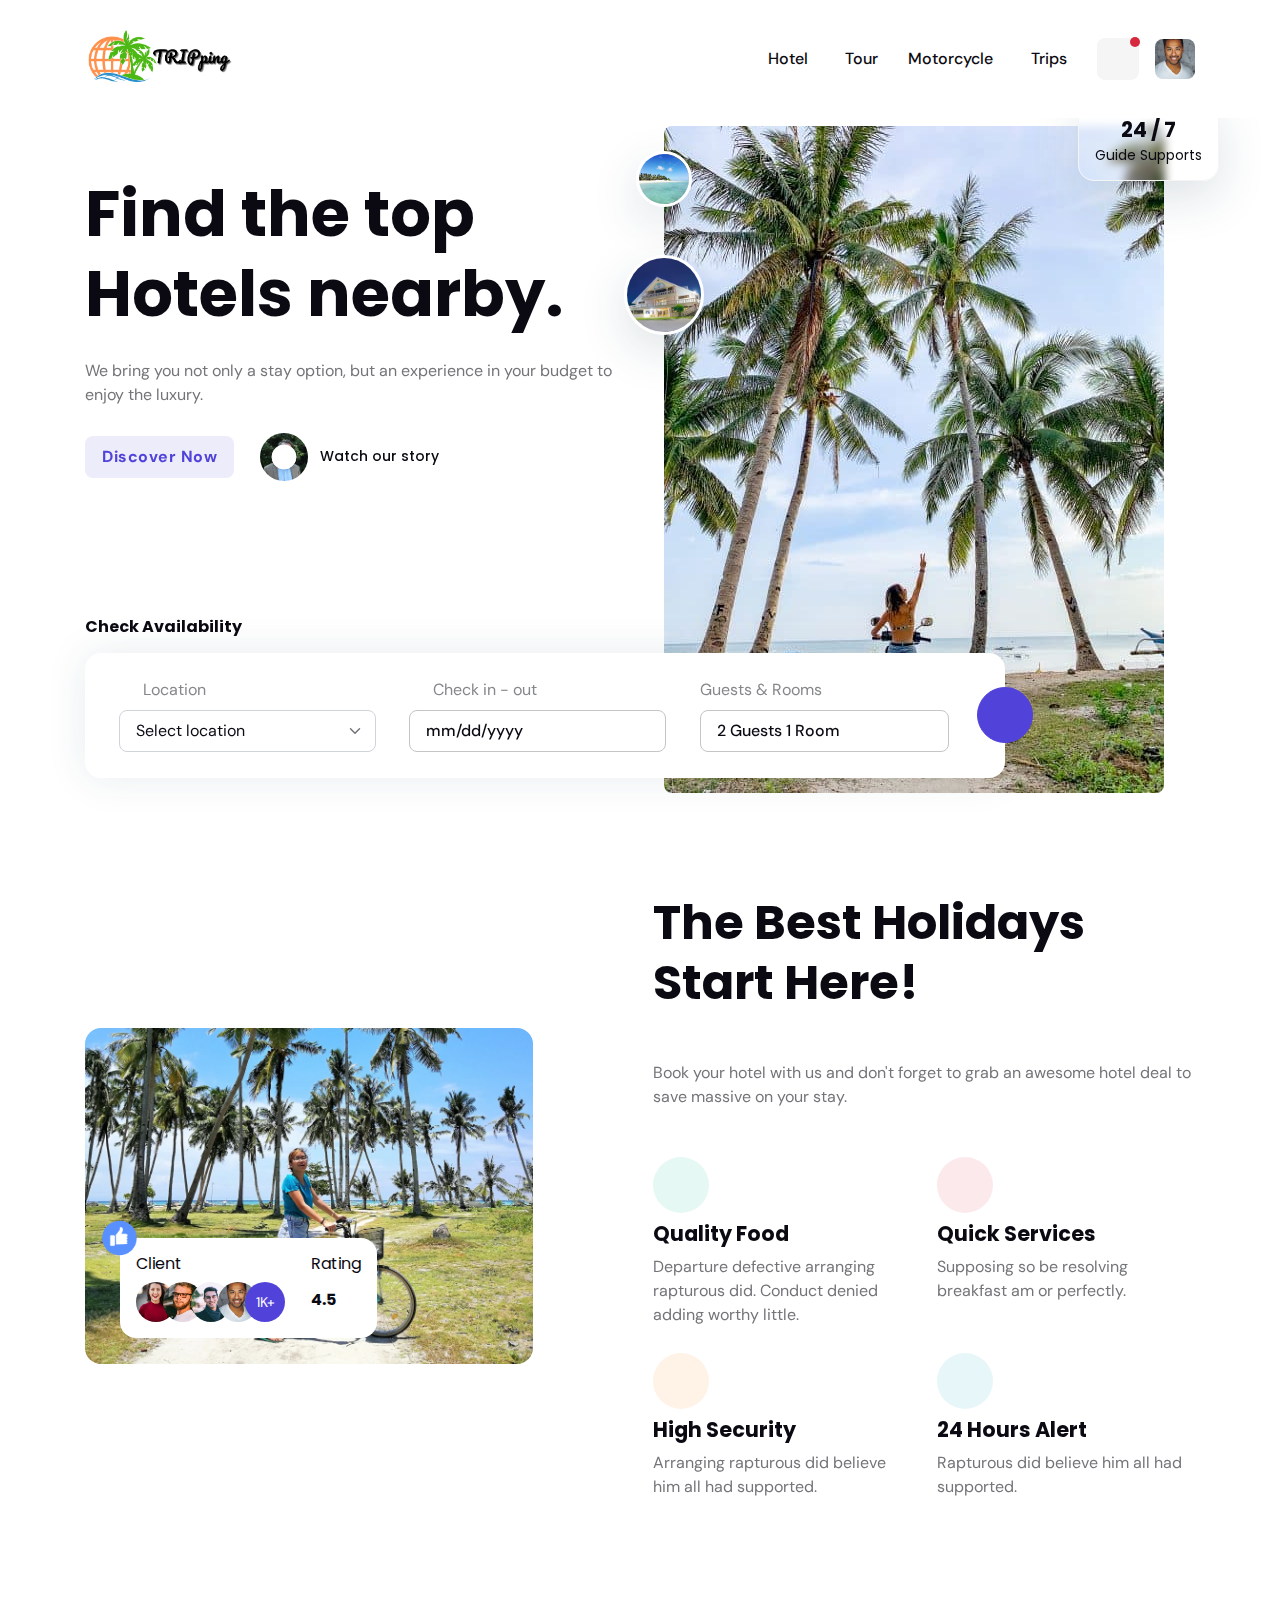
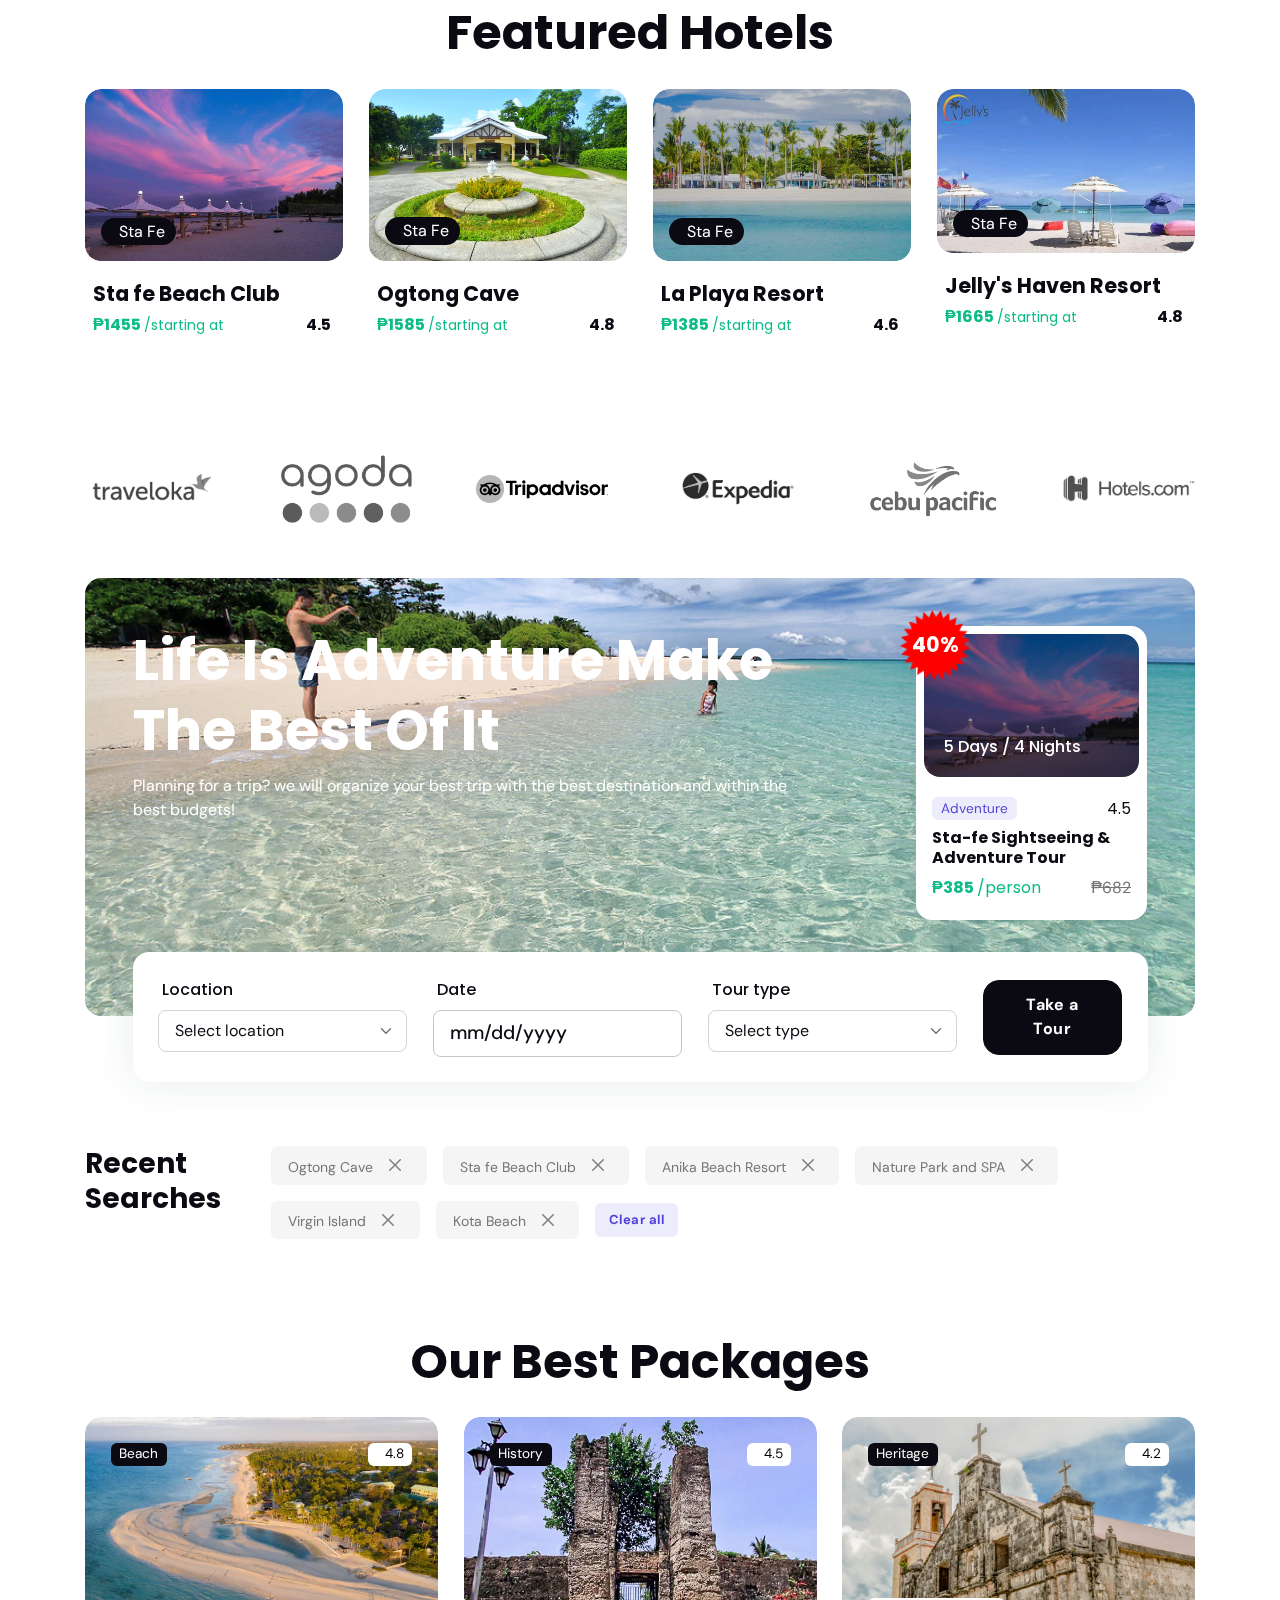
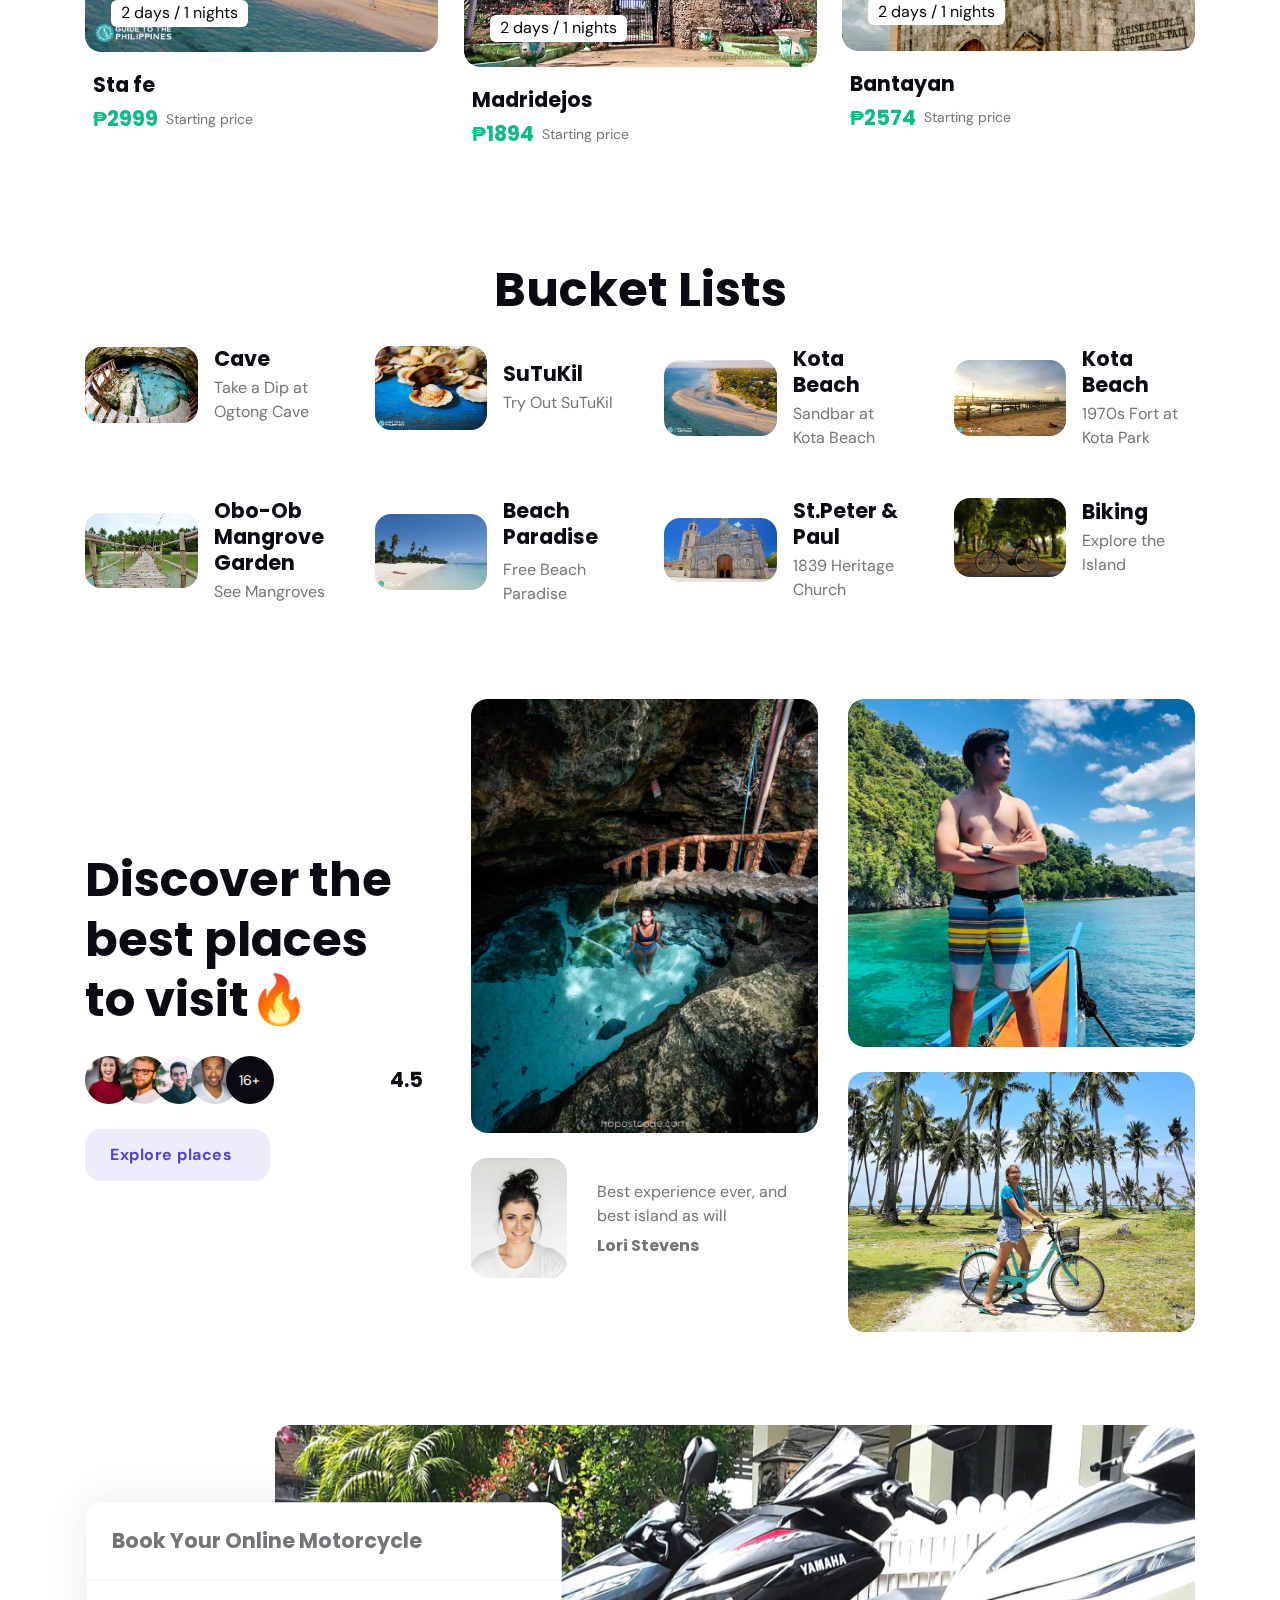
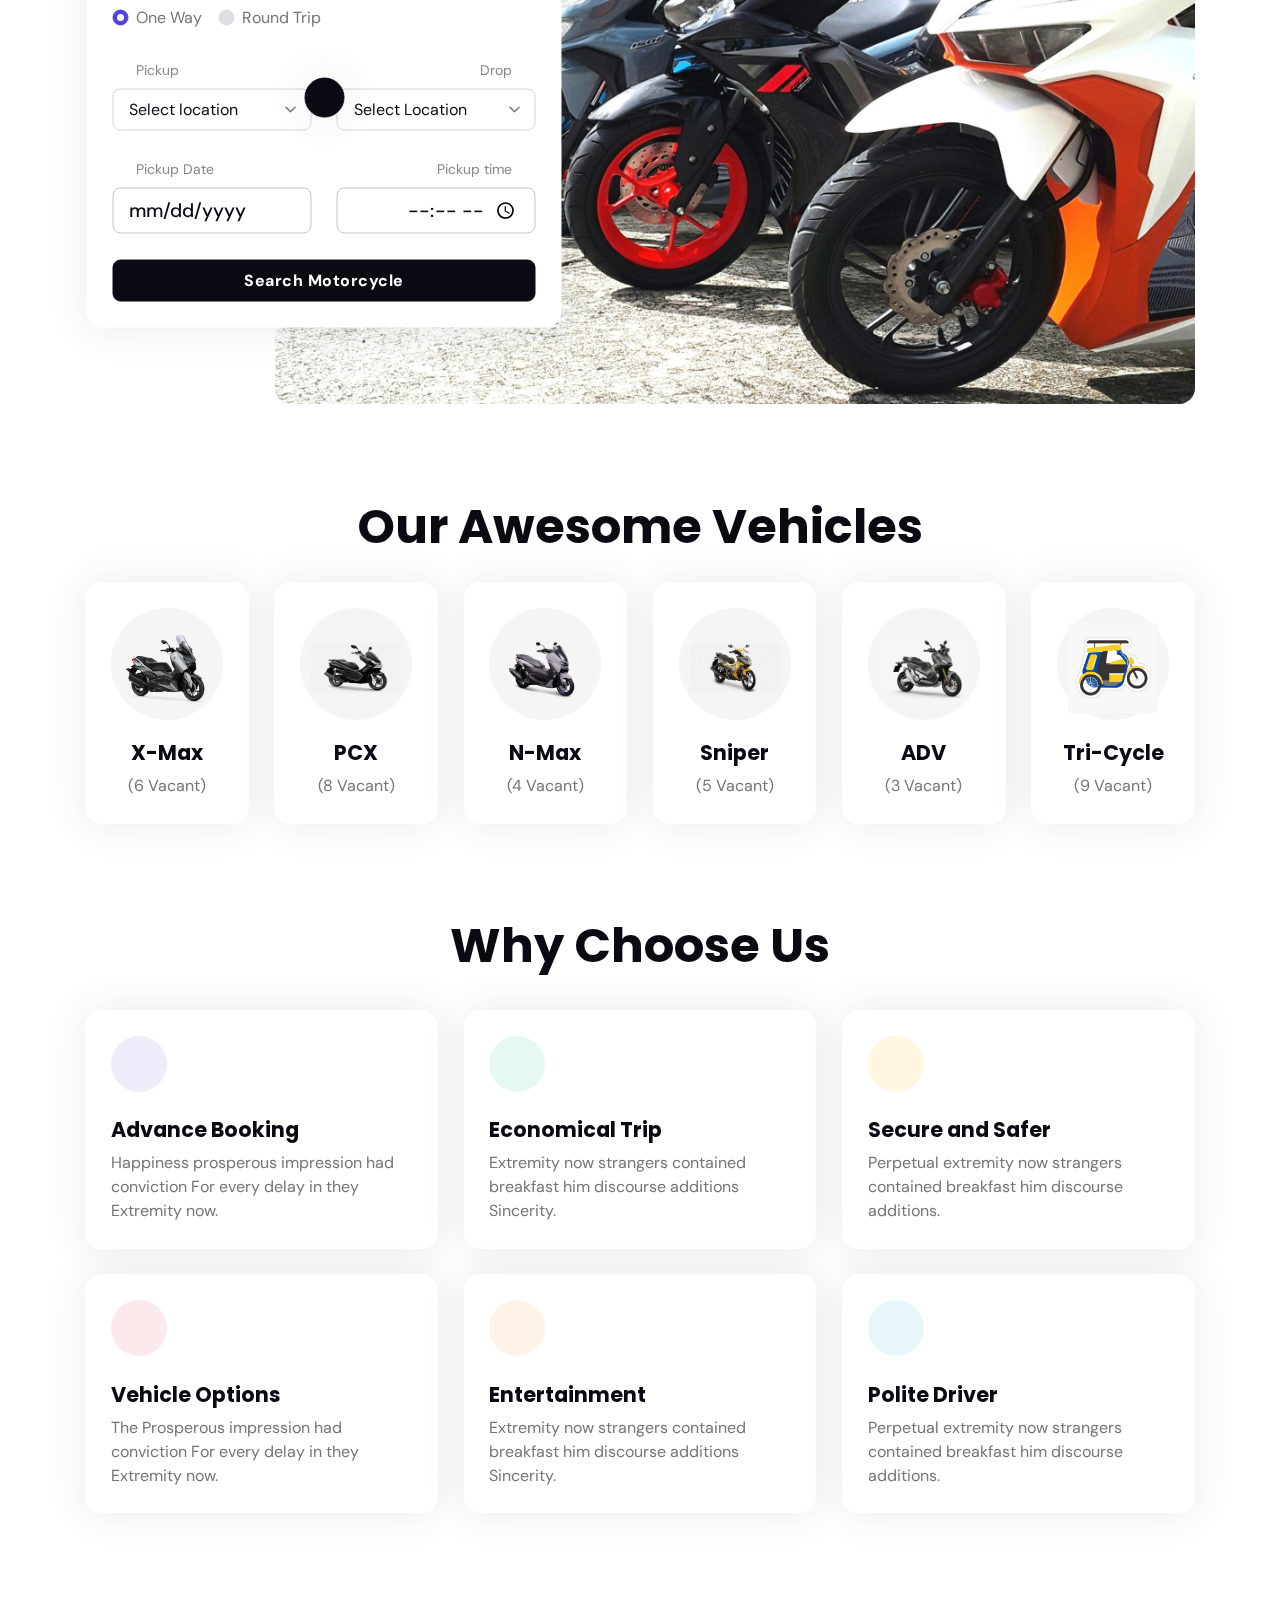
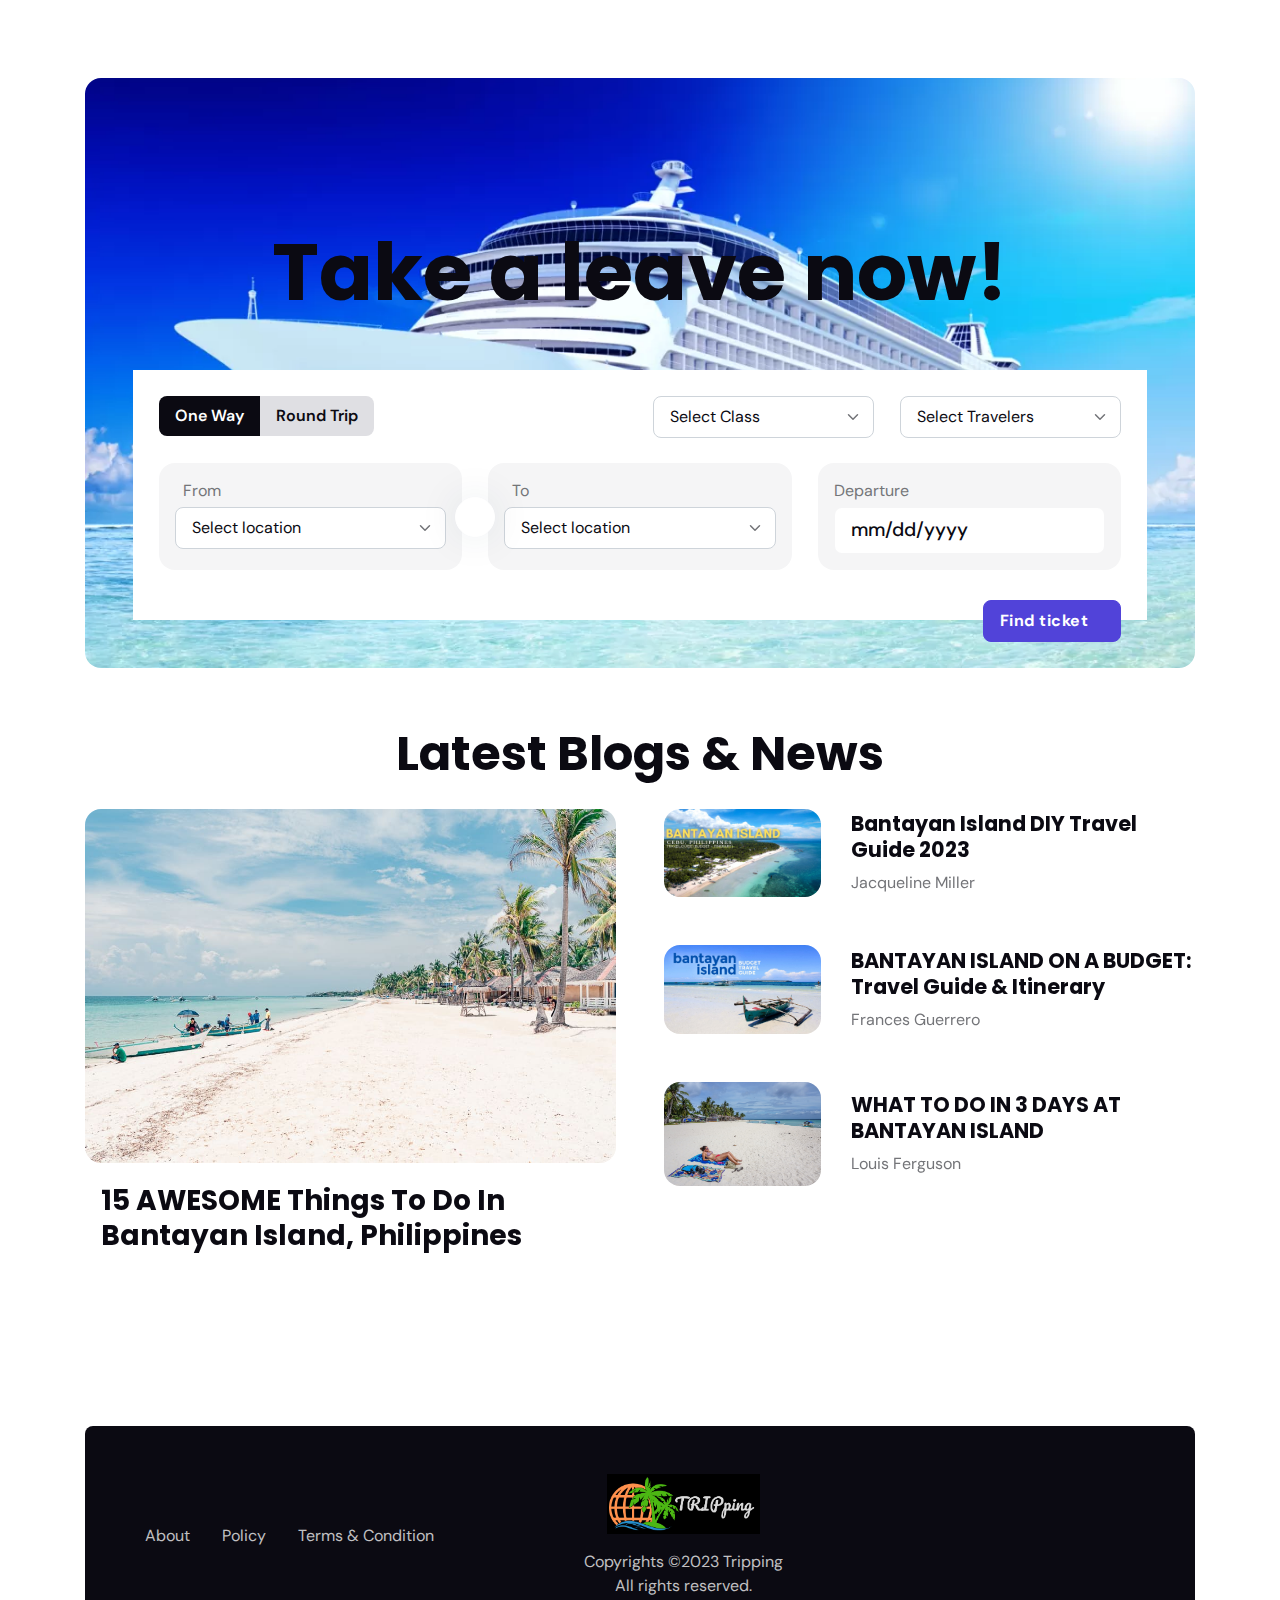
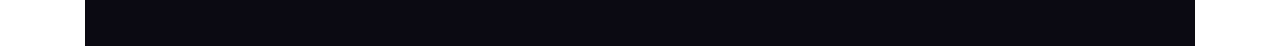
==== commit c51ba593: "adjusting logo" ====
--- a/index.html
+++ b/index.html
@@ -44,11 +44,11 @@
 	<nav class="navbar navbar-expand-xl">
 		<div class="container">
 			<!-- Logo START -->
-			<!-- <img class="navbar-brand-item navbar-brand" href="index.html" src="assets/img/logo-2.png" width="150px" alt="logo"> -->
-			<a class="navbar-brand mb-0" href="index.html">
+			<img class="navbar-brand-item navbar-brand" href="index.html" src="assets/img/logo-2.png" width="150px" alt="logo">
+			<!-- <a class="navbar-brand mb-0" href="index.html">
 				<img class="navbar-brand-item" src="assets/img/logo-2.png" width="150px" alt="logo">
-				<!-- <img class="dark-mode-item navbar-brand-item" src="assets/img/logo-2.jpg" alt="logo"> -->
-			</a>
+				<img class="dark-mode-item navbar-brand-item" src="assets/img/logo-2.jpg" alt="logo">
+			</a> -->
 			<!-- Logo END -->
 
 			<!-- Responsive navbar toggler -->
